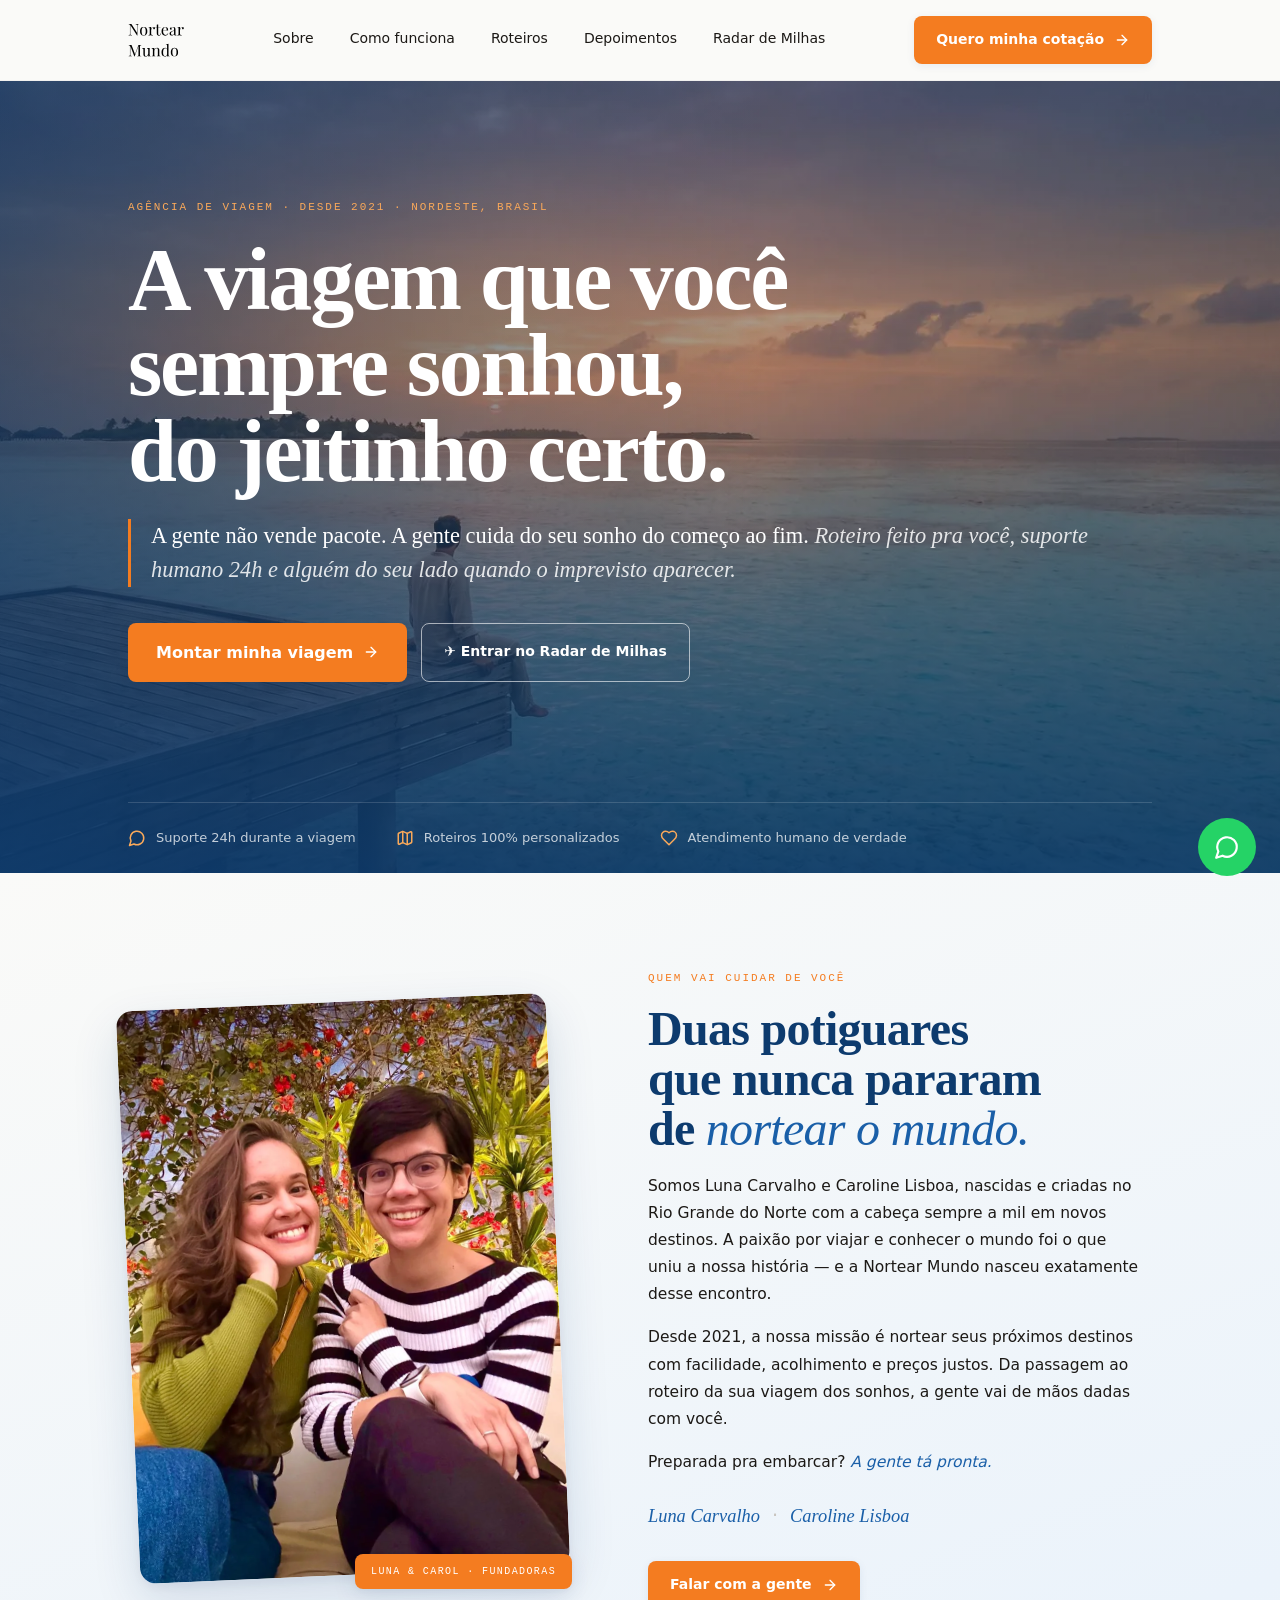
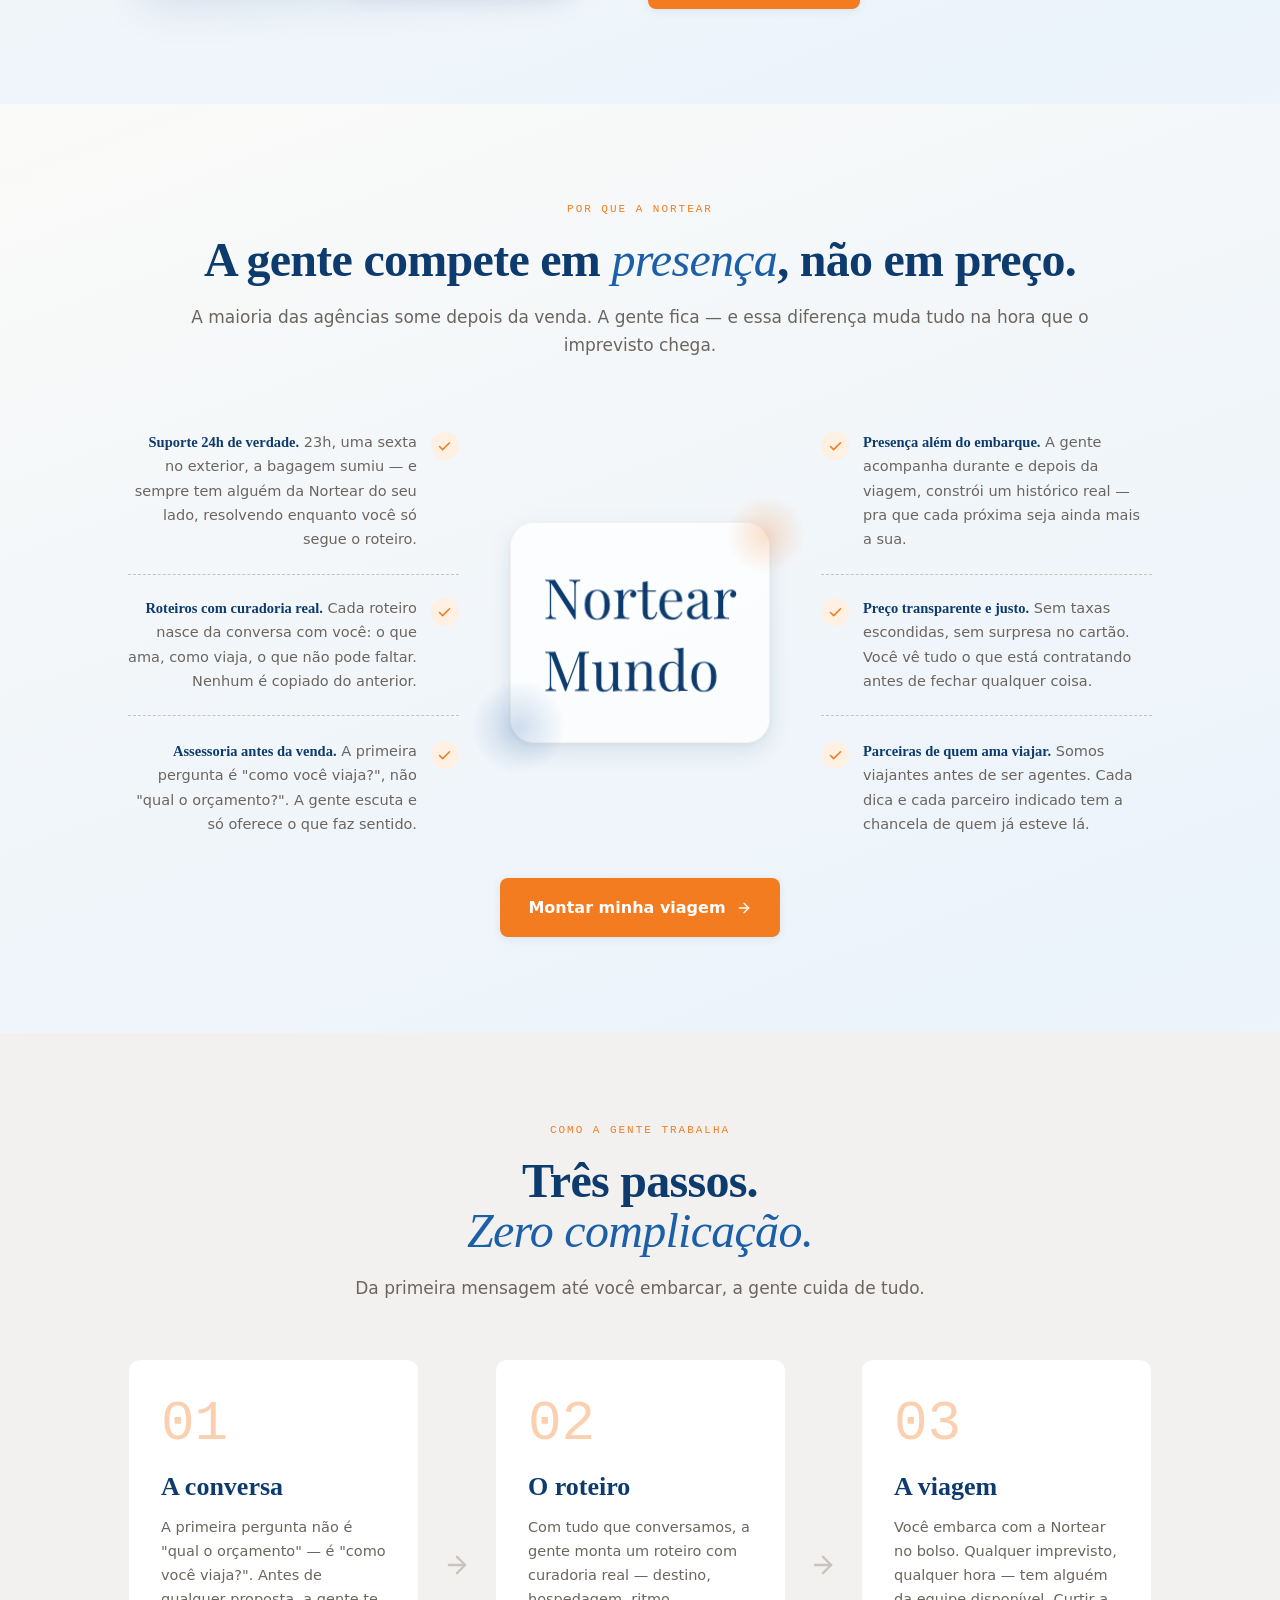
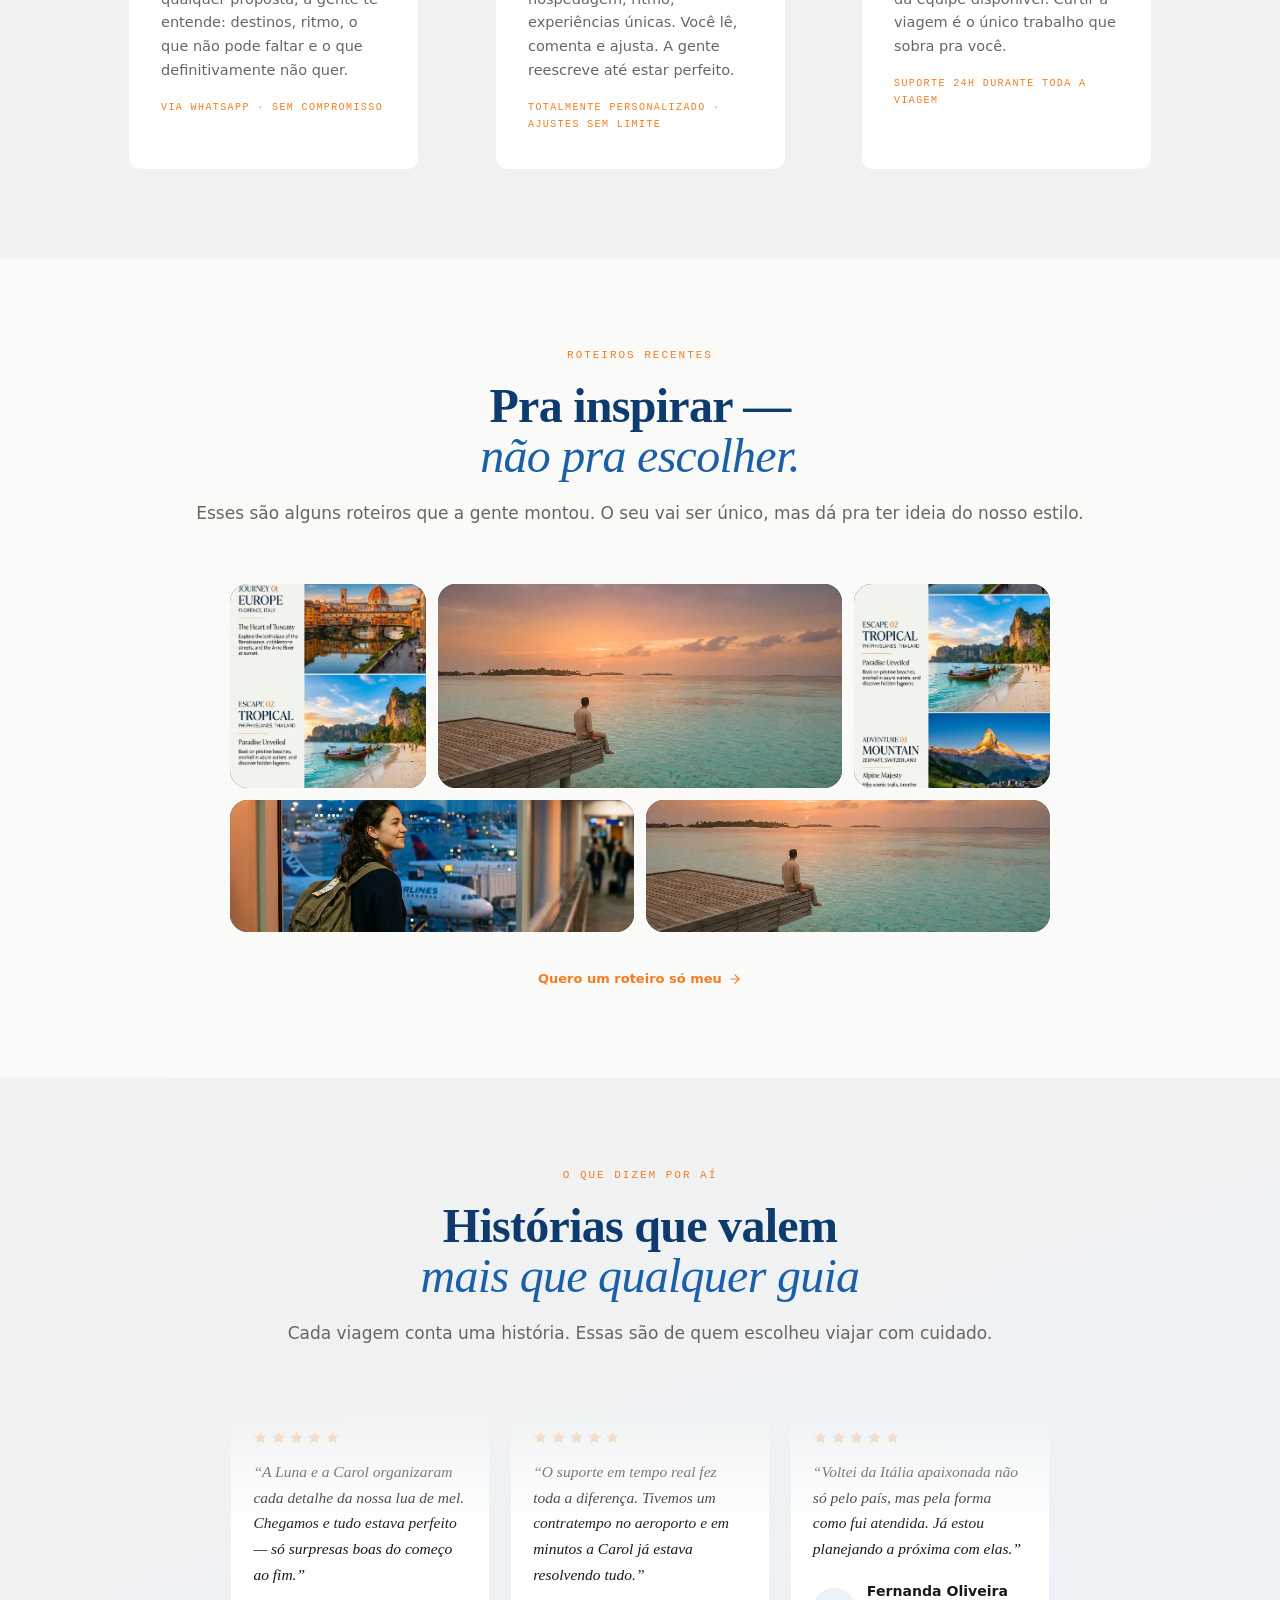
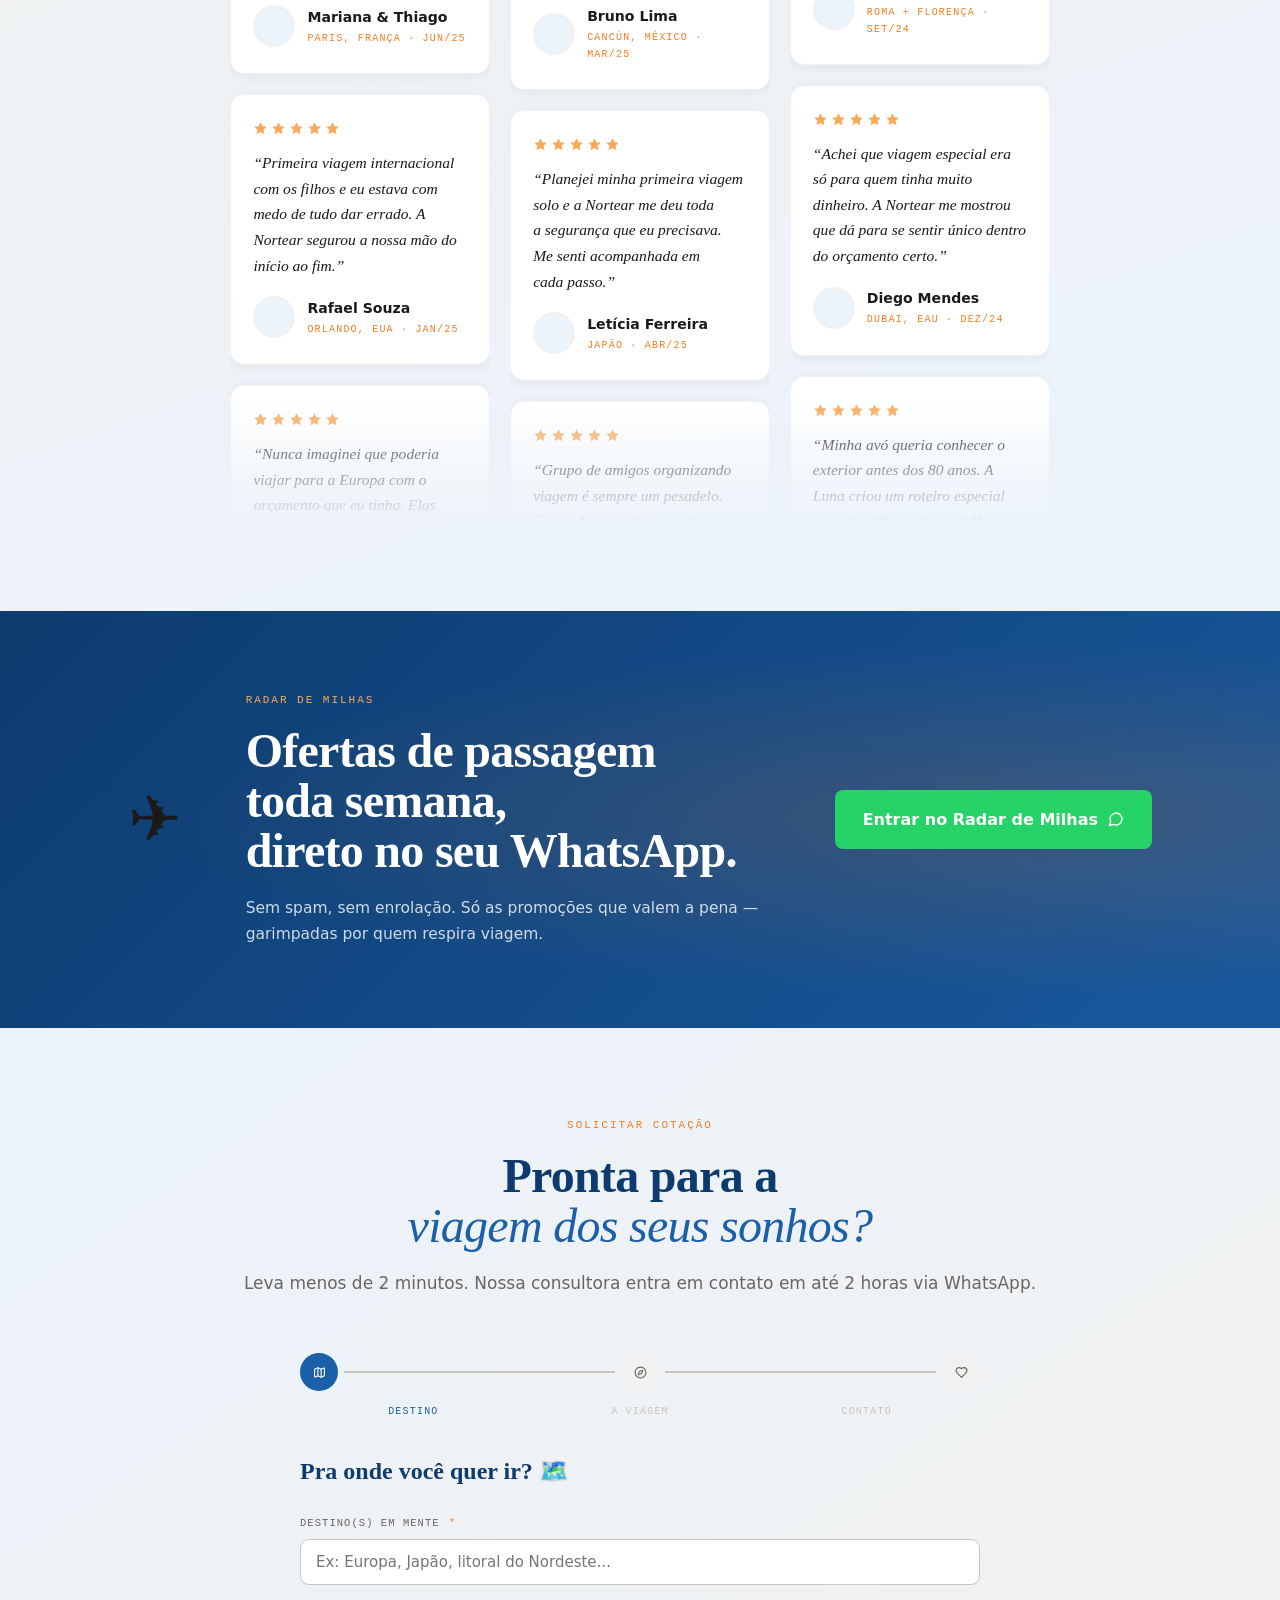
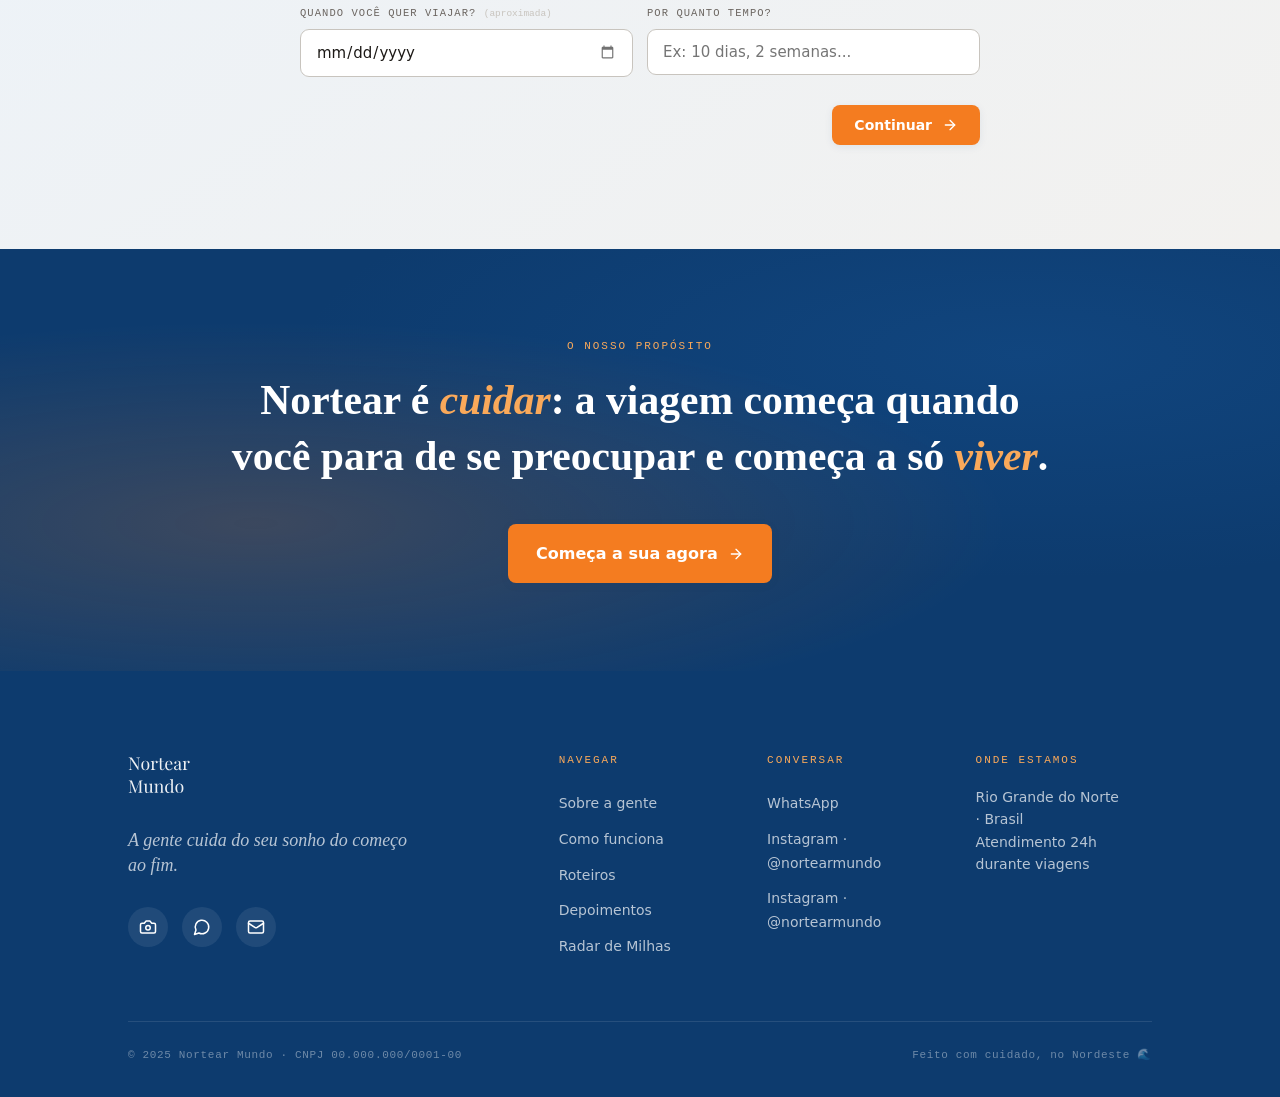
==== index.html @ d522b81e "feat: launch Nortear Mundo site Site landing page completo com admin panel integrado.  - index.html " ====
<!doctype html>
<html lang="pt-BR">
<head>
<meta charset="utf-8">
<meta name="viewport" content="width=device-width,initial-scale=1">
<title>Nortear Mundo — Agência de viagem que cuida de você</title>
<meta name="description" content="Roteiros personalizados, suporte 24h e o cuidado de quem faz da sua viagem uma história. Fale com a Nortear Mundo e realize o destino que você sempre sonhou.">
<meta name="theme-color" content="#0D3B6E">

<!-- Fonts: self-hosted woff2 — zero requisição para o Google -->
<link rel="preload" href="fonts/playfair-700.woff2" as="font" type="font/woff2" crossorigin>
<link rel="preload" href="fonts/dmsans-400.woff2"   as="font" type="font/woff2" crossorigin>
<link rel="stylesheet" href="fonts.css">

<!-- LCP poster: carrega antes de qualquer coisa -->
<link rel="preload" as="image" href="assets/photo-tropical-sunset.webp" fetchpriority="high">

<link rel="stylesheet" href="colors_and_type.css">
<link rel="stylesheet" href="styles.css">
</head>
<body>

<!-- Inline SVG sprite — zero runtime JS externo -->
<svg xmlns="http://www.w3.org/2000/svg" style="display:none" aria-hidden="true">
  <symbol id="i-arrow-right" viewBox="0 0 24 24" fill="none" stroke="currentColor" stroke-width="2" stroke-linecap="round" stroke-linejoin="round"><path d="M5 12h14"/><path d="m12 5 7 7-7 7"/></symbol>
  <symbol id="i-camera"       viewBox="0 0 24 24" fill="none" stroke="currentColor" stroke-width="2" stroke-linecap="round" stroke-linejoin="round"><path d="M14.5 4h-5L7 7H4a2 2 0 0 0-2 2v9a2 2 0 0 0 2 2h16a2 2 0 0 0 2-2V9a2 2 0 0 0-2-2h-3l-2.5-3z"/><circle cx="12" cy="13" r="3"/></symbol>
  <symbol id="i-compass"      viewBox="0 0 24 24" fill="none" stroke="currentColor" stroke-width="2" stroke-linecap="round" stroke-linejoin="round"><path d="m16.24 7.76-1.804 5.411a2 2 0 0 1-1.265 1.265L7.76 16.24l1.804-5.411a2 2 0 0 1 1.265-1.265z"/><circle cx="12" cy="12" r="10"/></symbol>
  <symbol id="i-heart"        viewBox="0 0 24 24" fill="none" stroke="currentColor" stroke-width="2" stroke-linecap="round" stroke-linejoin="round"><path d="M19 14c1.49-1.46 3-3.21 3-5.5A5.5 5.5 0 0 0 16.5 3c-1.76 0-3 .5-4.5 2-1.5-1.5-2.74-2-4.5-2A5.5 5.5 0 0 0 2 8.5c0 2.3 1.5 4.05 3 5.5l7 7Z"/></symbol>
  <symbol id="i-mail"         viewBox="0 0 24 24" fill="none" stroke="currentColor" stroke-width="2" stroke-linecap="round" stroke-linejoin="round"><rect width="20" height="16" x="2" y="4" rx="2"/><path d="m22 7-8.97 5.7a1.94 1.94 0 0 1-2.06 0L2 7"/></symbol>
  <symbol id="i-map"          viewBox="0 0 24 24" fill="none" stroke="currentColor" stroke-width="2" stroke-linecap="round" stroke-linejoin="round"><path d="M14.106 5.553a2 2 0 0 0 1.788 0l3.659-1.83A1 1 0 0 1 21 4.619v12.764a1 1 0 0 1-.553.894l-4.553 2.277a2 2 0 0 1-1.788 0l-4.212-2.106a2 2 0 0 0-1.788 0l-3.659 1.83A1 1 0 0 1 3 19.381V6.618a1 1 0 0 1 .553-.894l4.553-2.277a2 2 0 0 1 1.788 0z"/><path d="M15 5.764v15"/><path d="M9 3.236v15"/></symbol>
  <symbol id="i-message-circle" viewBox="0 0 24 24" fill="none" stroke="currentColor" stroke-width="2" stroke-linecap="round" stroke-linejoin="round"><path d="M7.9 20A9 9 0 1 0 4 16.1L2 22Z"/></symbol>
  <symbol id="i-phone-call"   viewBox="0 0 24 24" fill="none" stroke="currentColor" stroke-width="2" stroke-linecap="round" stroke-linejoin="round"><path d="M22 16.92v3a2 2 0 0 1-2.18 2 19.79 19.79 0 0 1-8.63-3.07 19.5 19.5 0 0 1-6-6 19.79 19.79 0 0 1-3.07-8.67A2 2 0 0 1 4.11 2h3a2 2 0 0 1 2 1.72 12.84 12.84 0 0 0 .7 2.81 2 2 0 0 1-.45 2.11L8.09 9.91a16 16 0 0 0 6 6l1.27-1.27a2 2 0 0 1 2.11-.45 12.84 12.84 0 0 0 2.81.7A2 2 0 0 1 22 16.92z"/><path d="M14.05 2a9 9 0 0 1 8 7.94"/><path d="M14.05 6A5 5 0 0 1 18 10"/></symbol>
  <symbol id="i-star"         viewBox="0 0 24 24" fill="currentColor" stroke="none"><path d="m12 2 3.09 6.26L22 9.27l-5 4.87 1.18 6.88L12 17.77l-6.18 3.25L7 14.14 2 9.27l6.91-1.01L12 2z"/></symbol>
  <symbol id="i-arrow-up" viewBox="0 0 24 24" fill="none" stroke="currentColor" stroke-width="2" stroke-linecap="round" stroke-linejoin="round"><path d="M12 19V5"/><path d="m5 12 7-7 7 7"/></symbol>
  <symbol id="i-check"        viewBox="0 0 24 24" fill="none" stroke="currentColor" stroke-width="2.5" stroke-linecap="round" stroke-linejoin="round"><path d="M20 6 9 17l-5-5"/></symbol>
</svg>

<!-- ===== HEADER ===== -->
<header class="nm-header" id="topo">
  <a href="#topo" class="nm-logo" aria-label="Nortear Mundo — início">
    <img src="assets/logo-nortear.svg" alt="Nortear Mundo" class="nm-logo-svg">
  </a>
  <button class="nm-nav-toggle" type="button" aria-label="Abrir menu" aria-expanded="false" aria-controls="nm-nav">
    <span></span><span></span><span></span>
  </button>
  <nav class="nm-nav" id="nm-nav">
    <a href="#sobre">Sobre</a>
    <a href="#processo">Como funciona</a>
    <a href="#roteiros">Roteiros</a>
    <a href="#depoimentos">Depoimentos</a>
    <a href="#radar">Radar de Milhas</a>
    <a class="nm-btn nm-btn-primary nm-nav-cta" href="#cotacao">
      Quero minha cotação <svg class="ico"><use href="#i-arrow-right"></use></svg>
    </a>
  </nav>
  <a class="nm-btn nm-btn-primary nm-header-cta" href="#cotacao">
    Quero minha cotação <svg class="ico"><use href="#i-arrow-right"></use></svg>
  </a>
</header>

<!-- ===== HERO ===== -->
<section class="nm-hero">
  <video class="nm-hero-bg" autoplay muted loop playsinline preload="none"
         poster="assets/photo-tropical-sunset.webp"
         data-src="assets/hero-drone-sea.mp4"></video>
  <div class="nm-hero-overlay"></div>
  <div class="nm-hero-inner">
    <div class="nm-eyebrow" data-key="hero.eyebrow">Agência de viagem · desde 2021 · Nordeste, Brasil</div>
    <h1 class="nm-display" data-key="hero.heading" data-key-type="html">
      A viagem que você<br>
      sempre sonhou,<br>
      do jeitinho certo.
    </h1>
    <p class="nm-hero-sub" data-key="hero.subtext" data-key-type="html">
      <em>A gente não vende pacote. A gente cuida do seu sonho do começo ao fim.</em> Roteiro feito pra você, suporte humano 24h e alguém do seu lado quando o imprevisto aparecer.
    </p>
    <div class="nm-hero-cta">
      <a class="nm-btn nm-btn-primary nm-btn-large" href="#cotacao">
        Montar minha viagem <svg class="ico"><use href="#i-arrow-right"></use></svg>
      </a>
      <a class="nm-btn nm-btn-ghost-dark" href="#radar">
        ✈️ Entrar no Radar de Milhas
      </a>
    </div>
  </div>
  <div class="nm-hero-foot">
    <div><svg class="ico"><use href="#i-message-circle"></use></svg> <span data-key="hero.beneficio1">Suporte 24h durante a viagem</span></div>
    <div><svg class="ico"><use href="#i-map"></use></svg> <span data-key="hero.beneficio2">Roteiros 100% personalizados</span></div>
    <div><svg class="ico"><use href="#i-heart"></use></svg> <span data-key="hero.beneficio3">Atendimento humano de verdade</span></div>
  </div>
</section>

<!-- ===== SOBRE ===== -->
<section class="nm-about" id="sobre">
  <div class="nm-about-inner">
    <div class="nm-about-photo-wrap reveal">
      <img src="assets/photo-socias.webp"
           data-key="sobre.foto_url" data-key-type="src"
           data-key-alt="sobre.foto_alt"
           alt="Luna Carvalho e Caroline Lisboa, fundadoras da Nortear Mundo"
           class="nm-about-photo" loading="lazy" width="480" height="640">
      <div class="nm-about-photo-tag" data-key="sobre.tag">Luna &amp; Carol · Fundadoras</div>
    </div>
    <div class="nm-about-content reveal" data-delay="1">
      <div class="nm-eyebrow nm-eyebrow-dark">Quem vai cuidar de você</div>
      <h2 class="nm-h2" data-key="sobre.heading" data-key-type="html">Duas potiguares que nunca pararam de <em>nortear o mundo.</em></h2>
      <p data-key="sobre.paragrafo1">Somos Luna Carvalho e Caroline Lisboa, nascidas e criadas no Rio Grande do Norte com a cabeça sempre a mil em novos destinos. A paixão por viajar e conhecer o mundo foi o que uniu a nossa história — e a Nortear Mundo nasceu exatamente desse encontro.</p>
      <p data-key="sobre.paragrafo2">Desde 2021, a nossa missão é nortear seus próximos destinos com facilidade, acolhimento e preços justos. Da passagem ao roteiro da sua viagem dos sonhos, a gente vai de mãos dadas com você.</p>
      <p data-key="sobre.paragrafo3" data-key-type="html">Preparada pra embarcar? <em>A gente tá pronta.</em></p>
      <div class="nm-about-sigs">
        <span class="nm-about-sig" data-key="sobre.nome1">Luna Carvalho</span>
        <span class="nm-about-sig-sep">·</span>
        <span class="nm-about-sig" data-key="sobre.nome2">Caroline Lisboa</span>
      </div>
      <a class="nm-btn nm-btn-primary" href="#cotacao">
        Falar com a gente <svg class="ico"><use href="#i-arrow-right"></use></svg>
      </a>
    </div>
  </div>
</section>

<!-- ===== DIFERENCIAIS ===== -->
<section class="nm-diferenciais" id="diferenciais">
  <div class="nm-dif3-head nm-section-head reveal">
    <div class="nm-eyebrow nm-eyebrow-dark">Por que a Nortear</div>
    <h2 class="nm-h2">A gente compete em <em>presença</em>, não em preço.</h2>
    <p class="nm-lede">A maioria das agências some depois da venda. A gente fica — e essa diferença muda tudo na hora que o imprevisto chega.</p>
  </div>

  <div class="nm-dif3-grid">

    <!-- Coluna esquerda -->
    <div class="nm-dif3-col nm-dif3-col-left">
      <div class="nm-dif3-item reveal">
        <span class="nm-dif3-check"><svg class="ico"><use href="#i-check"></use></svg></span>
        <p><strong>Suporte 24h de verdade.</strong> 23h, uma sexta no exterior, a bagagem sumiu &mdash; e sempre tem alguém da Nortear do seu lado, resolvendo enquanto você só segue o roteiro.</p>
      </div>
      <div class="nm-dif3-item reveal" data-delay="1">
        <span class="nm-dif3-check"><svg class="ico"><use href="#i-check"></use></svg></span>
        <p><strong>Roteiros com curadoria real.</strong> Cada roteiro nasce da conversa com você: o que ama, como viaja, o que não pode faltar. Nenhum é copiado do anterior.</p>
      </div>
      <div class="nm-dif3-item reveal" data-delay="2">
        <span class="nm-dif3-check"><svg class="ico"><use href="#i-check"></use></svg></span>
        <p><strong>Assessoria antes da venda.</strong> A primeira pergunta é "como você viaja?", não "qual o orçamento?". A gente escuta e só oferece o que faz sentido.</p>
      </div>
    </div>

    <!-- Centro: logo animada -->
    <div class="nm-dif3-center reveal" data-delay="1">
      <div class="nm-dif3-logo-wrap">
        <svg class="nm-dif3-logo-svg" xmlns="http://www.w3.org/2000/svg" viewBox="0 0 70.04 54.66" aria-hidden="true">
          <g fill="currentColor">
          <path d="M13.4 7.48V7.880000000000001Q12.72 7.9 12.370000000000001 8.08Q12.02 8.26 11.899999999999999 8.66Q11.78 9.06 11.78 9.8V21.740000000000002Q11.66 21.740000000000002 11.55 21.740000000000002Q11.44 21.740000000000002 11.32 21.740000000000002L2.92 8.76V19.32Q2.92 20.04 3.05 20.45Q3.18 20.86 3.5700000000000003 21.03Q3.96 21.2 4.74 21.240000000000002V21.64Q4.38 21.6 3.8 21.590000000000003Q3.22 21.580000000000002 2.7 21.580000000000002Q2.2 21.580000000000002 1.69 21.590000000000003Q1.18 21.6 0.84 21.64V21.240000000000002Q1.52 21.2 1.87 21.03Q2.22 20.86 2.34 20.45Q2.46 20.04 2.46 19.32V9.6Q2.46 8.86 2.34 8.51Q2.22 8.16 1.87 8.030000000000001Q1.52 7.9 0.84 7.880000000000001V7.48Q1.18 7.5 1.69 7.5200000000000005Q2.2 7.540000000000001 2.7 7.540000000000001Q3.14 7.540000000000001 3.54 7.5200000000000005Q3.94 7.5 4.26 7.48L11.32 18.36V9.8Q11.32 9.06 11.190000000000001 8.66Q11.06 8.26 10.67 8.08Q10.28 7.9 9.5 7.880000000000001V7.48Q9.86 7.5 10.45 7.5200000000000005Q11.040000000000001 7.540000000000001 11.540000000000001 7.540000000000001Q12.06 7.540000000000001 12.57 7.5200000000000005Q13.08 7.5 13.4 7.48Z"/>
          <path d="M19.6 11.06Q20.880000000000003 11.06 21.900000000000002 11.620000000000001Q22.92 12.18 23.53 13.379999999999999Q24.14 14.58 24.14 16.5Q24.14 18.42 23.53 19.61Q22.92 20.8 21.900000000000002 21.36Q20.880000000000003 21.92 19.6 21.92Q18.34 21.92 17.310000000000002 21.36Q16.28 20.8 15.670000000000002 19.61Q15.06 18.42 15.06 16.5Q15.06 14.58 15.670000000000002 13.379999999999999Q16.28 12.18 17.310000000000002 11.620000000000001Q18.34 11.06 19.6 11.06ZM19.6 11.46Q18.46 11.46 17.73 12.64Q17.0 13.82 17.0 16.5Q17.0 19.18 17.73 20.35Q18.46 21.52 19.6 21.52Q20.740000000000002 21.52 21.470000000000002 20.35Q22.200000000000003 19.18 22.200000000000003 16.5Q22.200000000000003 13.82 21.470000000000002 12.64Q20.740000000000002 11.46 19.6 11.46Z"/>
          <path d="M31.880000000000003 11.06Q32.42 11.06 32.83 11.280000000000001Q33.24 11.5 33.47 11.850000000000001Q33.7 12.200000000000001 33.7 12.64Q33.7 13.14 33.39 13.52Q33.08 13.9 32.56 13.9Q32.14 13.9 31.82 13.63Q31.5 13.360000000000001 31.5 12.860000000000001Q31.5 12.48 31.71 12.21Q31.92 11.94 32.18 11.780000000000001Q32.04 11.58 31.76 11.58Q31.14 11.58 30.62 11.95Q30.1 12.32 29.740000000000002 12.9Q29.380000000000003 13.48 29.18 14.13Q28.98 14.780000000000001 28.98 15.34V19.580000000000002Q28.98 20.560000000000002 29.55 20.89Q30.12 21.22 31.1 21.22V21.64Q30.64 21.62 29.8 21.590000000000003Q28.96 21.560000000000002 28.020000000000003 21.560000000000002Q27.340000000000003 21.560000000000002 26.67 21.590000000000003Q26.000000000000004 21.62 25.66 21.64V21.22Q26.48 21.22 26.830000000000002 20.92Q27.180000000000003 20.62 27.180000000000003 19.78V13.52Q27.180000000000003 12.620000000000001 26.860000000000003 12.190000000000001Q26.540000000000003 11.76 25.66 11.76V11.34Q26.3 11.4 26.900000000000002 11.4Q27.48 11.4 28.01 11.33Q28.540000000000003 11.26 28.98 11.120000000000001V13.620000000000001Q29.200000000000003 13.040000000000001 29.610000000000003 12.450000000000001Q30.020000000000003 11.860000000000001 30.6 11.46Q31.180000000000003 11.06 31.880000000000003 11.06Z"/>
          <path d="M37.78 8.02V11.360000000000001H40.74V11.76H37.78V19.5Q37.78 20.44 38.120000000000005 20.82Q38.46000000000001 21.2 39.06 21.2Q39.660000000000004 21.2 40.10000000000001 20.71Q40.540000000000006 20.22 40.86000000000001 19.060000000000002L41.260000000000005 19.16Q41.06 20.32 40.47 21.12Q39.88 21.92 38.660000000000004 21.92Q37.980000000000004 21.92 37.540000000000006 21.75Q37.1 21.580000000000002 36.760000000000005 21.26Q36.32000000000001 20.8 36.150000000000006 20.16Q35.980000000000004 19.52 35.980000000000004 18.46V11.76H34.06V11.360000000000001H35.980000000000004V8.3Q36.480000000000004 8.280000000000001 36.940000000000005 8.22Q37.400000000000006 8.16 37.78 8.02Z"/>
          <path d="M46.5 11.06Q48.260000000000005 11.06 49.25 12.13Q50.24 13.200000000000001 50.24 15.46H43.18L43.160000000000004 15.08H48.32Q48.36 14.100000000000001 48.16 13.27Q47.96 12.44 47.53 11.94Q47.1 11.44 46.42 11.44Q45.5 11.44 44.790000000000006 12.36Q44.080000000000005 13.280000000000001 43.940000000000005 15.280000000000001L44.0 15.36Q43.96 15.66 43.94 16.020000000000003Q43.92 16.380000000000003 43.92 16.740000000000002Q43.92 18.1 44.36 19.080000000000002Q44.800000000000004 20.060000000000002 45.510000000000005 20.57Q46.22 21.080000000000002 46.980000000000004 21.080000000000002Q47.580000000000005 21.080000000000002 48.120000000000005 20.89Q48.660000000000004 20.7 49.120000000000005 20.259999999999998Q49.58 19.82 49.92 19.080000000000002L50.32 19.240000000000002Q50.1 19.900000000000002 49.6 20.520000000000003Q49.1 21.14 48.34 21.53Q47.580000000000005 21.92 46.580000000000005 21.92Q45.14 21.92 44.11 21.26Q43.080000000000005 20.6 42.53 19.43Q41.980000000000004 18.26 41.980000000000004 16.740000000000002Q41.980000000000004 14.98 42.540000000000006 13.71Q43.1 12.44 44.120000000000005 11.75Q45.14 11.06 46.5 11.06Z"/>
          <path d="M54.60000000000001 21.78Q53.78000000000001 21.78 53.18000000000001 21.47Q52.580000000000005 21.16 52.27000000000001 20.6Q51.96000000000001 20.04 51.96000000000001 19.3Q51.96000000000001 18.42 52.370000000000005 17.86Q52.78000000000001 17.3 53.42000000000001 16.96Q54.06000000000001 16.62 54.77000000000001 16.39Q55.480000000000004 16.16 56.120000000000005 15.95Q56.760000000000005 15.74 57.17 15.46Q57.580000000000005 15.18 57.580000000000005 14.72V13.48Q57.580000000000005 12.64 57.330000000000005 12.2Q57.080000000000005 11.76 56.66000000000001 11.61Q56.24000000000001 11.46 55.720000000000006 11.46Q55.220000000000006 11.46 54.650000000000006 11.600000000000001Q54.080000000000005 11.74 53.74000000000001 12.18Q54.120000000000005 12.26 54.400000000000006 12.58Q54.68000000000001 12.9 54.68000000000001 13.4Q54.68000000000001 13.9 54.36000000000001 14.190000000000001Q54.040000000000006 14.48 53.540000000000006 14.48Q52.96000000000001 14.48 52.69000000000001 14.11Q52.42000000000001 13.74 52.42000000000001 13.280000000000001Q52.42000000000001 12.76 52.68000000000001 12.440000000000001Q52.940000000000005 12.120000000000001 53.34 11.84Q53.800000000000004 11.52 54.53 11.29Q55.260000000000005 11.06 56.18000000000001 11.06Q57.00000000000001 11.06 57.58000000000001 11.25Q58.16000000000001 11.44 58.540000000000006 11.8Q59.06000000000001 12.280000000000001 59.22000000000001 12.97Q59.38000000000001 13.66 59.38000000000001 14.620000000000001V20.18Q59.38000000000001 20.68 59.53000000000001 20.9Q59.68000000000001 21.12 60.00000000000001 21.12Q60.220000000000006 21.12 60.42 21.020000000000003Q60.620000000000005 20.92 60.900000000000006 20.7L61.120000000000005 21.04Q60.7 21.36 60.32000000000001 21.57Q59.940000000000005 21.78 59.30000000000001 21.78Q58.720000000000006 21.78 58.34 21.58Q57.96000000000001 21.38 57.77000000000001 20.990000000000002Q57.580000000000005 20.6 57.580000000000005 20.0Q57.040000000000006 20.900000000000002 56.290000000000006 21.340000000000003Q55.540000000000006 21.78 54.60000000000001 21.78ZM55.32000000000001 20.98Q55.980000000000004 20.98 56.550000000000004 20.6Q57.120000000000005 20.22 57.580000000000005 19.46V15.54Q57.34 15.88 56.88000000000001 16.11Q56.42000000000001 16.34 55.88000000000001 16.57Q55.34 16.8 54.85000000000001 17.11Q54.36000000000001 17.42 54.040000000000006 17.92Q53.720000000000006 18.42 53.720000000000006 19.22Q53.720000000000006 20.02 54.150000000000006 20.5Q54.580000000000005 20.98 55.32000000000001 20.98Z"/>
          <path d="M67.94000000000001 11.06Q68.48 11.06 68.89000000000001 11.280000000000001Q69.30000000000001 11.5 69.53 11.850000000000001Q69.76 12.200000000000001 69.76 12.64Q69.76 13.14 69.45000000000002 13.52Q69.14000000000001 13.9 68.62 13.9Q68.2 13.9 67.88 13.63Q67.56 13.360000000000001 67.56 12.860000000000001Q67.56 12.48 67.77000000000001 12.21Q67.98 11.94 68.24000000000001 11.780000000000001Q68.10000000000001 11.58 67.82000000000001 11.58Q67.2 11.58 66.68 11.95Q66.16000000000001 12.32 65.80000000000001 12.9Q65.44000000000001 13.48 65.24000000000001 14.13Q65.04 14.780000000000001 65.04 15.34V19.580000000000002Q65.04 20.560000000000002 65.61000000000001 20.89Q66.18 21.22 67.16000000000001 21.22V21.64Q66.7 21.62 65.86000000000001 21.590000000000003Q65.02000000000001 21.560000000000002 64.08000000000001 21.560000000000002Q63.400000000000006 21.560000000000002 62.730000000000004 21.590000000000003Q62.06000000000001 21.62 61.720000000000006 21.64V21.22Q62.540000000000006 21.22 62.89000000000001 20.92Q63.24000000000001 20.62 63.24000000000001 19.78V13.52Q63.24000000000001 12.620000000000001 62.92000000000001 12.190000000000001Q62.60000000000001 11.76 61.720000000000006 11.76V11.34Q62.36000000000001 11.4 62.96000000000001 11.4Q63.540000000000006 11.4 64.07000000000001 11.33Q64.60000000000001 11.26 65.04 11.120000000000001V13.620000000000001Q65.26 13.040000000000001 65.67000000000002 12.450000000000001Q66.08000000000001 11.860000000000001 66.66000000000001 11.46Q67.24000000000001 11.06 67.94000000000001 11.06Z"/>
          <path d="M16.580000000000002 33.480000000000004V33.88Q15.9 33.9 15.55 34.03Q15.200000000000001 34.16 15.080000000000002 34.51Q14.96 34.86 14.96 35.6V45.52Q14.96 46.24 15.080000000000002 46.6Q15.200000000000001 46.96 15.55 47.08Q15.9 47.2 16.580000000000002 47.24V47.64Q16.12 47.6 15.43 47.59Q14.74 47.58 14.040000000000001 47.58Q13.26 47.58 12.58 47.59Q11.9 47.6 11.48 47.64V47.24Q12.16 47.2 12.51 47.08Q12.86 46.96 12.98 46.6Q13.1 46.24 13.1 45.52V34.519999999999996L13.18 34.58L8.28 47.74H7.96L2.92 34.76V45.32Q2.92 46.04 3.05 46.45Q3.18 46.86 3.5700000000000003 47.03Q3.96 47.2 4.74 47.24V47.64Q4.38 47.6 3.8 47.59Q3.22 47.58 2.7 47.58Q2.2 47.58 1.69 47.59Q1.18 47.6 0.84 47.64V47.24Q1.52 47.2 1.87 47.03Q2.22 46.86 2.34 46.45Q2.46 46.04 2.46 45.32V35.6Q2.46 34.86 2.34 34.51Q2.22 34.16 1.87 34.03Q1.52 33.9 0.84 33.88V33.480000000000004Q1.18 33.5 1.69 33.519999999999996Q2.2 33.54 2.7 33.54Q3.14 33.54 3.6100000000000003 33.519999999999996Q4.08 33.5 4.4 33.480000000000004L8.94 45.44L8.6 45.6L13.1 33.54Q13.34 33.54 13.57 33.54Q13.8 33.54 14.040000000000001 33.54Q14.74 33.54 15.43 33.519999999999996Q16.12 33.5 16.580000000000002 33.480000000000004Z"/>
          <path d="M27.080000000000002 37.120000000000005V45.480000000000004Q27.080000000000002 46.38 27.410000000000004 46.81Q27.740000000000002 47.24 28.6 47.24V47.660000000000004Q27.980000000000004 47.6 27.36 47.6Q26.78 47.6 26.25 47.66Q25.720000000000002 47.72 25.28 47.88V45.52Q24.78 46.82 23.87 47.370000000000005Q22.96 47.92 22.0 47.92Q21.3 47.92 20.78 47.72Q20.26 47.52 19.92 47.160000000000004Q19.540000000000003 46.76 19.400000000000002 46.120000000000005Q19.26 45.480000000000004 19.26 44.54V39.519999999999996Q19.26 38.620000000000005 18.94 38.19Q18.62 37.76 17.740000000000002 37.76V37.34Q18.380000000000003 37.4 18.98 37.4Q19.560000000000002 37.4 20.090000000000003 37.33Q20.62 37.26 21.060000000000002 37.120000000000005V44.980000000000004Q21.060000000000002 45.6 21.14 46.120000000000005Q21.220000000000002 46.64 21.540000000000003 46.96Q21.860000000000003 47.28 22.580000000000002 47.28Q23.360000000000003 47.28 23.970000000000002 46.8Q24.580000000000002 46.32 24.93 45.5Q25.28 44.68 25.28 43.660000000000004V39.519999999999996Q25.28 38.620000000000005 24.96 38.19Q24.64 37.76 23.76 37.76V37.34Q24.400000000000002 37.4 25.0 37.4Q25.580000000000002 37.4 26.11 37.33Q26.64 37.26 27.080000000000002 37.120000000000005Z"/>
          <path d="M36.34 37.06Q37.1 37.06 37.61 37.260000000000005Q38.120000000000005 37.46 38.46 37.82Q38.84 38.22 39.0 38.82Q39.160000000000004 39.42 39.160000000000004 40.44V45.78Q39.160000000000004 46.62 39.510000000000005 46.92Q39.86 47.22 40.68000000000001 47.22V47.64Q40.34 47.62 39.64 47.59Q38.940000000000005 47.56 38.28 47.56Q37.620000000000005 47.56 36.99 47.59Q36.36 47.62 36.040000000000006 47.64V47.22Q36.760000000000005 47.22 37.06 46.92Q37.36 46.62 37.36 45.78V40.0Q37.36 39.38 37.260000000000005 38.86Q37.160000000000004 38.34 36.81 38.02Q36.46 37.7 35.74 37.7Q34.900000000000006 37.7 34.27 38.18Q33.64 38.66 33.290000000000006 39.489999999999995Q32.940000000000005 40.32 32.940000000000005 41.34V45.78Q32.940000000000005 46.62 33.24000000000001 46.92Q33.540000000000006 47.22 34.260000000000005 47.22V47.64Q33.940000000000005 47.62 33.31 47.59Q32.68 47.56 32.02 47.56Q31.360000000000003 47.56 30.660000000000004 47.59Q29.960000000000004 47.62 29.62 47.64V47.22Q30.44 47.22 30.790000000000003 46.92Q31.140000000000004 46.62 31.140000000000004 45.78V39.519999999999996Q31.140000000000004 38.620000000000005 30.820000000000004 38.19Q30.500000000000004 37.76 29.62 37.76V37.34Q30.26 37.4 30.860000000000003 37.4Q31.44 37.4 31.97 37.33Q32.5 37.26 32.940000000000005 37.120000000000005V39.480000000000004Q33.46 38.120000000000005 34.39 37.59Q35.32 37.06 36.34 37.06Z"/>
          <path d="M50.660000000000004 31.96V45.46Q50.660000000000004 46.36 50.99000000000001 46.79Q51.32000000000001 47.22 52.18000000000001 47.22V47.64Q51.56 47.58 50.940000000000005 47.58Q50.36000000000001 47.58 49.830000000000005 47.64Q49.300000000000004 47.7 48.86000000000001 47.86V34.36Q48.86000000000001 33.46 48.540000000000006 33.03Q48.220000000000006 32.6 47.34 32.6V32.18Q47.980000000000004 32.24 48.580000000000005 32.24Q49.160000000000004 32.24 49.690000000000005 32.17Q50.220000000000006 32.1 50.660000000000004 31.96ZM46.46000000000001 37.06Q47.34 37.06 48.11 37.480000000000004Q48.88 37.9 49.14 38.92L48.88 39.120000000000005Q48.6 38.28 48.010000000000005 37.9Q47.42 37.519999999999996 46.620000000000005 37.519999999999996Q45.440000000000005 37.519999999999996 44.650000000000006 38.739999999999995Q43.86000000000001 39.96 43.88 42.5Q43.88 44.12 44.190000000000005 45.19Q44.50000000000001 46.26 45.11000000000001 46.79Q45.720000000000006 47.32 46.6 47.32Q47.440000000000005 47.32 48.120000000000005 46.6Q48.800000000000004 45.88 48.940000000000005 44.480000000000004L49.18000000000001 44.76Q49.02 46.28 48.21000000000001 47.1Q47.400000000000006 47.92 46.02 47.92Q44.78 47.92 43.85 47.32Q42.92 46.72 42.43000000000001 45.519999999999996Q41.940000000000005 44.32 41.940000000000005 42.5Q41.940000000000005 40.68 42.57000000000001 39.47Q43.2 38.26 44.230000000000004 37.66Q45.260000000000005 37.06 46.46000000000001 37.06Z"/>
          <path d="M58.08000000000001 37.06Q59.36000000000001 37.06 60.38000000000001 37.620000000000005Q61.400000000000006 38.18 62.010000000000005 39.379999999999995Q62.620000000000005 40.58 62.620000000000005 42.5Q62.620000000000005 44.42 62.010000000000005 45.61Q61.400000000000006 46.8 60.38000000000001 47.36Q59.36000000000001 47.92 58.08000000000001 47.92Q56.82000000000001 47.92 55.790000000000006 47.36Q54.760000000000005 46.8 54.150000000000006 45.61Q53.540000000000006 44.42 53.540000000000006 42.5Q53.540000000000006 40.58 54.150000000000006 39.379999999999995Q54.760000000000005 38.18 55.790000000000006 37.620000000000005Q56.82000000000001 37.06 58.08000000000001 37.06ZM58.08000000000001 37.46Q56.94000000000001 37.46 56.21000000000001 38.64Q55.48000000000001 39.82 55.48000000000001 42.5Q55.48000000000001 45.18 56.21000000000001 46.35Q56.94000000000001 47.52 58.08000000000001 47.52Q59.220000000000006 47.52 59.95 46.35Q60.68000000000001 45.18 60.68000000000001 42.5Q60.68000000000001 39.82 59.95 38.64Q59.220000000000006 37.46 58.08000000000001 37.46Z"/>
          </g>
        </svg>
      </div>
      <div class="nm-dif3-orb nm-dif3-orb-1" aria-hidden="true"></div>
      <div class="nm-dif3-orb nm-dif3-orb-2" aria-hidden="true"></div>
    </div>

    <!-- Coluna direita -->
    <div class="nm-dif3-col nm-dif3-col-right">
      <div class="nm-dif3-item reveal">
        <span class="nm-dif3-check"><svg class="ico"><use href="#i-check"></use></svg></span>
        <p><strong>Presença além do embarque.</strong> A gente acompanha durante e depois da viagem, constrói um histórico real &mdash; pra que cada próxima seja ainda mais a sua.</p>
      </div>
      <div class="nm-dif3-item reveal" data-delay="1">
        <span class="nm-dif3-check"><svg class="ico"><use href="#i-check"></use></svg></span>
        <p><strong>Preço transparente e justo.</strong> Sem taxas escondidas, sem surpresa no cartão. Você vê tudo o que está contratando antes de fechar qualquer coisa.</p>
      </div>
      <div class="nm-dif3-item reveal" data-delay="2">
        <span class="nm-dif3-check"><svg class="ico"><use href="#i-check"></use></svg></span>
        <p><strong>Parceiras de quem ama viajar.</strong> Somos viajantes antes de ser agentes. Cada dica e cada parceiro indicado tem a chancela de quem já esteve lá.</p>
      </div>
    </div>

  </div>

  <div class="nm-dif3-cta-wrap reveal">
    <a class="nm-btn nm-btn-primary nm-btn-large" href="#cotacao">
      Montar minha viagem <svg class="ico"><use href="#i-arrow-right"></use></svg>
    </a>
  </div>
</section>

<!-- ===== PROCESSO ===== -->
<section class="nm-block nm-block-soft" id="processo">
  <div class="nm-section-head reveal">
    <div class="nm-eyebrow nm-eyebrow-dark">Como a gente trabalha</div>
    <h2 class="nm-h2">Três passos.<br><em>Zero complicação.</em></h2>
    <p class="nm-lede">Da primeira mensagem até você embarcar, a gente cuida de tudo.</p>
  </div>
  <div class="nm-process">
    <div class="nm-step reveal">
      <div class="nm-step-num">01</div>
      <h3 class="nm-step-title">A conversa</h3>
      <p class="nm-step-body">A primeira pergunta não é "qual o orçamento" — é "como você viaja?". Antes de qualquer proposta, a gente te entende: destinos, ritmo, o que não pode faltar e o que definitivamente não quer.</p>
      <span class="nm-timeline-tag" style="display:block;margin-top:16px">Via WhatsApp · sem compromisso</span>
    </div>
    <div class="nm-step-connector" aria-hidden="true">
      <svg class="ico" style="width:28px;height:28px"><use href="#i-arrow-right"></use></svg>
    </div>
    <div class="nm-step reveal" data-delay="1">
      <div class="nm-step-num">02</div>
      <h3 class="nm-step-title">O roteiro</h3>
      <p class="nm-step-body">Com tudo que conversamos, a gente monta um roteiro com curadoria real — destino, hospedagem, ritmo, experiências únicas. Você lê, comenta e ajusta. A gente reescreve até estar perfeito.</p>
      <span class="nm-timeline-tag" style="display:block;margin-top:16px">Totalmente personalizado · ajustes sem limite</span>
    </div>
    <div class="nm-step-connector" aria-hidden="true">
      <svg class="ico" style="width:28px;height:28px"><use href="#i-arrow-right"></use></svg>
    </div>
    <div class="nm-step reveal" data-delay="2">
      <div class="nm-step-num">03</div>
      <h3 class="nm-step-title">A viagem</h3>
      <p class="nm-step-body">Você embarca com a Nortear no bolso. Qualquer imprevisto, qualquer hora — tem alguém da equipe disponível. Curtir a viagem é o único trabalho que sobra pra você.</p>
      <span class="nm-timeline-tag" style="display:block;margin-top:16px">Suporte 24h durante toda a viagem</span>
    </div>
  </div>
</section>

<!-- ===== ROTEIROS ===== -->
<section class="nm-block nm-block-light" id="roteiros">
  <div class="nm-section-head reveal">
    <div class="nm-eyebrow nm-eyebrow-dark">Roteiros recentes</div>
    <h2 class="nm-h2">Pra inspirar —<br><em>não pra escolher.</em></h2>
    <p class="nm-lede">Esses são alguns roteiros que a gente montou. O seu vai ser único, mas dá pra ter ideia do nosso estilo.</p>
  </div>
  <!-- PLACEHOLDER: trocar data-bento-bg pelas fotos reais dos roteiros -->
  <div class="nm-bento reveal">
    <article class="nm-bento-card"
             data-bento-bg="assets/photo-journeys-vertical.webp"
             data-bento-title="Lisboa &amp; Porto"
             data-bento-badge="Europa · 10 dias"
             data-bento-text="Bairros que ninguém indica e uma noite de fado fora do circuito turístico."
             aria-label="Ver roteiro Lisboa e Porto">
      <div class="nm-bento-card-img" data-bg="assets/photo-journeys-vertical.webp" style="background-position:center 18%"></div>
      <div class="nm-bento-card-info">
        <span class="nm-bento-badge">Europa · 10 dias</span>
        <h3 class="nm-bento-title">Lisboa &amp; Porto</h3>
        <p class="nm-bento-text">Bairros que ninguém indica e uma noite de fado fora do circuito turístico.</p>
      </div>
    </article>
    <article class="nm-bento-card"
             data-bento-bg="assets/photo-tropical-sunset.webp"
             data-bento-title="Maldivas em ritmo lento"
             data-bento-badge="Tropical · 7 dias"
             data-bento-text="Uma ilha, sete dias, um único deck pro pôr do sol. Viajar também é ficar."
             aria-label="Ver roteiro Maldivas">
      <div class="nm-bento-card-img" data-bg="assets/photo-tropical-sunset.webp"></div>
      <div class="nm-bento-card-info">
        <span class="nm-bento-badge">Tropical · 7 dias</span>
        <h3 class="nm-bento-title">Maldivas em ritmo lento</h3>
        <p class="nm-bento-text">Uma ilha, sete dias, um único deck pro pôr do sol. Viajar também é ficar.</p>
      </div>
    </article>
    <article class="nm-bento-card"
             data-bento-bg="assets/photo-journeys-vertical.webp"
             data-bento-title="Japão dos detalhes"
             data-bento-badge="Ásia · 12 dias"
             data-bento-text="Templos ao amanhecer, ruelas escondidas e o ritmo certo entre Tóquio e Kyoto."
             aria-label="Ver roteiro Japão">
      <div class="nm-bento-card-img" data-bg="assets/photo-journeys-vertical.webp" style="background-position:center 72%"></div>
      <div class="nm-bento-card-info">
        <span class="nm-bento-badge">Ásia · 12 dias</span>
        <h3 class="nm-bento-title">Japão dos detalhes</h3>
        <p class="nm-bento-text">Templos ao amanhecer, ruelas escondidas e o ritmo certo entre Tóquio e Kyoto.</p>
      </div>
    </article>
    <article class="nm-bento-card"
             data-bento-bg="assets/photo-airport-gate.webp"
             data-bento-title="Itália do norte ao sul"
             data-bento-badge="Itália · 5 dias"
             data-bento-text="Milão, Florença e Roma sem virar maratona — a gente sabe onde cortar."
             aria-label="Ver roteiro Itália">
      <div class="nm-bento-card-img" data-bg="assets/photo-airport-gate.webp"></div>
      <div class="nm-bento-card-info">
        <span class="nm-bento-badge">Itália · 5 dias</span>
        <h3 class="nm-bento-title">Itália do norte ao sul</h3>
        <p class="nm-bento-text">Milão, Florença e Roma sem virar maratona — a gente sabe onde cortar.</p>
      </div>
    </article>
    <article class="nm-bento-card"
             data-bento-bg="assets/photo-tropical-sunset.webp"
             data-bento-title="Caribe sem pressa"
             data-bento-badge="Caribe · 8 dias"
             data-bento-text="Mar transparente, all-inclusive selecionado a dedo e zero preocupação."
             aria-label="Ver roteiro Caribe">
      <div class="nm-bento-card-img" data-bg="assets/photo-tropical-sunset.webp" style="background-position:center 80%"></div>
      <div class="nm-bento-card-info">
        <span class="nm-bento-badge">Caribe · 8 dias</span>
        <h3 class="nm-bento-title">Caribe sem pressa</h3>
        <p class="nm-bento-text">Mar transparente, all-inclusive selecionado a dedo e zero preocupação.</p>
      </div>
    </article>
  </div>

  <!-- Modal do bento gallery -->
  <div class="nm-bento-modal" id="nm-bento-modal" role="dialog" aria-modal="true" aria-label="Visualizar roteiro">
    <button class="nm-bento-modal-close" id="nm-bento-close" aria-label="Fechar">
      <svg style="width:16px;height:16px" viewBox="0 0 24 24" fill="none" stroke="currentColor" stroke-width="2.5" stroke-linecap="round"><path d="M18 6 6 18"/><path d="m6 6 12 12"/></svg>
    </button>
    <div class="nm-bento-modal-img">
      <div class="nm-bento-modal-img-bg" id="nm-bento-modal-bg"></div>
      <div class="nm-bento-modal-caption">
        <h3 id="nm-bento-modal-title"></h3>
        <p id="nm-bento-modal-text"></p>
      </div>
    </div>
    <div class="nm-bento-modal-dock" id="nm-bento-dock"></div>
  </div>

  <div class="nm-bento-cta reveal">
    <a href="#cotacao" class="nm-link-arrow nm-stories-link">Quero um roteiro só meu <svg class="ico"><use href="#i-arrow-right"></use></svg></a>
  </div>
</section>

<!-- ===== DEPOIMENTOS ===== -->
<section class="nm-block nm-block-light nm-depoimentos" id="depoimentos">
  <div class="nm-section-head reveal">
    <div class="nm-eyebrow nm-eyebrow-dark">O que dizem por aí</div>
    <h2 class="nm-h2">Histórias que valem<br><em>mais que qualquer guia</em></h2>
    <p class="nm-lede">Cada viagem conta uma história. Essas são de quem escolheu viajar com cuidado.</p>
  </div>

  <div class="nm-dep-columns">

    <!-- COLUNA 1 (sempre visível) — cards 1-3 duplicados para loop -->
    <div class="nm-dep-col">
      <div class="nm-dep-track nm-dep-track-1">
        <!-- PLACEHOLDER: substituir pelos depoimentos reais -->
        <div class="nm-dep-card">
          <div class="nm-dep-stars"><svg class="ico"><use href="#i-star"></use></svg><svg class="ico"><use href="#i-star"></use></svg><svg class="ico"><use href="#i-star"></use></svg><svg class="ico"><use href="#i-star"></use></svg><svg class="ico"><use href="#i-star"></use></svg></div>
          <p class="nm-dep-card-quote"><em>"A Luna e a Carol organizaram cada detalhe da nossa lua de mel. Chegamos e tudo estava perfeito — só surpresas boas do começo ao fim."</em></p>
          <div class="nm-dep-card-foot">
            <div class="nm-dep-card-avatar" aria-hidden="true"></div>
            <div><div class="nm-dep-card-name">Mariana &amp; Thiago</div><div class="nm-dep-card-dest">Paris, França · Jun/25</div></div>
          </div>
        </div>
        <div class="nm-dep-card">
          <div class="nm-dep-stars"><svg class="ico"><use href="#i-star"></use></svg><svg class="ico"><use href="#i-star"></use></svg><svg class="ico"><use href="#i-star"></use></svg><svg class="ico"><use href="#i-star"></use></svg><svg class="ico"><use href="#i-star"></use></svg></div>
          <p class="nm-dep-card-quote"><em>"Primeira viagem internacional com os filhos e eu estava com medo de tudo dar errado. A Nortear segurou a nossa mão do início ao fim."</em></p>
          <div class="nm-dep-card-foot">
            <div class="nm-dep-card-avatar" aria-hidden="true"></div>
            <div><div class="nm-dep-card-name">Rafael Souza</div><div class="nm-dep-card-dest">Orlando, EUA · Jan/25</div></div>
          </div>
        </div>
        <div class="nm-dep-card">
          <div class="nm-dep-stars"><svg class="ico"><use href="#i-star"></use></svg><svg class="ico"><use href="#i-star"></use></svg><svg class="ico"><use href="#i-star"></use></svg><svg class="ico"><use href="#i-star"></use></svg><svg class="ico"><use href="#i-star"></use></svg></div>
          <p class="nm-dep-card-quote"><em>"Nunca imaginei que poderia viajar para a Europa com o orçamento que eu tinha. Elas encontraram uma combinação incrível pra mim."</em></p>
          <div class="nm-dep-card-foot">
            <div class="nm-dep-card-avatar" aria-hidden="true"></div>
            <div><div class="nm-dep-card-name">Camila Torres</div><div class="nm-dep-card-dest">Lisboa + Madri · Out/24</div></div>
          </div>
        </div>
        <!-- Duplicata para loop seamless -->
        <div class="nm-dep-card" aria-hidden="true">
          <div class="nm-dep-stars"><svg class="ico"><use href="#i-star"></use></svg><svg class="ico"><use href="#i-star"></use></svg><svg class="ico"><use href="#i-star"></use></svg><svg class="ico"><use href="#i-star"></use></svg><svg class="ico"><use href="#i-star"></use></svg></div>
          <p class="nm-dep-card-quote"><em>"A Luna e a Carol organizaram cada detalhe da nossa lua de mel. Chegamos e tudo estava perfeito — só surpresas boas do começo ao fim."</em></p>
          <div class="nm-dep-card-foot">
            <div class="nm-dep-card-avatar" aria-hidden="true"></div>
            <div><div class="nm-dep-card-name">Mariana &amp; Thiago</div><div class="nm-dep-card-dest">Paris, França · Jun/25</div></div>
          </div>
        </div>
        <div class="nm-dep-card" aria-hidden="true">
          <div class="nm-dep-stars"><svg class="ico"><use href="#i-star"></use></svg><svg class="ico"><use href="#i-star"></use></svg><svg class="ico"><use href="#i-star"></use></svg><svg class="ico"><use href="#i-star"></use></svg><svg class="ico"><use href="#i-star"></use></svg></div>
          <p class="nm-dep-card-quote"><em>"Primeira viagem internacional com os filhos e eu estava com medo de tudo dar errado. A Nortear segurou a nossa mão do início ao fim."</em></p>
          <div class="nm-dep-card-foot">
            <div class="nm-dep-card-avatar" aria-hidden="true"></div>
            <div><div class="nm-dep-card-name">Rafael Souza</div><div class="nm-dep-card-dest">Orlando, EUA · Jan/25</div></div>
          </div>
        </div>
        <div class="nm-dep-card" aria-hidden="true">
          <div class="nm-dep-stars"><svg class="ico"><use href="#i-star"></use></svg><svg class="ico"><use href="#i-star"></use></svg><svg class="ico"><use href="#i-star"></use></svg><svg class="ico"><use href="#i-star"></use></svg><svg class="ico"><use href="#i-star"></use></svg></div>
          <p class="nm-dep-card-quote"><em>"Nunca imaginei que poderia viajar para a Europa com o orçamento que eu tinha. Elas encontraram uma combinação incrível pra mim."</em></p>
          <div class="nm-dep-card-foot">
            <div class="nm-dep-card-avatar" aria-hidden="true"></div>
            <div><div class="nm-dep-card-name">Camila Torres</div><div class="nm-dep-card-dest">Lisboa + Madri · Out/24</div></div>
          </div>
        </div>
      </div>
    </div>

    <!-- COLUNA 2 (visível ≥641px) — cards 4-6 duplicados para loop -->
    <div class="nm-dep-col nm-dep-col-md">
      <div class="nm-dep-track nm-dep-track-2">
        <!-- PLACEHOLDER: substituir pelos depoimentos reais -->
        <div class="nm-dep-card">
          <div class="nm-dep-stars"><svg class="ico"><use href="#i-star"></use></svg><svg class="ico"><use href="#i-star"></use></svg><svg class="ico"><use href="#i-star"></use></svg><svg class="ico"><use href="#i-star"></use></svg><svg class="ico"><use href="#i-star"></use></svg></div>
          <p class="nm-dep-card-quote"><em>"O suporte em tempo real fez toda a diferença. Tivemos um contratempo no aeroporto e em minutos a Carol já estava resolvendo tudo."</em></p>
          <div class="nm-dep-card-foot">
            <div class="nm-dep-card-avatar" aria-hidden="true"></div>
            <div><div class="nm-dep-card-name">Bruno Lima</div><div class="nm-dep-card-dest">Cancún, México · Mar/25</div></div>
          </div>
        </div>
        <div class="nm-dep-card">
          <div class="nm-dep-stars"><svg class="ico"><use href="#i-star"></use></svg><svg class="ico"><use href="#i-star"></use></svg><svg class="ico"><use href="#i-star"></use></svg><svg class="ico"><use href="#i-star"></use></svg><svg class="ico"><use href="#i-star"></use></svg></div>
          <p class="nm-dep-card-quote"><em>"Planejei minha primeira viagem solo e a Nortear me deu toda a segurança que eu precisava. Me senti acompanhada em cada passo."</em></p>
          <div class="nm-dep-card-foot">
            <div class="nm-dep-card-avatar" aria-hidden="true"></div>
            <div><div class="nm-dep-card-name">Letícia Ferreira</div><div class="nm-dep-card-dest">Japão · Abr/25</div></div>
          </div>
        </div>
        <div class="nm-dep-card">
          <div class="nm-dep-stars"><svg class="ico"><use href="#i-star"></use></svg><svg class="ico"><use href="#i-star"></use></svg><svg class="ico"><use href="#i-star"></use></svg><svg class="ico"><use href="#i-star"></use></svg><svg class="ico"><use href="#i-star"></use></svg></div>
          <p class="nm-dep-card-quote"><em>"Grupo de amigos organizando viagem é sempre um pesadelo. Com a Nortear foi o oposto — cada um teve suas necessidades atendidas."</em></p>
          <div class="nm-dep-card-foot">
            <div class="nm-dep-card-avatar" aria-hidden="true"></div>
            <div><div class="nm-dep-card-name">André &amp; Priscila</div><div class="nm-dep-card-dest">Bali, Indonésia · Jul/24</div></div>
          </div>
        </div>
        <!-- Duplicata para loop seamless -->
        <div class="nm-dep-card" aria-hidden="true">
          <div class="nm-dep-stars"><svg class="ico"><use href="#i-star"></use></svg><svg class="ico"><use href="#i-star"></use></svg><svg class="ico"><use href="#i-star"></use></svg><svg class="ico"><use href="#i-star"></use></svg><svg class="ico"><use href="#i-star"></use></svg></div>
          <p class="nm-dep-card-quote"><em>"O suporte em tempo real fez toda a diferença. Tivemos um contratempo no aeroporto e em minutos a Carol já estava resolvendo tudo."</em></p>
          <div class="nm-dep-card-foot">
            <div class="nm-dep-card-avatar" aria-hidden="true"></div>
            <div><div class="nm-dep-card-name">Bruno Lima</div><div class="nm-dep-card-dest">Cancún, México · Mar/25</div></div>
          </div>
        </div>
        <div class="nm-dep-card" aria-hidden="true">
          <div class="nm-dep-stars"><svg class="ico"><use href="#i-star"></use></svg><svg class="ico"><use href="#i-star"></use></svg><svg class="ico"><use href="#i-star"></use></svg><svg class="ico"><use href="#i-star"></use></svg><svg class="ico"><use href="#i-star"></use></svg></div>
          <p class="nm-dep-card-quote"><em>"Planejei minha primeira viagem solo e a Nortear me deu toda a segurança que eu precisava. Me senti acompanhada em cada passo."</em></p>
          <div class="nm-dep-card-foot">
            <div class="nm-dep-card-avatar" aria-hidden="true"></div>
            <div><div class="nm-dep-card-name">Letícia Ferreira</div><div class="nm-dep-card-dest">Japão · Abr/25</div></div>
          </div>
        </div>
        <div class="nm-dep-card" aria-hidden="true">
          <div class="nm-dep-stars"><svg class="ico"><use href="#i-star"></use></svg><svg class="ico"><use href="#i-star"></use></svg><svg class="ico"><use href="#i-star"></use></svg><svg class="ico"><use href="#i-star"></use></svg><svg class="ico"><use href="#i-star"></use></svg></div>
          <p class="nm-dep-card-quote"><em>"Grupo de amigos organizando viagem é sempre um pesadelo. Com a Nortear foi o oposto — cada um teve suas necessidades atendidas."</em></p>
          <div class="nm-dep-card-foot">
            <div class="nm-dep-card-avatar" aria-hidden="true"></div>
            <div><div class="nm-dep-card-name">André &amp; Priscila</div><div class="nm-dep-card-dest">Bali, Indonésia · Jul/24</div></div>
          </div>
        </div>
      </div>
    </div>

    <!-- COLUNA 3 (visível ≥1024px) — cards 7-9 duplicados para loop -->
    <div class="nm-dep-col nm-dep-col-lg">
      <div class="nm-dep-track nm-dep-track-3">
        <!-- PLACEHOLDER: substituir pelos depoimentos reais -->
        <div class="nm-dep-card">
          <div class="nm-dep-stars"><svg class="ico"><use href="#i-star"></use></svg><svg class="ico"><use href="#i-star"></use></svg><svg class="ico"><use href="#i-star"></use></svg><svg class="ico"><use href="#i-star"></use></svg><svg class="ico"><use href="#i-star"></use></svg></div>
          <p class="nm-dep-card-quote"><em>"Voltei da Itália apaixonada não só pelo país, mas pela forma como fui atendida. Já estou planejando a próxima com elas."</em></p>
          <div class="nm-dep-card-foot">
            <div class="nm-dep-card-avatar" aria-hidden="true"></div>
            <div><div class="nm-dep-card-name">Fernanda Oliveira</div><div class="nm-dep-card-dest">Roma + Florença · Set/24</div></div>
          </div>
        </div>
        <div class="nm-dep-card">
          <div class="nm-dep-stars"><svg class="ico"><use href="#i-star"></use></svg><svg class="ico"><use href="#i-star"></use></svg><svg class="ico"><use href="#i-star"></use></svg><svg class="ico"><use href="#i-star"></use></svg><svg class="ico"><use href="#i-star"></use></svg></div>
          <p class="nm-dep-card-quote"><em>"Achei que viagem especial era só para quem tinha muito dinheiro. A Nortear me mostrou que dá para se sentir único dentro do orçamento certo."</em></p>
          <div class="nm-dep-card-foot">
            <div class="nm-dep-card-avatar" aria-hidden="true"></div>
            <div><div class="nm-dep-card-name">Diego Mendes</div><div class="nm-dep-card-dest">Dubai, EAU · Dez/24</div></div>
          </div>
        </div>
        <div class="nm-dep-card">
          <div class="nm-dep-stars"><svg class="ico"><use href="#i-star"></use></svg><svg class="ico"><use href="#i-star"></use></svg><svg class="ico"><use href="#i-star"></use></svg><svg class="ico"><use href="#i-star"></use></svg><svg class="ico"><use href="#i-star"></use></svg></div>
          <p class="nm-dep-card-quote"><em>"Minha avó queria conhecer o exterior antes dos 80 anos. A Luna criou um roteiro especial para ela. Chorei de gratidão."</em></p>
          <div class="nm-dep-card-foot">
            <div class="nm-dep-card-avatar" aria-hidden="true"></div>
            <div><div class="nm-dep-card-name">Isabela Rocha</div><div class="nm-dep-card-dest">Portugal · Fev/25</div></div>
          </div>
        </div>
        <!-- Duplicata para loop seamless -->
        <div class="nm-dep-card" aria-hidden="true">
          <div class="nm-dep-stars"><svg class="ico"><use href="#i-star"></use></svg><svg class="ico"><use href="#i-star"></use></svg><svg class="ico"><use href="#i-star"></use></svg><svg class="ico"><use href="#i-star"></use></svg><svg class="ico"><use href="#i-star"></use></svg></div>
          <p class="nm-dep-card-quote"><em>"Voltei da Itália apaixonada não só pelo país, mas pela forma como fui atendida. Já estou planejando a próxima com elas."</em></p>
          <div class="nm-dep-card-foot">
            <div class="nm-dep-card-avatar" aria-hidden="true"></div>
            <div><div class="nm-dep-card-name">Fernanda Oliveira</div><div class="nm-dep-card-dest">Roma + Florença · Set/24</div></div>
          </div>
        </div>
        <div class="nm-dep-card" aria-hidden="true">
          <div class="nm-dep-stars"><svg class="ico"><use href="#i-star"></use></svg><svg class="ico"><use href="#i-star"></use></svg><svg class="ico"><use href="#i-star"></use></svg><svg class="ico"><use href="#i-star"></use></svg><svg class="ico"><use href="#i-star"></use></svg></div>
          <p class="nm-dep-card-quote"><em>"Achei que viagem especial era só para quem tinha muito dinheiro. A Nortear me mostrou que dá para se sentir único dentro do orçamento certo."</em></p>
          <div class="nm-dep-card-foot">
            <div class="nm-dep-card-avatar" aria-hidden="true"></div>
            <div><div class="nm-dep-card-name">Diego Mendes</div><div class="nm-dep-card-dest">Dubai, EAU · Dez/24</div></div>
          </div>
        </div>
        <div class="nm-dep-card" aria-hidden="true">
          <div class="nm-dep-stars"><svg class="ico"><use href="#i-star"></use></svg><svg class="ico"><use href="#i-star"></use></svg><svg class="ico"><use href="#i-star"></use></svg><svg class="ico"><use href="#i-star"></use></svg><svg class="ico"><use href="#i-star"></use></svg></div>
          <p class="nm-dep-card-quote"><em>"Minha avó queria conhecer o exterior antes dos 80 anos. A Luna criou um roteiro especial para ela. Chorei de gratidão."</em></p>
          <div class="nm-dep-card-foot">
            <div class="nm-dep-card-avatar" aria-hidden="true"></div>
            <div><div class="nm-dep-card-name">Isabela Rocha</div><div class="nm-dep-card-dest">Portugal · Fev/25</div></div>
          </div>
        </div>
      </div>
    </div>

  </div>
</section>

<!-- ===== RADAR DE MILHAS ===== -->
<section class="nm-radar" id="radar">
  <div class="nm-radar-inner reveal">
    <div class="nm-radar-icon" aria-hidden="true">✈️</div>
    <div class="nm-radar-text">
      <div class="nm-eyebrow" style="color:var(--laranja-ambar)">Radar de Milhas</div>
      <h2 class="nm-h2 nm-radar-h2" data-key="radar.heading" data-key-type="html">Ofertas de passagem toda semana,<br>direto no seu WhatsApp.</h2>
      <p class="nm-radar-p" data-key="radar.texto">Sem spam, sem enrolação. Só as promoções que valem a pena — garimpadas por quem respira viagem.</p>
    </div>
    <a class="nm-btn nm-btn-radar nm-btn-large" href="RADAR_GROUP_URL" data-key="contatos.radar_url" data-key-type="href" target="_blank" rel="noopener">
      <span data-key="radar.cta">Entrar no Radar de Milhas</span> <svg class="ico"><use href="#i-message-circle"></use></svg>
    </a>
  </div>
</section>

<!-- ===== FORMULÁRIO DE COTAÇÃO ===== -->
<section class="nm-block nm-cotacao" id="cotacao">
  <div class="nm-section-head reveal">
    <div class="nm-eyebrow nm-eyebrow-dark">Solicitar cotação</div>
    <h2 class="nm-h2">Pronta para a<br><em>viagem dos seus sonhos?</em></h2>
    <p class="nm-lede">Leva menos de 2 minutos. Nossa consultora entra em contato em até 2 horas via WhatsApp.</p>
  </div>

  <div class="nm-form-wrap reveal">
    <!-- Barra de progresso -->
    <div class="nm-form-progress" role="progressbar" aria-valuemin="1" aria-valuemax="3" aria-valuenow="1">
      <div class="nm-form-step-dot active" data-step="1"><svg class="ico" style="width:13px;height:13px;stroke-width:2.5"><use href="#i-map"></use></svg></div>
      <div class="nm-form-step-line"></div>
      <div class="nm-form-step-dot" data-step="2"><svg class="ico" style="width:13px;height:13px;stroke-width:2.5"><use href="#i-compass"></use></svg></div>
      <div class="nm-form-step-line"></div>
      <div class="nm-form-step-dot" data-step="3"><svg class="ico" style="width:13px;height:13px;stroke-width:2.5"><use href="#i-heart"></use></svg></div>
    </div>
    <div class="nm-form-progress-labels" aria-hidden="true">
      <span class="active">Destino</span>
      <span>A viagem</span>
      <span>Contato</span>
    </div>

    <form id="nmCotacaoForm" novalidate>
      <!-- PASSO 1 -->
      <div class="nm-form-step" data-step="1">
        <h3 class="nm-form-step-h">Pra onde você quer ir? 🗺️</h3>
        <div class="nm-field">
          <label for="f-destino">Destino(s) em mente <span class="nm-req" aria-label="obrigatório">*</span></label>
          <input id="f-destino" type="text" name="destino" placeholder="Ex: Europa, Japão, litoral do Nordeste..." required autocomplete="off">
          <div class="nm-field-error" hidden>Por favor, informe o destino.</div>
        </div>
        <div class="nm-field-row">
          <div class="nm-field">
            <label for="f-quando">Quando você quer viajar? <span class="nm-opt">(aproximada)</span></label>
            <input id="f-quando" type="date" name="quando" class="nm-date" aria-label="Data prevista para viajar">
          </div>
          <div class="nm-field">
            <label for="f-duracao">Por quanto tempo?</label>
            <input id="f-duracao" type="text" name="duracao" placeholder="Ex: 10 dias, 2 semanas...">
          </div>
        </div>
        <div class="nm-form-nav">
          <button type="button" class="nm-btn nm-btn-primary nm-form-next">
            Continuar <svg class="ico"><use href="#i-arrow-right"></use></svg>
          </button>
        </div>
      </div>

      <!-- PASSO 2 -->
      <div class="nm-form-step" data-step="2" hidden>
        <h3 class="nm-form-step-h">Como vai ser a viagem? 🧳</h3>
        <div class="nm-field">
          <label>Tipo de viagem</label>
          <div class="nm-radio-group">
            <label class="nm-radio-opt"><input type="radio" name="tipo" value="Casal"><span>💑 Casal</span></label>
            <label class="nm-radio-opt"><input type="radio" name="tipo" value="Família"><span>👨‍👩‍👧 Família</span></label>
            <label class="nm-radio-opt"><input type="radio" name="tipo" value="Grupo"><span>👯 Grupo</span></label>
            <label class="nm-radio-opt"><input type="radio" name="tipo" value="Solo"><span>🧍 Solo</span></label>
          </div>
        </div>
        <div class="nm-field-row">
          <div class="nm-field">
            <label for="f-pessoas">Quantas pessoas?</label>
            <input id="f-pessoas" type="number" name="pessoas" min="1" max="30" placeholder="Ex: 2">
          </div>
          <div class="nm-field">
            <label for="f-orcamento">Orçamento estimado <span class="nm-opt">(opcional)</span></label>
            <select id="f-orcamento" name="orcamento">
              <option value="">Prefiro não informar agora</option>
              <option value="Até R$ 5.000/pessoa">Até R$ 5.000 por pessoa</option>
              <option value="R$ 5.000–R$ 10.000/pessoa">R$ 5.000 – R$ 10.000 por pessoa</option>
              <option value="R$ 10.000–R$ 20.000/pessoa">R$ 10.000 – R$ 20.000 por pessoa</option>
              <option value="Acima de R$ 20.000/pessoa">Acima de R$ 20.000 por pessoa</option>
            </select>
          </div>
        </div>
        <div class="nm-form-nav nm-form-nav-2">
          <button type="button" class="nm-btn nm-btn-ghost nm-form-prev">← Voltar</button>
          <button type="button" class="nm-btn nm-btn-primary nm-form-next">
            Continuar <svg class="ico"><use href="#i-arrow-right"></use></svg>
          </button>
        </div>
      </div>

      <!-- PASSO 3 -->
      <div class="nm-form-step" data-step="3" hidden>
        <h3 class="nm-form-step-h">Quase lá! Como a gente fala com você? 💬</h3>
        <div class="nm-field">
          <label for="f-nome">Seu nome <span class="nm-req" aria-label="obrigatório">*</span></label>
          <input id="f-nome" type="text" name="nome" placeholder="Como prefere ser chamada?" required autocomplete="name">
          <div class="nm-field-error" hidden>Por favor, informe seu nome.</div>
        </div>
        <div class="nm-field-row">
          <div class="nm-field">
            <label for="f-whatsapp">WhatsApp <span class="nm-req" aria-label="obrigatório">*</span></label>
            <input id="f-whatsapp" type="tel" name="whatsapp" placeholder="(XX) 9 XXXX-XXXX" required autocomplete="tel">
            <div class="nm-field-error" hidden>Por favor, informe seu WhatsApp.</div>
          </div>
          <div class="nm-field">
            <label for="f-email">E-mail <span class="nm-opt">(opcional)</span></label>
            <input id="f-email" type="email" name="email" placeholder="seu@email.com" autocomplete="email">
          </div>
        </div>
        <div class="nm-field">
          <label for="f-horario">Melhor horário para contato</label>
          <select id="f-horario" name="horario">
            <option value="Manhã (8h–12h)">Manhã (8h–12h)</option>
            <option value="Tarde (12h–18h)" selected>Tarde (12h–18h)</option>
            <option value="Noite (18h–22h)">Noite (18h–22h)</option>
            <option value="Qualquer horário">Qualquer horário</option>
          </select>
        </div>
        <label class="nm-check-opt">
          <input type="checkbox" name="radar" value="sim">
          <span>Quero entrar no Radar de Milhas e receber ofertas de passagens ✈️</span>
        </label>
        <div class="nm-form-nav nm-form-nav-2">
          <button type="button" class="nm-btn nm-btn-ghost nm-form-prev">← Voltar</button>
          <button type="submit" class="nm-btn nm-btn-primary nm-btn-large nm-form-submit">
            Enviar cotação via WhatsApp <svg class="ico"><use href="#i-message-circle"></use></svg>
          </button>
        </div>
      </div>
    </form>
  </div>
</section>

<!-- ===== PRINCÍPIO ===== -->
<section class="nm-block nm-principle">
  <div class="nm-principle-bg"></div>
  <div class="nm-principle-inner nm-principle-stagger">
    <div class="nm-eyebrow reveal" style="color:var(--laranja-ambar)" data-key="principio.eyebrow">O nosso propósito</div>
    <p class="nm-principle-text reveal" data-delay="2" data-key="principio.texto" data-key-type="html">
      Nortear é <em>cuidar</em>: a viagem começa quando você para de se preocupar e começa a só <em>viver</em>.
    </p>
    <a class="nm-btn nm-btn-primary nm-btn-large reveal" data-delay="3" href="#cotacao">
      Começa a sua agora <svg class="ico"><use href="#i-arrow-right"></use></svg>
    </a>
  </div>
</section>

<!-- ===== FOOTER ===== -->
<footer class="nm-footer" id="contato">
  <div class="nm-footer-top">
    <div class="nm-footer-brand">
      <a href="#topo" class="nm-footer-logo-link" aria-label="Ir para o topo">
        <img src="assets/logo-nortear.svg" alt="Nortear Mundo" class="nm-footer-logo-svg">
      </a>
      <p class="nm-footer-tag" data-key="contatos.tagline">A gente cuida do seu sonho do começo ao fim.</p>
      <div class="nm-footer-social">
        <a href="#" data-key="contatos.instagram_url" data-key-type="href" aria-label="Instagram"><svg class="ico"><use href="#i-camera"></use></svg></a>
        <a data-contact target="_blank" rel="noopener" aria-label="WhatsApp"><svg class="ico"><use href="#i-message-circle"></use></svg></a>
        <a href="mailto:oi@nortearmundo.com.br" aria-label="E-mail"><svg class="ico"><use href="#i-mail"></use></svg></a>
      </div>
    </div>
    <div class="nm-footer-cols">
      <div>
        <div class="nm-footer-col-h">Navegar</div>
        <a href="#sobre">Sobre a gente</a>
        <a href="#processo">Como funciona</a>
        <a href="#roteiros">Roteiros</a>
        <a href="#depoimentos">Depoimentos</a>
        <a href="#radar">Radar de Milhas</a>
      </div>
      <div>
        <div class="nm-footer-col-h">Conversar</div>
        <a data-contact target="_blank" rel="noopener">WhatsApp</a>
        <a href="#">Instagram · @nortearmundo</a>
        <a href="mailto:oi@nortearmundo.com.br">oi@nortearmundo.com.br</a>
      </div>
      <div>
        <div class="nm-footer-col-h">Onde estamos</div>
        <p class="nm-footer-addr" data-key="contatos.endereco" data-key-type="html">Rio Grande do Norte · Brasil<br>Atendimento 24h durante viagens</p>
      </div>
    </div>
  </div>
  <div class="nm-footer-bot">
    <div data-key="contatos.copyright">© 2025 Nortear Mundo · CNPJ 00.000.000/0001-00</div>
    <div>Feito com cuidado, no Nordeste 🌊</div>
  </div>
</footer>

<!-- Botão WhatsApp flutuante -->
<a class="nm-fab" data-contact target="_blank" rel="noopener" aria-label="Falar pelo WhatsApp">
  <svg class="ico"><use href="#i-message-circle"></use></svg>
</a>

<!-- Botão voltar ao topo -->
<a href="#topo" class="nm-fab-top" aria-label="Voltar ao topo">
  <svg class="ico"><use href="#i-arrow-up"></use></svg>
</a>

<script src="content-loader.js"></script>
<script>
(function () {
  "use strict";

  /* ---- Scroll restoration fix (bug da 2ª/3ª dobra ao recarregar) ---- */
  if ('scrollRestoration' in history) history.scrollRestoration = 'manual';
  window.addEventListener('load', function () {
    if (!location.hash) window.scrollTo(0, 0);
  });

  /* ---- WhatsApp links ---- */
  var WA = "https://wa.me/5584994055713?text=" +
           encodeURIComponent("Oi, vim pelo site e quero fazer uma cotação!");
  document.querySelectorAll("[data-contact]").forEach(function (el) {
    el.setAttribute("href", WA);
  });

  /* ---- Header: frosted glass ao scroll ---- */
  var header = document.querySelector(".nm-header");
  (function () {
    function onScroll() {
      header.classList.toggle("is-scrolled", window.scrollY > 60);
    }
    window.addEventListener("scroll", onScroll, { passive: true });
    onScroll(); // estado inicial
  }());

  /* ---- Bento Gallery Modal ---- */
  (function () {
    var _overlay, _modalBg, _modalTitle, _modalText, _dock, _closeBtn, _cards = [], _cur = 0;

    function openModal(idx) {
      _cur = idx;
      var card = _cards[idx];
      var bg   = card.getAttribute('data-bento-bg');
      var img  = card.querySelector('.nm-bento-card-img');
      var pos  = (img && img.style.backgroundPosition) || 'center';
      _modalBg.style.backgroundImage   = 'url(' + bg + ')';
      _modalBg.style.backgroundPosition = pos;
      _modalTitle.textContent = card.getAttribute('data-bento-title') || '';
      _modalText.textContent  = card.getAttribute('data-bento-text')  || '';
      Array.from(_dock.children).forEach(function (t, i) {
        t.classList.toggle('is-active', i === idx);
      });
      _overlay.classList.add('is-open');
      document.body.style.overflow = 'hidden';
    }

    function closeModal() {
      _overlay.classList.remove('is-open');
      document.body.style.overflow = '';
    }

    window.nmBentoInit = function () {
      _overlay  = document.getElementById('nm-bento-modal');
      if (!_overlay) return;
      _modalBg    = document.getElementById('nm-bento-modal-bg');
      _modalTitle = document.getElementById('nm-bento-modal-title');
      _modalText  = document.getElementById('nm-bento-modal-text');
      _dock       = document.getElementById('nm-bento-dock');
      _closeBtn   = document.getElementById('nm-bento-close');
      _cards      = Array.from(document.querySelectorAll('.nm-bento-card'));

      _dock.innerHTML = '';
      _cards.forEach(function (card, i) {
        var bg  = card.getAttribute('data-bento-bg');
        var img = card.querySelector('.nm-bento-card-img');
        var pos = (img && img.style.backgroundPosition) || 'center';
        var thumb = document.createElement('div');
        thumb.className = 'nm-bento-thumb';
        thumb.style.setProperty('--ti', i);
        thumb.dataset.index = i;
        var thumbImg = document.createElement('div');
        thumbImg.className = 'nm-bento-thumb-img';
        thumbImg.style.backgroundImage  = 'url(' + bg + ')';
        thumbImg.style.backgroundPosition = pos;
        thumb.appendChild(thumbImg);
        thumb.addEventListener('click', function (e) {
          e.stopPropagation();
          openModal(parseInt(this.dataset.index, 10));
        });
        _dock.appendChild(thumb);
        card.onclick = function () { openModal(i); };
      });

      if (!_overlay.dataset.init) {
        _overlay.dataset.init = '1';
        _closeBtn.addEventListener('click', closeModal);
        _overlay.addEventListener('click', function (e) {
          if (e.target === _overlay) closeModal();
        });
        document.addEventListener('keydown', function (e) {
          if (!_overlay.classList.contains('is-open')) return;
          if (e.key === 'Escape')     closeModal();
          if (e.key === 'ArrowRight') openModal((_cur + 1) % _cards.length);
          if (e.key === 'ArrowLeft')  openModal((_cur - 1 + _cards.length) % _cards.length);
        });
      }
    };
    window.nmBentoInit();

    /* ------- remove bloco antigo abaixo (substituído acima) ------- */
    var cards = _cards; // alias para o código legado abaixo não quebrar
    var current = _cur;
    var overlay = _overlay;
    var dock    = _dock;
    if (false) {

    function openModal(idx) {
      current = idx;
      var card = cards[idx];
      var bg   = card.getAttribute('data-bento-bg');
      var img  = card.querySelector('.nm-bento-card-img');
      var pos  = (img && img.style.backgroundPosition) || 'center';
      modalBg.style.backgroundImage   = 'url(' + bg + ')';
      modalBg.style.backgroundPosition = pos;
      modalTitle.textContent = card.getAttribute('data-bento-title') || '';
      modalText.textContent  = card.getAttribute('data-bento-text')  || '';
      Array.from(dock.children).forEach(function (t, i) {
        t.classList.toggle('is-active', i === idx);
      });
      overlay.classList.add('is-open');
      document.body.style.overflow = 'hidden';
    }

    function closeModal() {
      overlay.classList.remove('is-open');
      document.body.style.overflow = '';
    }

    } /* fim if(false) */
  }());

  /* ---- Voltar ao topo FAB ---- */
  (function () {
    var fabTop = document.querySelector(".nm-fab-top");
    if (!fabTop) return;
    function checkFab() { fabTop.classList.toggle("is-visible", window.scrollY > 500); }
    window.addEventListener("scroll", checkFab, { passive: true });
    checkFab();
  }());

  /* ---- Mobile nav ---- */
  var toggle = document.querySelector(".nm-nav-toggle");
  function closeNav() {
    header.classList.remove("is-open");
    toggle.setAttribute("aria-expanded", "false");
  }
  toggle.addEventListener("click", function () {
    var open = header.classList.toggle("is-open");
    toggle.setAttribute("aria-expanded", open ? "true" : "false");
  });
  document.querySelectorAll(".nm-nav a").forEach(function (a) {
    a.addEventListener("click", closeNav);
  });

  /* ---- Scroll-reveal BIDIRECIONAL ---- */
  var reveals = document.querySelectorAll(".reveal");
  if ("IntersectionObserver" in window) {
    var io = new IntersectionObserver(function (entries) {
      entries.forEach(function (e) {
        if (e.isIntersecting) {
          e.target.classList.add("is-in");
        } else if (e.boundingClientRect.top > 0) {
          /* Elemento abaixo da viewport: scroll-up passou por ele → reverter */
          e.target.classList.remove("is-in");
        }
        /* top ≤ 0: elemento acima da viewport (já rolou) → mantém is-in */
      });
    }, { rootMargin: "0px 0px -8% 0px", threshold: 0.08 });
    reveals.forEach(function (el) { io.observe(el); });
  } else {
    reveals.forEach(function (el) { el.classList.add("is-in"); });
  }

  /* ---- Lazy-load background photos ---- */
  var lazyBg = document.querySelectorAll("[data-bg]");
  function loadBg(el) {
    el.style.backgroundImage = "url('" + el.dataset.bg + "')";
    el.removeAttribute("data-bg");
  }
  if ("IntersectionObserver" in window) {
    var bgIo = new IntersectionObserver(function (entries) {
      entries.forEach(function (e) {
        if (e.isIntersecting) { loadBg(e.target); bgIo.unobserve(e.target); }
      });
    }, { rootMargin: "300px 0px" });
    lazyBg.forEach(function (el) { bgIo.observe(el); });
    window.__nmBgIo = bgIo;
  } else {
    lazyBg.forEach(loadBg);
  }

  /* ---- Hero video (carrega no load, poster cobre o LCP) ---- */
  function loadHeroVideo() {
    var v = document.querySelector(".nm-hero-bg[data-src]");
    if (!v) return;
    v.src = v.dataset.src;
    v.removeAttribute("data-src");
    v.load();
    var p = v.play();
    if (p && p.catch) p.catch(function () {});
  }
  if (document.readyState === "complete") loadHeroVideo();
  else window.addEventListener("load", loadHeroVideo);

  /* ---- Data mínima = hoje no campo de data ---- */
  (function () {
    var dq = document.getElementById("f-quando");
    if (dq) dq.min = new Date().toISOString().split("T")[0];
  }());

  /* ---- Formulário multi-step → WhatsApp ---- */
  var form = document.getElementById("nmCotacaoForm");
  if (form) {
    var steps  = Array.from(form.querySelectorAll(".nm-form-step"));
    var dots   = Array.from(document.querySelectorAll(".nm-form-step-dot"));
    var lines  = Array.from(document.querySelectorAll(".nm-form-step-line"));
    var labels = Array.from(document.querySelectorAll(".nm-form-progress-labels span"));
    var cur = 0;

    function goTo(n) {
      steps[cur].hidden = true;
      cur = n;
      steps[cur].hidden = false;
      dots.forEach(function (d, i) {
        d.classList.toggle("active", i === cur);
        d.classList.toggle("done",   i < cur);
      });
      lines.forEach(function (l, i) { l.classList.toggle("done", i < cur); });
      labels.forEach(function (l, i) { l.classList.toggle("active", i === cur); });
      var section = document.getElementById("cotacao");
      if (section) section.scrollIntoView({ behavior: "smooth", block: "start" });
    }

    form.querySelectorAll(".nm-form-next").forEach(function (btn) {
      btn.addEventListener("click", function () {
        /* Valida campo obrigatório do passo atual */
        var req = steps[cur].querySelector("[required]");
        if (req && !req.value.trim()) {
          var err = req.nextElementSibling;
          if (err && err.classList.contains("nm-field-error")) err.hidden = false;
          req.focus(); return;
        }
        if (cur < steps.length - 1) goTo(cur + 1);
      });
    });

    form.querySelectorAll("[required]").forEach(function (inp) {
      inp.addEventListener("input", function () {
        var err = inp.nextElementSibling;
        if (err && err.classList.contains("nm-field-error")) err.hidden = true;
      });
    });

    form.querySelectorAll(".nm-form-prev").forEach(function (btn) {
      btn.addEventListener("click", function () { if (cur > 0) goTo(cur - 1); });
    });

    form.addEventListener("submit", function (e) {
      e.preventDefault();
      var d = {};
      new FormData(form).forEach(function (v, k) { d[k] = v; });

      /* Formata a data (yyyy-mm-dd → dd/mm/aaaa) */
      if (d.quando && /^\d{4}-\d{2}-\d{2}$/.test(d.quando)) {
        var pq = d.quando.split("-");
        d.quando = pq[2] + "/" + pq[1] + "/" + pq[0];
      }

      /* Valida passo 3 */
      var nome = form.querySelector("#f-nome");
      var wapp = form.querySelector("#f-whatsapp");
      var ok = true;
      [nome, wapp].forEach(function (f) {
        if (!f.value.trim()) {
          var err = f.nextElementSibling;
          if (err && err.classList.contains("nm-field-error")) err.hidden = false;
          ok = false;
        }
      });
      if (!ok) return;

      /* Monta mensagem organizada */
      var linhas = [
        "*NOVA COTAÇÃO — site Nortear Mundo* ✈️",
        "",
        "*Nome:* "     + (d.nome     || "—"),
        "*WhatsApp:* " + (d.whatsapp || "—"),
        "*E-mail:* "   + (d.email    || "—"),
        "",
        "*Destino(s):* " + (d.destino || "—"),
        "*Quando:* "     + (d.quando  || "Flexível"),
        "*Duração:* "    + (d.duracao || "—"),
        "*Tipo:* "       + (d.tipo    || "—") + (d.pessoas ? " · " + d.pessoas + " pessoa(s)" : ""),
        "*Orçamento:* "  + (d.orcamento || "Não informado"),
        "",
        "*Melhor horário:* " + (d.horario || "—"),
        "*Radar de Milhas:* " + (d.radar ? "Sim ✓" : "Não"),
      ];

      /* Gancho para planilha — implementar depois */
      // salvarLead(d);

      window.open(
        "https://wa.me/" + (window.__NM_PHONE || "5584994055713") + "?text=" + encodeURIComponent(linhas.join("\n")),
        "_blank"
      );

      /* Feedback visual de confirmação */
      document.querySelector(".nm-form-wrap").innerHTML =
        '<div class="nm-form-ok">' +
        '<svg class="ico nm-form-ok-ico"><use href="#i-check"></use></svg>' +
        '<h3>Cotação enviada! ✈️</h3>' +
        '<p>O WhatsApp foi aberto com todas as informações organizadas.<br>Nossa consultora entrará em contato em até 2 horas.</p>' +
        '<a class="nm-btn nm-btn-primary" href="#topo">Voltar ao início</a>' +
        '</div>';
    });
  }

})();
</script>
</body>
</html>
---- fonts.css ----
/* Self-hosted brand fonts (latin subset, woff2). No external requests. */

@font-face{font-family:'DM Mono';font-style:normal;font-weight:400;font-display:swap;src:url('fonts/dmmono-400.woff2') format('woff2');unicode-range:U+0000-00FF, U+0131, U+0152-0153, U+02BB-02BC, U+02C6, U+02DA, U+02DC, U+0304, U+0308, U+0329, U+2000-206F, U+20AC, U+2122, U+2191, U+2193, U+2212, U+2215, U+FEFF, U+FFFD;}
@font-face{font-family:'DM Mono';font-style:normal;font-weight:500;font-display:swap;src:url('fonts/dmmono-500.woff2') format('woff2');unicode-range:U+0000-00FF, U+0131, U+0152-0153, U+02BB-02BC, U+02C6, U+02DA, U+02DC, U+0304, U+0308, U+0329, U+2000-206F, U+20AC, U+2122, U+2191, U+2193, U+2212, U+2215, U+FEFF, U+FFFD;}
@font-face{font-family:'DM Sans';font-style:normal;font-weight:400;font-display:swap;src:url('fonts/dmsans-400.woff2') format('woff2');unicode-range:U+0000-00FF, U+0131, U+0152-0153, U+02BB-02BC, U+02C6, U+02DA, U+02DC, U+0304, U+0308, U+0329, U+2000-206F, U+20AC, U+2122, U+2191, U+2193, U+2212, U+2215, U+FEFF, U+FFFD;}
@font-face{font-family:'DM Sans';font-style:normal;font-weight:500;font-display:swap;src:url('fonts/dmsans-500.woff2') format('woff2');unicode-range:U+0000-00FF, U+0131, U+0152-0153, U+02BB-02BC, U+02C6, U+02DA, U+02DC, U+0304, U+0308, U+0329, U+2000-206F, U+20AC, U+2122, U+2191, U+2193, U+2212, U+2215, U+FEFF, U+FFFD;}
@font-face{font-family:'DM Sans';font-style:normal;font-weight:600;font-display:swap;src:url('fonts/dmsans-600.woff2') format('woff2');unicode-range:U+0000-00FF, U+0131, U+0152-0153, U+02BB-02BC, U+02C6, U+02DA, U+02DC, U+0304, U+0308, U+0329, U+2000-206F, U+20AC, U+2122, U+2191, U+2193, U+2212, U+2215, U+FEFF, U+FFFD;}
@font-face{font-family:'DM Sans';font-style:normal;font-weight:700;font-display:swap;src:url('fonts/dmsans-700.woff2') format('woff2');unicode-range:U+0000-00FF, U+0131, U+0152-0153, U+02BB-02BC, U+02C6, U+02DA, U+02DC, U+0304, U+0308, U+0329, U+2000-206F, U+20AC, U+2122, U+2191, U+2193, U+2212, U+2215, U+FEFF, U+FFFD;}
@font-face{font-family:'Playfair Display';font-style:italic;font-weight:400;font-display:swap;src:url('fonts/playfair-400i.woff2') format('woff2');unicode-range:U+0000-00FF, U+0131, U+0152-0153, U+02BB-02BC, U+02C6, U+02DA, U+02DC, U+0304, U+0308, U+0329, U+2000-206F, U+20AC, U+2122, U+2191, U+2193, U+2212, U+2215, U+FEFF, U+FFFD;}
@font-face{font-family:'Playfair Display';font-style:normal;font-weight:400;font-display:swap;src:url('fonts/playfair-400.woff2') format('woff2');unicode-range:U+0000-00FF, U+0131, U+0152-0153, U+02BB-02BC, U+02C6, U+02DA, U+02DC, U+0304, U+0308, U+0329, U+2000-206F, U+20AC, U+2122, U+2191, U+2193, U+2212, U+2215, U+FEFF, U+FFFD;}
@font-face{font-family:'Playfair Display';font-style:normal;font-weight:700;font-display:swap;src:url('fonts/playfair-700.woff2') format('woff2');unicode-range:U+0000-00FF, U+0131, U+0152-0153, U+02BB-02BC, U+02C6, U+02DA, U+02DC, U+0304, U+0308, U+0329, U+2000-206F, U+20AC, U+2122, U+2191, U+2193, U+2212, U+2215, U+FEFF, U+FFFD;}
@font-face{font-family:'Playfair Display';font-style:normal;font-weight:900;font-display:swap;src:url('fonts/playfair-900.woff2') format('woff2');unicode-range:U+0000-00FF, U+0131, U+0152-0153, U+02BB-02BC, U+02C6, U+02DA, U+02DC, U+0304, U+0308, U+0329, U+2000-206F, U+20AC, U+2122, U+2191, U+2193, U+2212, U+2215, U+FEFF, U+FFFD;}
---- colors_and_type.css ----
/* ============================================================
   NORTEAR MUNDO — Design System Tokens
   colors_and_type.css
   ============================================================
   Use this as the single source of truth for visual foundations.
   - Brand palette (azul-led, laranja accent)
   - Typography scale (Playfair Display + DM Sans + DM Mono)
   - Semantic aliases (fg, bg, h1..h6, p, mono…)
   ============================================================ */

/* Fonts load via <link rel="preconnect"> + <link rel="stylesheet"> in the document
   <head> (parallel, non-render-blocking) instead of this serial @import. */

:root {
  /* ──────────────────────────────────────────
     COLORS — PRIMARY (Portuguese names preserved
     from the brandbook; English aliases below)
     ────────────────────────────────────────── */
  --azul-nortear:    #1A5FA8;   /* Cor dominante — confiança, horizonte */
  --azul-profundo:   #0D3B6E;   /* Contraste e peso — âncora */
  --azul-ceu:        #4A8FD4;   /* Gradientes, hover */
  --azul-nevoa:      #EBF3FB;   /* Cards, inputs, separadores suaves */

  --laranja-nortear: #F47C20;   /* Acento — CTAs, destaques */
  --laranja-ambar:   #FAA95A;   /* Hover de CTAs, decorativo */
  --laranja-suave:   #FEF0E3;   /* Fundo de copy-exemplo */

  --branco-areia:    #FAFAF8;   /* Off-white — fundo padrão */
  --cinza-claro:     #F2F1EF;   /* Cards alternados, divisores */
  --cinza-medio:     #C8C4BE;   /* Bordas, hairlines */
  --cinza-baunilha:  #6B6560;   /* Texto secundário */
  --grafite:         #1C1916;   /* Texto principal (NUNCA #000) */

  /* Status (sparingly used — territory ✓/✗ only) */
  --sucesso:         #27AE60;
  --erro:            #C0392B;

  /* ──────────────────────────────────────────
     SEMANTIC COLOR ALIASES
     ────────────────────────────────────────── */
  --bg:              var(--branco-areia);
  --bg-soft:         var(--cinza-claro);
  --bg-tint:         var(--azul-nevoa);
  --bg-inverse:      var(--azul-profundo);

  --fg:              var(--grafite);
  --fg-muted:        var(--cinza-baunilha);
  --fg-on-dark:      #FFFFFF;
  --fg-on-dark-soft: rgba(255,255,255,0.65);
  --fg-on-dark-faint:rgba(255,255,255,0.30);

  --accent:          var(--laranja-nortear);
  --accent-hover:    var(--laranja-ambar);
  --accent-soft:     var(--laranja-suave);

  --primary:         var(--azul-nortear);
  --primary-deep:    var(--azul-profundo);
  --primary-light:   var(--azul-ceu);
  --primary-tint:    var(--azul-nevoa);

  --border:          var(--cinza-claro);
  --border-strong:   var(--cinza-medio);

  /* Hero gradient — used on covers / capa */
  --gradient-deep:   linear-gradient(145deg, var(--azul-profundo) 0%, var(--azul-nortear) 60%, #2A7CC7 100%);
  --gradient-warm:   linear-gradient(135deg, var(--azul-profundo), var(--azul-nortear));

  /* ──────────────────────────────────────────
     TYPOGRAPHY — FAMILIES
     ────────────────────────────────────────── */
  --font-display: 'Playfair Display', Georgia, 'Times New Roman', serif;
  --font-body:    'DM Sans', system-ui, -apple-system, BlinkMacSystemFont, sans-serif;
  --font-mono:    'DM Mono', ui-monospace, 'SFMono-Regular', Menlo, monospace;

  /* ──────────────────────────────────────────
     TYPE SCALE — modular, mobile-first
     ────────────────────────────────────────── */
  --fs-xs:   0.72rem;   /* 11.5px — mono labels, metadados */
  --fs-sm:   0.825rem;  /* 13.2px — small body, captions */
  --fs-base: 0.95rem;   /* 15.2px — body padrão */
  --fs-md:   1.05rem;   /* 16.8px — body lead */
  --fs-lg:   1.25rem;   /* 20px — subtítulos pequenos */
  --fs-xl:   1.6rem;    /* 25.6px */
  --fs-2xl:  2.2rem;    /* 35.2px */
  --fs-3xl:  3rem;      /* 48px */
  --fs-4xl:  4rem;      /* 64px */
  --fs-5xl:  5.5rem;    /* 88px — capa / hero */

  /* Line heights */
  --lh-tight:   1.05;
  --lh-snug:    1.2;
  --lh-normal:  1.45;
  --lh-relaxed: 1.7;   /* DM Sans body — sempre 1.7 */

  /* Tracking */
  --ls-tight:   -0.02em;
  --ls-snug:    -0.01em;
  --ls-normal:   0;
  --ls-wide:     0.04em;
  --ls-mono:     0.12em;   /* DM Mono labels */
  --ls-mono-wide:0.18em;   /* Eyebrows, capa-tag */

  /* ──────────────────────────────────────────
     SPACING SCALE (4pt baseline)
     ────────────────────────────────────────── */
  --space-0:  0;
  --space-1:  0.25rem;   /* 4 */
  --space-2:  0.5rem;    /* 8 */
  --space-3:  0.75rem;   /* 12 */
  --space-4:  1rem;      /* 16 */
  --space-5:  1.5rem;    /* 24 */
  --space-6:  2rem;      /* 32 */
  --space-7:  2.5rem;    /* 40 */
  --space-8:  3rem;      /* 48 */
  --space-9:  4rem;      /* 64 */
  --space-10: 5rem;      /* 80 */
  --space-11: 6rem;      /* 96 */

  /* ──────────────────────────────────────────
     RADII — generous, never sharp
     ────────────────────────────────────────── */
  --radius-xs:  4px;    /* hex swatches, badges */
  --radius-sm:  8px;    /* inputs, copy callouts */
  --radius-md:  10px;   /* cards default */
  --radius-lg:  12px;   /* destaque, principio-grande */
  --radius-xl:  20px;   /* large overlays */
  --radius-pill: 999px;

  /* ──────────────────────────────────────────
     SHADOWS — soft, warm, never harsh
     Tinted with the deep blue rather than neutral
     ────────────────────────────────────────── */
  --shadow-xs: 0 1px 2px rgba(13, 59, 110, 0.06);
  --shadow-sm: 0 2px 8px rgba(13, 59, 110, 0.08);
  --shadow-md: 0 8px 24px rgba(13, 59, 110, 0.10), 0 2px 6px rgba(13, 59, 110, 0.05);
  --shadow-lg: 0 18px 48px rgba(13, 59, 110, 0.14), 0 4px 12px rgba(13, 59, 110, 0.06);
  --shadow-focus: 0 0 0 3px rgba(244, 124, 32, 0.30);

  /* ──────────────────────────────────────────
     MOTION
     ────────────────────────────────────────── */
  --ease-out:   cubic-bezier(0.22, 1, 0.36, 1);
  --ease-in-out:cubic-bezier(0.65, 0, 0.35, 1);
  --dur-fast:   140ms;
  --dur-base:   220ms;
  --dur-slow:   420ms;

  /* ──────────────────────────────────────────
     LAYOUT TOKENS
     ────────────────────────────────────────── */
  --max-w-prose:    62ch;
  --max-w-content:  1180px;
  --max-w-wide:     1360px;
}

/* ============================================================
   BASE RESET + ELEMENT DEFAULTS
   ============================================================ */
*, *::before, *::after { box-sizing: border-box; }

body {
  margin: 0;
  font-family: var(--font-body);
  font-size: var(--fs-base);
  line-height: var(--lh-relaxed);
  color: var(--fg);
  background: var(--bg);
  -webkit-font-smoothing: antialiased;
  text-rendering: optimizeLegibility;
}

/* ============================================================
   SEMANTIC TYPE — drop-in defaults
   ============================================================ */
h1, .h1 {
  font-family: var(--font-display);
  font-weight: 900;
  font-size: clamp(var(--fs-3xl), 6vw, var(--fs-5xl));
  line-height: var(--lh-tight);
  letter-spacing: var(--ls-tight);
  color: var(--primary-deep);
  margin: 0 0 var(--space-5);
  text-wrap: balance;
}

h2, .h2 {
  font-family: var(--font-display);
  font-weight: 700;
  font-size: clamp(var(--fs-xl), 3vw, var(--fs-2xl));
  line-height: var(--lh-snug);
  letter-spacing: var(--ls-snug);
  color: var(--primary-deep);
  margin: 0 0 var(--space-4);
  text-wrap: balance;
}

h3, .h3 {
  font-family: var(--font-display);
  font-weight: 700;
  font-size: var(--fs-lg);
  line-height: 1.3;
  color: var(--primary-deep);
  margin: 0 0 var(--space-3);
}

h4, .h4 {
  font-family: var(--font-body);
  font-weight: 600;
  font-size: var(--fs-md);
  letter-spacing: 0.01em;
  color: var(--primary-deep);
  margin: 0 0 var(--space-2);
}

p {
  margin: 0 0 var(--space-4);
  max-width: var(--max-w-prose);
  text-wrap: pretty;
}

a {
  color: var(--primary);
  text-decoration: underline;
  text-decoration-thickness: 1px;
  text-underline-offset: 3px;
  transition: color var(--dur-fast) var(--ease-out);
}
a:hover { color: var(--accent); }

strong, b { font-weight: 600; color: var(--fg); }
em, i    { font-style: italic; }

/* Italic Playfair for taglines / italic display */
.italic-display {
  font-family: var(--font-display);
  font-style: italic;
  font-weight: 400;
  color: var(--fg-on-dark-soft);
}

/* Mono utility — labels, eyebrows, hex codes, metadata */
.eyebrow, .mono-label {
  font-family: var(--font-mono);
  font-size: var(--fs-xs);
  font-weight: 500;
  letter-spacing: var(--ls-mono-wide);
  text-transform: uppercase;
  color: var(--accent);
}

code, kbd, pre, .mono {
  font-family: var(--font-mono);
  font-size: 0.9em;
}

/* Selection */
::selection { background: var(--accent); color: #fff; }
---- styles.css ----
/* ============================================================
   Nortear Mundo — Website UI kit styles
   Consumes tokens from /colors_and_type.css
   ============================================================ */

body { background: var(--bg); }

/* ===== Cursor pointer global — todo clicável ===== */
a, button, [data-contact], .nm-link-arrow, .nm-nav-toggle,
[role="button"], label, summary, select,
input[type="radio"], input[type="checkbox"] { cursor: pointer; }

/* ===== Shared button primitives ===== */
.nm-btn {
  display: inline-flex; align-items: center; gap: 10px;
  font-family: var(--font-body); font-weight: 600; font-size: 14px;
  padding: 12px 22px; border-radius: 8px; border: none; cursor: pointer;
  transition: background 180ms var(--ease-out), box-shadow 180ms var(--ease-out),
              transform 180ms var(--ease-out);
  text-decoration: none; white-space: nowrap;
}
/* Icon arrow slides on hover */
.nm-btn .ico { width: 16px; height: 16px; stroke-width: 1.75; transition: transform 180ms var(--ease-out); }
.nm-btn:hover .ico { transform: translateX(3px); }

/* Inline-SVG icon base */
.ico { display: inline-block; flex: none; width: 16px; height: 16px; vertical-align: middle; }

/* CTA pulse loop — viés de saliência */
@keyframes nm-cta-pulse {
  0%,100% { box-shadow: var(--shadow-sm), 0 0 0 0 rgba(244,124,32,0.40); }
  55%     { box-shadow: var(--shadow-sm), 0 0 0 10px rgba(244,124,32,0); }
}
.nm-btn-primary {
  background: var(--accent); color: #fff;
  box-shadow: var(--shadow-sm);
  animation: nm-cta-pulse 2.8s ease-in-out infinite;
}
.nm-btn-primary:hover {
  animation: none;
  background: #D96A10;
  color: #fff;
  box-shadow: var(--shadow-md), 0 6px 20px rgba(217,106,16,.35);
  transform: translateY(-2px);
}
.nm-btn-ghost { background: transparent; color: var(--primary-deep); border: 1.5px solid var(--primary-deep); }
.nm-btn-ghost:hover { background: var(--azul-nevoa); }
.nm-btn-ghost-dark { background: transparent; color: #fff; border: 1.5px solid rgba(255,255,255,.6); }
.nm-btn-ghost-dark:hover { background: rgba(255,255,255,.1); border-color: #fff; }
.nm-btn-large { padding: 16px 28px; font-size: 16px; }

/* ===== Shared eyebrow & headings ===== */
.nm-eyebrow {
  font-family: var(--font-mono);
  font-size: 11px;
  font-weight: 500;
  letter-spacing: 0.18em;
  text-transform: uppercase;
  color: var(--accent);
  margin-bottom: 16px;
}
.nm-eyebrow-dark { color: var(--accent); }
.nm-h2 {
  font-family: var(--font-display); font-weight: 700;
  font-size: clamp(1.7rem, 5.5vw, 3rem); line-height: 1.05; letter-spacing: -0.015em;
  color: var(--primary-deep); margin: 0 0 18px; text-wrap: balance;
}
.nm-h2 em { font-style: italic; font-weight: 400; color: var(--primary); }
.nm-lede {
  font-family: var(--font-body); font-size: 17px; line-height: 1.65;
  color: var(--cinza-baunilha); max-width: 60ch; margin: 0;
}

/* ===== HEADER ===== */
.nm-header {
  position: sticky; top: 0; z-index: 50;
  display: flex; align-items: center; justify-content: space-between;
  gap: 24px;
  padding: 16px 10%;
  background: var(--bg);
  border-bottom: 1px solid var(--border);
  transition: background 300ms var(--ease-out), box-shadow 300ms var(--ease-out),
              border-color 300ms, backdrop-filter 300ms;
}
/* Frosted glass quando scrollado */
.nm-header.is-scrolled {
  background: rgba(250, 250, 248, 0.72);
  backdrop-filter: blur(20px);
  -webkit-backdrop-filter: blur(20px);
  box-shadow: 0 2px 24px rgba(13,59,110,.10);
  border-bottom-color: transparent;
}
.nm-logo { text-decoration: none; display: flex; align-items: center; }
.nm-logo-svg { height: 44px; width: auto; color: var(--primary-deep); display: block; }
.nm-nav {
  display: flex; gap: 36px;
  font-family: var(--font-body); font-size: 14px; font-weight: 500;
}
.nm-nav a {
  color: var(--fg); text-decoration: none;
  transition: color 200ms var(--ease-out);
  position: relative; padding-bottom: 2px;
}
.nm-nav a::after {
  content: ''; position: absolute; bottom: -2px; left: 0; right: 0;
  height: 2px; background: var(--accent);
  transform: scaleX(0); transform-origin: left;
  transition: transform 220ms var(--ease-out);
}
.nm-nav a:hover { color: var(--accent); }
.nm-nav a:hover::after { transform: scaleX(1); }

/* ===== HERO ===== */
.nm-hero {
  position: relative; min-height: clamp(620px, 88vh, 880px);
  display: flex; flex-direction: column; justify-content: flex-end;
  padding: 80px 10% 0;
  color: #fff; overflow: hidden;
}
.nm-hero-bg {
  position: absolute; inset: 0;
  width: 100%; height: 100%; max-width: 100%; object-fit: cover;
  background-size: cover; background-position: center;
  filter: brightness(0.82) saturate(1.05);
}
.nm-hero-overlay {
  position: absolute; inset: 0;
  background:
    linear-gradient(180deg, rgba(13,59,110,.35) 0%, rgba(13,59,110,.15) 40%, rgba(13,59,110,.85) 100%),
    linear-gradient(90deg, rgba(13,59,110,.55) 0%, rgba(13,59,110,0) 60%);
}
.nm-hero-inner {
  position: relative; width: 100%; padding-bottom: 80px;
  display: flex; flex-direction: column; align-items: flex-start;
}
.nm-hero .nm-eyebrow {
  color: var(--laranja-ambar);
  margin-bottom: 20px;
}
.nm-display {
  font-family: var(--font-display); font-weight: 900;
  font-size: clamp(2rem, 8.5vw, 5.5rem); line-height: 0.98;
  letter-spacing: -0.025em; color: #fff; margin: 0 0 24px;
  text-wrap: balance;
}
.nm-hero-sub {
  font-family: var(--font-display); font-weight: 400; font-style: italic;
  font-size: clamp(1.1rem, 1.8vw, 1.4rem); line-height: 1.5;
  color: rgba(255,255,255,.85); max-width: 560px;
  margin: 0 0 36px; padding-left: 20px;
  border-left: 3px solid var(--accent);
}
.nm-hero-sub em { font-style: normal; color: #fff; font-weight: 400; }
.nm-hero-cta { display: flex; gap: 14px; flex-wrap: wrap; }
.nm-hero-foot {
  position: relative; display: flex; gap: 40px;
  padding: 24px 0; margin-top: 40px;
  border-top: 1px solid rgba(255,255,255,.15);
  font-family: var(--font-body); font-size: 13px;
  color: rgba(255,255,255,.75);
}
.nm-hero-foot > div { display: flex; align-items: center; gap: 10px; }
.nm-hero-foot .ico { width: 18px; height: 18px; stroke-width: 1.5; color: var(--laranja-ambar); }

/* ===== BLOCKS / SECTIONS ===== */
.nm-block {
  padding: 96px 10%;
  position: relative;
  display: flex; flex-direction: column; align-items: center;
}
.nm-block-light { background: var(--bg); }
.nm-block-soft { background: var(--cinza-claro); }
.nm-section-head {
  width: 100%; margin: 0 0 56px; text-align: center;
  display: flex; flex-direction: column; align-items: center;
}
.nm-section-head .nm-eyebrow { justify-content: center; }

/* ===== DIFFERENTIATOR ===== */
.nm-grid-4 {
  display: flex; flex-wrap: wrap; gap: 20px; width: 100%;
}
.nm-grid-4 > * { flex: 1 1 240px; }
.nm-feature {
  background: #fff; border: 1px solid var(--border); border-radius: 12px;
  padding: 28px 24px 24px; position: relative;
  transition: box-shadow 240ms var(--ease-out), transform 240ms var(--ease-out), border-color 240ms;
}
.nm-feature:hover {
  box-shadow: var(--shadow-md), 0 0 0 1px var(--primary-light);
  transform: translateY(-5px);
  border-color: var(--primary-light);
}
.nm-feature-num {
  font-family: var(--font-mono); font-size: 11px; letter-spacing: 0.18em;
  color: var(--accent); margin-bottom: 14px;
}
.nm-feature-icon {
  width: 44px; height: 44px; border-radius: 10px;
  background: var(--azul-nevoa);
  display: flex; align-items: center; justify-content: center;
  margin-bottom: 16px;
}
.nm-feature-icon .ico { width: 22px; height: 22px; stroke-width: 1.5; color: var(--primary-deep); }
.nm-feature-title {
  font-family: var(--font-display); font-weight: 700;
  font-size: 19px; line-height: 1.25; color: var(--primary-deep);
  margin: 0 0 10px;
}
.nm-feature-body {
  font-family: var(--font-body); font-size: 14px; line-height: 1.6;
  color: var(--cinza-baunilha); margin: 0;
}

/* ===== PROCESS ===== */
.nm-process {
  display: flex; flex-wrap: wrap; gap: 24px; width: 100%;
  align-items: stretch; justify-content: center;
}
.nm-process .nm-step { flex: 1 1 260px; }
.nm-process .nm-step-connector { flex: 0 0 auto; align-self: center; }
.nm-step {
  background: #fff; border-radius: 12px; padding: 36px 32px;
  border: 1px solid var(--border);
}
.nm-step-num {
  font-family: var(--font-mono); font-size: 56px; font-weight: 500;
  color: var(--accent); opacity: 0.35; line-height: 1; margin-bottom: 18px;
}
.nm-step-title {
  font-family: var(--font-display); font-weight: 700;
  font-size: 26px; color: var(--primary-deep); margin: 0 0 12px;
}
.nm-step-body {
  font-family: var(--font-body); font-size: 14px; line-height: 1.65;
  color: var(--cinza-baunilha); margin: 0;
}
.nm-step-connector {
  display: flex; align-items: center; justify-content: center;
  color: var(--cinza-medio);
}
.nm-step-connector .ico { width: 22px; height: 22px; stroke-width: 1.5; }

/* ===== ITINERARIES ===== */
.nm-grid-3 {
  display: flex; flex-wrap: wrap; gap: 24px; width: 100%;
}
.nm-grid-3 > * { flex: 1 1 300px; }
.nm-roteiro {
  background: #fff; border-radius: 14px; overflow: hidden;
  border: 1px solid var(--border);
  display: flex; flex-direction: column;
  transition: box-shadow 240ms var(--ease-out), transform 240ms var(--ease-out);
}
.nm-roteiro:hover { box-shadow: var(--shadow-lg); transform: translateY(-5px); }
.nm-roteiro-photo { overflow: hidden; }
.nm-roteiro-photo > .nm-roteiro-photo-inner { transition: transform 400ms var(--ease-out); }
.nm-roteiro:hover .nm-roteiro-photo-inner { transform: scale(1.04); }
.nm-roteiro-photo {
  height: 240px; position: relative;
  background-size: cover;
}
.nm-roteiro-badge {
  position: absolute; top: 16px; left: 16px;
  background: rgba(13,59,110,.92);
  color: #fff;
  font-family: var(--font-mono); font-size: 11px;
  letter-spacing: 0.12em; text-transform: uppercase; font-weight: 500;
  padding: 6px 12px; border-radius: 999px;
  backdrop-filter: blur(8px);
}
.nm-roteiro-body { padding: 24px 24px 22px; display: flex; flex-direction: column; flex: 1; }
.nm-roteiro-title {
  font-family: var(--font-display); font-weight: 700; font-size: 26px;
  line-height: 1.1; color: var(--primary-deep); margin: 0 0 4px;
}
.nm-roteiro-sub {
  font-family: var(--font-display); font-style: italic; font-weight: 400;
  font-size: 14px; color: var(--cinza-baunilha); margin-bottom: 14px;
}
.nm-roteiro-text {
  font-family: var(--font-body); font-size: 14px; line-height: 1.6;
  color: var(--fg); margin: 0 0 20px;
}
.nm-roteiro-foot {
  display: flex; align-items: flex-end; justify-content: space-between;
  margin-top: auto; padding-top: 16px; border-top: 1px solid var(--border);
  gap: 12px;
}
.nm-roteiro-price { display: flex; align-items: baseline; gap: 4px; }
.nm-price-prefix {
  font-family: var(--font-mono); font-size: 10px; letter-spacing: 0.12em;
  text-transform: uppercase; color: var(--accent); margin-right: 4px;
}
.nm-price-value {
  font-family: var(--font-display); font-weight: 900; font-size: 28px;
  color: var(--primary-deep); line-height: 1;
}
.nm-price-suffix { font-family: var(--font-body); font-size: 12px; color: var(--cinza-baunilha); }
.nm-link-arrow {
  display: inline-flex; align-items: center; gap: 6px;
  font-family: var(--font-body); font-size: 13px; font-weight: 600;
  color: var(--accent); text-decoration: none;
  transition: gap 200ms var(--ease-out), color 200ms;
}
.nm-link-arrow:hover { gap: 12px; color: var(--accent-hover); }
.nm-link-arrow .ico { width: 14px; height: 14px; stroke-width: 2; transition: transform 200ms var(--ease-out); }
.nm-link-arrow:hover .ico { transform: translateX(2px); }

/* ===== BENTO GALLERY (roteiros) ===== */
.nm-bento {
  display: grid;
  grid-template-columns: repeat(4, 1fr);
  grid-auto-rows: 60px;
  gap: 12px;
  padding: 0 10%;
  width: 100%;
}
/* Posicionamento explícito no desktop — 4 colunas */
.nm-bento-card:nth-child(1) { grid-column: 1;          grid-row: 1 / span 3; }
.nm-bento-card:nth-child(2) { grid-column: 2 / span 2; grid-row: 1 / span 3; }
.nm-bento-card:nth-child(3) { grid-column: 4;          grid-row: 1 / span 3; }
.nm-bento-card:nth-child(4) { grid-column: 1 / span 2; grid-row: 4 / span 2; }
.nm-bento-card:nth-child(5) { grid-column: 3 / span 2; grid-row: 4 / span 2; }
.nm-bento-card {
  position: relative; overflow: hidden;
  border-radius: 18px; cursor: pointer;
  background: var(--primary-deep);
}
.nm-bento-card-img {
  position: absolute; inset: 0;
  background-size: cover; background-position: center;
  transition: transform 600ms var(--ease-out);
}
.nm-bento-card::after {
  content: ''; position: absolute; inset: 0;
  background: linear-gradient(to top, rgba(13,59,110,.88) 0%, rgba(13,59,110,.26) 55%, transparent 100%);
  opacity: 0; transition: opacity 360ms;
  z-index: 1;
}
.nm-bento-card:hover::after { opacity: 1; }
.nm-bento-card:hover .nm-bento-card-img { transform: scale(1.055); }
.nm-bento-card-info {
  position: absolute; bottom: 0; left: 0; right: 0;
  padding: 20px 16px 16px; z-index: 2;
  opacity: 0; transform: translateY(10px);
  transition: opacity 300ms var(--ease-out), transform 300ms var(--ease-out);
}
.nm-bento-card:hover .nm-bento-card-info { opacity: 1; transform: none; }
.nm-bento-badge {
  display: inline-block;
  font-family: var(--font-body); font-size: 10px; font-weight: 600;
  letter-spacing: .08em; text-transform: uppercase;
  color: var(--laranja-ambar); background: rgba(0,0,0,.40);
  border-radius: 20px; padding: 3px 10px; margin-bottom: 6px;
  backdrop-filter: blur(6px); -webkit-backdrop-filter: blur(6px);
}
.nm-bento-title {
  font-family: var(--font-display); font-size: 1.05rem; font-weight: 700;
  color: #fff; margin: 0 0 4px; line-height: 1.15;
}
.nm-bento-text { font-size: 12px; line-height: 1.5; color: rgba(255,255,255,.82); margin: 0; }
.nm-bento-cta { display: flex; justify-content: center; margin-top: 36px; }

/* ---- Modal do bento ---- */
.nm-bento-modal {
  position: fixed; inset: 0; z-index: 900;
  display: flex; flex-direction: column; align-items: center; justify-content: center;
  padding: 20px;
  background: rgba(8,18,36,.84);
  backdrop-filter: blur(16px); -webkit-backdrop-filter: blur(16px);
  opacity: 0; visibility: hidden;
  transition: opacity 280ms, visibility 0s 280ms;
}
.nm-bento-modal.is-open { opacity: 1; visibility: visible; transition: opacity 280ms; }
.nm-bento-modal-img {
  position: relative;
  width: min(860px, 90vw); aspect-ratio: 16/9;
  border-radius: 16px; overflow: hidden;
  box-shadow: 0 32px 80px rgba(0,0,0,.55);
  transform: scale(0.94) translateY(16px);
  transition: transform 380ms var(--ease-out);
}
.nm-bento-modal.is-open .nm-bento-modal-img { transform: none; }
.nm-bento-modal-img-bg {
  position: absolute; inset: 0;
  background-size: cover; background-position: center;
}
.nm-bento-modal-caption {
  position: absolute; bottom: 0; left: 0; right: 0;
  padding: 28px 24px 22px;
  background: linear-gradient(to top, rgba(0,0,0,.72), transparent);
}
.nm-bento-modal-caption h3 {
  font-family: var(--font-display); font-size: 1.45rem; font-weight: 700;
  color: #fff; margin: 0 0 4px;
}
.nm-bento-modal-caption p { font-size: 14px; color: rgba(255,255,255,.82); margin: 0; }
.nm-bento-modal-close {
  position: absolute; top: 14px; right: 14px;
  width: 36px; height: 36px; border-radius: 50%;
  background: rgba(255,255,255,.15); border: none; cursor: pointer;
  display: flex; align-items: center; justify-content: center; color: #fff;
  backdrop-filter: blur(8px);
  transition: background 200ms, transform 200ms;
  z-index: 5;
}
.nm-bento-modal-close:hover { background: rgba(255,255,255,.30); transform: scale(1.1); }
.nm-bento-modal-dock {
  display: flex; align-items: flex-end; gap: 6px;
  margin-top: 14px; padding: 10px 14px;
  background: rgba(255,255,255,.10);
  backdrop-filter: blur(12px); -webkit-backdrop-filter: blur(12px);
  border-radius: 16px;
}
.nm-bento-thumb {
  width: 44px; height: 44px; border-radius: 10px; overflow: hidden;
  cursor: pointer; flex-shrink: 0;
  border: 2.5px solid transparent;
  transform: rotate(calc(var(--ti, 0) * 7deg - 14deg));
  transition: transform 280ms var(--ease-out), border-color 220ms;
}
.nm-bento-thumb.is-active {
  border-color: rgba(255,255,255,.85);
  transform: translateY(-8px) scale(1.18) rotate(0deg);
}
.nm-bento-thumb:hover:not(.is-active) { transform: translateY(-10px) scale(1.12) rotate(0deg); }
.nm-bento-thumb-img { width: 100%; height: 100%; background-size: cover; background-position: center; }

@media (prefers-reduced-motion: reduce) {
  .nm-bento-card { transition: none; }
  .nm-bento-card-img { transition: none; }
  .nm-bento-card-info { transition: none; opacity: 1; transform: none; }
  .nm-bento-modal-img { transition: none; }
  .nm-bento-thumb { transition: none; }
}

/* ===== TESTIMONIAL ===== */
.nm-quote-block {
  width: 100%; margin: 0; padding: 56px clamp(28px, 6%, 72px);
  background: var(--primary-deep); border-radius: 16px;
  position: relative; overflow: hidden;
  color: #fff;
}
.nm-quote-glyph {
  position: absolute; top: -28px; right: 36px;
  font-family: var(--font-display); font-size: 220px; line-height: 1;
  color: rgba(244,124,32,0.18); pointer-events: none;
}
.nm-quote-text {
  font-family: var(--font-display); font-weight: 700;
  font-size: clamp(1.4rem, 2.4vw, 2rem); line-height: 1.4;
  color: #fff; margin: 0 0 28px; position: relative;
}
.nm-quote-text em { font-style: italic; font-weight: 400; color: var(--laranja-ambar); }
.nm-quote-cite { position: relative; }
.nm-quote-cite-name {
  font-family: var(--font-mono); font-size: 11px; letter-spacing: 0.18em;
  text-transform: uppercase; color: var(--laranja-ambar); margin-bottom: 4px;
}
.nm-quote-cite-role {
  font-family: var(--font-body); font-size: 14px; color: rgba(255,255,255,.65);
  font-style: italic;
}

/* ===== BIG PRINCIPLE ===== */
.nm-principle {
  background: var(--primary-deep);
  text-align: center; padding: 120px 10%;
  position: relative; overflow: hidden;
  display: flex; flex-direction: column; align-items: center;
}
.nm-principle-bg {
  position: absolute; inset: 0;
  background:
    radial-gradient(ellipse at 20% 65%, rgba(244,124,32,.20) 0%, transparent 52%),
    radial-gradient(ellipse at 80% 25%, rgba(26,95,168,.28) 0%, transparent 50%);
}
.nm-principle-inner {
  position: relative; width: 100%; margin: 0;
  display: flex; flex-direction: column; align-items: center;
}
.nm-principle-text {
  font-family: var(--font-display); font-weight: 700;
  font-size: clamp(1.7rem, 3.4vw, 2.6rem); line-height: 1.35;
  color: #fff; margin: 0 0 40px; text-wrap: balance;
}
.nm-principle-text em { font-style: italic; color: var(--laranja-ambar); font-weight: 700; }

/* ===== FOOTER ===== */
.nm-footer {
  background: var(--primary-deep); color: rgba(255,255,255,.7);
  padding: 80px 10% 32px;
}
.nm-footer-top {
  display: flex; flex-wrap: wrap; gap: 64px; width: 100%;
}
.nm-footer-brand { flex: 1 1 280px; }
.nm-footer-cols { flex: 2 1 420px; }
.nm-footer-mark {
  font-family: var(--font-display); font-weight: 700; font-size: 38px;
  line-height: 0.95; color: #fff; letter-spacing: -0.02em; margin-bottom: 20px;
}
.nm-footer-tag {
  font-family: var(--font-display); font-style: italic; font-weight: 400;
  font-size: 18px; line-height: 1.4; color: rgba(255,255,255,.7);
  margin: 0 0 28px; max-width: 320px;
}
.nm-footer-social { display: flex; gap: 14px; }
.nm-footer-social a {
  width: 40px; height: 40px; border-radius: 999px;
  display: flex; align-items: center; justify-content: center;
  background: rgba(255,255,255,.08); color: #fff;
  text-decoration: none; transition: all 140ms var(--ease-out);
}
.nm-footer-social a:hover { background: var(--accent); }
.nm-footer-social .ico { width: 18px; height: 18px; stroke-width: 1.5; }
.nm-footer-cols { display: flex; flex-wrap: wrap; gap: 32px; }
.nm-footer-cols > div { flex: 1 1 160px; }
.nm-footer-col-h {
  font-family: var(--font-mono); font-size: 11px; letter-spacing: 0.18em;
  text-transform: uppercase; color: var(--laranja-ambar); margin-bottom: 16px; font-weight: 500;
}
.nm-footer-cols a {
  display: block; font-family: var(--font-body); font-size: 14px;
  color: rgba(255,255,255,.7); text-decoration: none; padding: 6px 0;
  transition: color 140ms var(--ease-out);
}
.nm-footer-cols a:hover { color: #fff; }
.nm-footer-addr { font-family: var(--font-body); font-size: 14px; color: rgba(255,255,255,.7); line-height: 1.6; margin: 0; }
.nm-footer-bot {
  display: flex; justify-content: space-between; flex-wrap: wrap; gap: 8px;
  width: 100%; margin: 56px 0 0; padding-top: 24px;
  border-top: 1px solid rgba(255,255,255,.1);
  font-family: var(--font-mono); font-size: 11px; letter-spacing: 0.06em;
  color: rgba(255,255,255,.4);
}

/* ===== TOAST (fake CTA confirm) ===== */
.nm-toast {
  position: fixed; bottom: 32px; right: 32px; z-index: 100;
  background: var(--primary-deep); color: #fff;
  padding: 16px 22px; border-radius: 12px; box-shadow: var(--shadow-lg);
  display: flex; align-items: center; gap: 14px;
  font-family: var(--font-body); font-size: 14px;
  max-width: 340px;
  animation: nm-toast-in 320ms var(--ease-out);
}
.nm-toast .ico { color: var(--laranja-ambar); width: 22px; height: 22px; stroke-width: 1.5; flex-shrink: 0; }
@keyframes nm-toast-in {
  from { transform: translateY(20px); opacity: 0; }
  to   { transform: translateY(0); opacity: 1; }
}

/* ============================================================
   SMOOTH SCROLL + ANCHOR OFFSET (sticky header clearance)
   ============================================================ */
html { scroll-behavior: smooth; }
:where(section[id], [id].nm-block) { scroll-margin-top: 88px; }
html, body { overflow-x: hidden; }
img, video, svg { max-width: 100%; }
/* Headings can never overflow their 10% gutter */
.nm-display, .nm-h2, .nm-feature-title, .nm-roteiro-title, .nm-step-title,
.nm-quote-text, .nm-principle-text, .nm-hero-sub, .nm-lede { overflow-wrap: break-word; max-width: 100%; }
.nm-section-head > * { max-width: 100%; }

/* ============================================================
   MOBILE NAV (hamburger) — hidden on desktop
   ============================================================ */
.nm-nav-toggle {
  display: none;
  width: 44px; height: 44px; padding: 0;
  border: none; background: transparent; cursor: pointer;
  flex-direction: column; align-items: center; justify-content: center; gap: 5px;
}
.nm-nav-toggle span {
  display: block; width: 24px; height: 2px; border-radius: 2px;
  background: var(--primary-deep);
  transition: transform 220ms var(--ease-out), opacity 160ms var(--ease-out);
}
.nm-header.is-open .nm-nav-toggle span:nth-child(1) { transform: translateY(7px) rotate(45deg); }
.nm-header.is-open .nm-nav-toggle span:nth-child(2) { opacity: 0; }
.nm-header.is-open .nm-nav-toggle span:nth-child(3) { transform: translateY(-7px) rotate(-45deg); }
.nm-nav-cta { display: none; }

/* ============================================================
   ENTRANCE / SCROLL-REVEAL MOTION
   ============================================================ */
@media (prefers-reduced-motion: no-preference) {
  /* scroll-triggered reveals */
  .reveal { opacity: 0; transform: translateY(28px); will-change: opacity, transform;
            transition: opacity 720ms var(--ease-out), transform 720ms var(--ease-out); }
  .reveal.is-in { opacity: 1; transform: none; }
  .reveal[data-delay="1"] { transition-delay: 80ms; }
  .reveal[data-delay="2"] { transition-delay: 160ms; }
  .reveal[data-delay="3"] { transition-delay: 240ms; }

  /* hero load stagger */
  .nm-hero-inner > * { opacity: 0; animation: nm-rise 900ms var(--ease-out) forwards; }
  .nm-hero .nm-eyebrow { animation-delay: 150ms; }
  .nm-display          { animation-delay: 320ms; }
  .nm-hero-sub         { animation-delay: 500ms; }
  .nm-hero-cta         { animation-delay: 660ms; }
  .nm-hero-foot        { opacity: 0; animation: nm-rise 900ms var(--ease-out) 820ms forwards; }
}
@keyframes nm-rise { from { opacity: 0; transform: translateY(26px); } to { opacity: 1; transform: none; } }

/* slow ambient zoom on the hero video */
@media (prefers-reduced-motion: no-preference) {
  .nm-hero-bg { animation: nm-kenburns 26s ease-in-out infinite alternate; }
}
@keyframes nm-kenburns { from { transform: scale(1.02); } to { transform: scale(1.10); } }

/* ============================================================
   RESPONSIVE TYPOGRAPHY — fluid by default, tuned per device.
   Body copy scales with the viewport via clamp(); breakpoints
   below adjust scale + alignment where a device needs it.
   ============================================================ */
.nm-lede          { font-size: clamp(15px, 1.5vw, 17px); }
.nm-feature-body,
.nm-step-body,
.nm-roteiro-text  { font-size: clamp(13.5px, 1.3vw, 14.5px); }
.nm-feature-title { font-size: clamp(17px, 1.7vw, 19px); }
.nm-step-title    { font-size: clamp(22px, 2.4vw, 26px); }
.nm-roteiro-title { font-size: clamp(22px, 2.4vw, 26px); }

/* Notebook (≈1024–1366): tighten vertical rhythm a touch */
@media (max-width: 1366px) {
  .nm-block { padding-block: 88px; }
}

/* Tablet (≈768–1024) */
@media (max-width: 1024px) {
  .nm-hero-sub { font-size: clamp(1rem, 2.2vw, 1.25rem); }
  .nm-block { padding-block: 80px; }
  /* Tablet typography: body copy a bit larger */
  .nm-lede { font-size: 17px; }
  .nm-feature-body, .nm-step-body, .nm-roteiro-text { font-size: 15px; }
  .nm-about-content p, .nm-timeline-body, .nm-radar-p { font-size: 16px; }
  .nm-dif3-content p { font-size: 15px; }
  .nm-dep-card-quote { font-size: 1rem; }
}

/* Mobile (<640): center the hero for balance, grow tap targets */
@media (max-width: 640px) {
  .nm-hero { justify-content: center; text-align: center; }
  .nm-hero-inner { align-items: center; }
  .nm-hero-sub {
    padding-left: 0; border-left: none;
    border-top: 3px solid var(--accent); padding-top: 16px;
    text-align: center;
  }
  .nm-hero-foot { align-items: center; text-align: left; }
  .nm-btn { font-size: 15px; padding: 14px 22px; }
  .nm-nav-cta { font-size: 16px; }
}

/* ============================================================
   RESPONSIVE — flex-based. Horizontal padding stays 10% at every
   width; breakpoints only retune vertical rhythm + flex wrapping.
   ============================================================ */
@media (max-width: 1100px) {
  .nm-step-connector { display: none; }       /* awkward once cards wrap */
  .nm-grid-4 > * { flex-basis: 44%; }          /* 2-up, balanced */
  .nm-grid-3 > * { flex-basis: 44%; }
  .nm-block { padding-block: 80px; }
  .nm-hero { padding-top: 72px; }
}

/* tablet / nav collapses to hamburger */
@media (max-width: 820px) {
  .nm-header { padding: 12px 10%; position: sticky; }
  .nm-nav-toggle { display: inline-flex; }
  .nm-header-cta { display: none; }
  .nm-nav {
    position: absolute; top: 100%; left: 0; right: 0;
    flex-direction: column; gap: 4px; align-items: stretch;
    padding: 16px 24px 22px;
    background: rgba(250, 250, 248, 0.98);
    backdrop-filter: blur(14px); -webkit-backdrop-filter: blur(14px);
    border-bottom: 1px solid var(--border);
    box-shadow: var(--shadow-md);
    transform: translateY(-12px); opacity: 0; pointer-events: none;
    transition: transform 220ms var(--ease-out), opacity 220ms var(--ease-out);
  }
  .nm-header.is-open .nm-nav { transform: none; opacity: 1; pointer-events: auto; }
  .nm-nav a { padding: 12px 4px; font-size: 16px; border-bottom: 1px solid var(--border); }
  .nm-nav a:last-of-type { border-bottom: none; }
  .nm-nav-cta { display: inline-flex; justify-content: center; margin-top: 12px; }
}

/* phone — everything stacks 1-up, padding stays 10% */
@media (max-width: 640px) {
  .nm-display br, .nm-h2 br { display: none; }   /* let titles wrap naturally */
  .nm-block { padding-block: 60px; }
  .nm-section-head { margin-bottom: 40px; }
  .nm-hero { padding-top: 64px; min-height: clamp(540px, 84vh, 760px); }
  .nm-hero-inner { padding-bottom: 40px; }
  .nm-hero-sub { padding-left: 16px; }
  .nm-hero-cta { flex-direction: column; align-items: stretch; align-self: stretch; }
  .nm-hero-cta .nm-btn { justify-content: center; }
  .nm-hero-foot { flex-direction: column; gap: 14px; margin-top: 28px; }
  .nm-grid-4 > *, .nm-grid-3 > *, .nm-process .nm-step { flex-basis: 100%; }
  .nm-grid-4, .nm-grid-3 { gap: 16px; }
  .nm-quote-glyph { font-size: 140px; top: -10px; right: 18px; }
  .nm-principle { padding-block: 80px; }
  .nm-footer { padding-block: 56px 28px; }
  .nm-footer-top { gap: 40px; }
  .nm-footer-cols > div { flex-basis: 40%; }
  .nm-footer-bot { flex-direction: column; }
}

@media (max-width: 420px) {
  .nm-footer-cols > div { flex-basis: 100%; }
}


/* ============================================================
   LOGO SVG footer
   ============================================================ */
.nm-footer-logo-link { text-decoration:none; display:inline-block; margin-bottom:20px; }
.nm-footer-logo-svg  { height:48px; width:auto; display:block; filter:brightness(0) invert(1); opacity:0.92; }

/* ============================================================
   SOBRE editorial assimetrico
   ============================================================ */
.nm-about {
  background: linear-gradient(-20deg, var(--bg) 0%, var(--azul-nevoa) 55%, var(--bg) 100%);
  background-size: 200% 200%;
  animation: nm-soft-shift 22s ease-in-out infinite;
}
.nm-about-inner {
  display:flex; gap:clamp(40px,7vw,96px); align-items:center;
  padding:96px 10%;
}
.nm-about-photo-wrap { flex:0 0 42%; position:relative; max-width:480px; }
.nm-about-photo {
  width:100%; height:auto; aspect-ratio:3/4; object-fit:cover;
  border-radius:16px; display:block;
  transform:rotate(-2.5deg);
  box-shadow:var(--shadow-lg);
  transition:transform 500ms var(--ease-out),box-shadow 500ms;
}
.nm-about-photo-wrap:hover .nm-about-photo {
  transform:rotate(0deg);
  box-shadow:var(--shadow-lg),0 0 0 4px var(--accent-soft);
}
.nm-about-photo-tag {
  position:absolute; bottom:-14px; right:-14px;
  background:var(--accent); color:#fff;
  font-family:var(--font-mono); font-size:10px; letter-spacing:.14em; text-transform:uppercase;
  padding:9px 16px; border-radius:8px; box-shadow:var(--shadow-md);
}
.nm-about-content { flex:1; min-width:0; }
.nm-about-content p { font-size:15.5px; line-height:1.75; margin-bottom:16px; color:var(--fg); }
.nm-about-content em { font-style:italic; color:var(--primary); }
.nm-about-sigs { display:flex; align-items:center; flex-wrap:wrap; gap:12px; margin:24px 0 28px; }
.nm-about-sig { font-family:var(--font-display); font-style:italic; font-weight:400; font-size:1.15rem; color:var(--primary); }
.nm-about-sig-sep { color:var(--cinza-medio); font-size:1.2rem; }

/* ============================================================
   DIFERENCIAIS — 3 colunas (About-Us style)
   ============================================================ */
.nm-diferenciais {
  background: linear-gradient(160deg, var(--bg) 0%, var(--azul-nevoa) 45%, var(--bg) 100%);
  background-size: 200% 200%;
  animation: nm-soft-shift 20s ease-in-out 1s infinite;
  position: relative; overflow: hidden;
}

@keyframes nm-soft-shift {
  0%,100% { background-position: 0% 50%; }
  50%     { background-position: 100% 50%; }
}

.nm-dif3-head {
  padding: 96px 10% 0;
  margin-bottom: 48px;
}

.nm-dif3-grid {
  display: grid;
  grid-template-columns: 1fr minmax(200px,260px) 1fr;
  gap: clamp(28px,4vw,64px);
  padding: 0 10% 8px;
  align-items: center;
}

.nm-dif3-col {
  display: flex;
  flex-direction: column;
}

.nm-dif3-item {
  display: flex;
  flex-direction: row;
  align-items: flex-start;
  gap: 14px;
  padding: 22px 0;
  cursor: default;
  border-bottom: 1px dashed var(--border-strong);
}
.nm-dif3-item:last-child { border-bottom: none; }
.nm-dif3-col-left .nm-dif3-item { flex-direction: row-reverse; text-align: right; }

.nm-dif3-check {
  width: 28px; height: 28px; flex-shrink: 0; margin-top: 2px;
  border-radius: 50%;
  background: var(--accent-soft); color: var(--accent);
  display: flex; align-items: center; justify-content: center;
  transition: background 260ms var(--ease-out), color 260ms, transform 260ms;
}
.nm-dif3-check .ico { width: 15px; height: 15px; stroke-width: 3; }
.nm-dif3-item:hover .nm-dif3-check { background: var(--accent); color: #fff; transform: scale(1.12); }

.nm-dif3-item p {
  font-size: 14.5px; line-height: 1.68;
  color: var(--fg-muted); margin: 0;
}
.nm-dif3-item strong { font-family: var(--font-display); font-weight: 700; color: var(--primary-deep); }

.nm-dif3-cta-wrap {
  display: flex; justify-content: center;
  padding: 12px 10% 96px;
}

/* Centro — logo animada */
.nm-dif3-center {
  position: relative;
  align-self: center;
}
.nm-dif3-logo-wrap {
  display: flex; flex-direction: column; align-items: center; gap: 28px;
  padding: 36px 32px 32px;
  background: rgba(255,255,255,.72);
  border-radius: 24px;
  border: 1px solid var(--border);
  backdrop-filter: blur(10px);
  box-shadow: var(--shadow-md);
  transition: box-shadow 300ms var(--ease-out);
}
.nm-dif3-center:hover .nm-dif3-logo-wrap {
  box-shadow: var(--shadow-lg);
}
.nm-dif3-logo-svg {
  width: 100%; max-width: 220px; height: auto; display: block;
  color: var(--primary-deep);
}
.nm-dif3-logo-svg g path {
  opacity: 0;
}
@keyframes nm-logo-letter {
  0%   { opacity: 0; transform: translateY(5px) scale(0.92); }
  65%  { opacity: 1; transform: translateY(-1px) scale(1.01); }
  100% { opacity: 1; transform: translateY(0) scale(1); }
}
.nm-dif3-center.is-in .nm-dif3-logo-svg g path {
  animation: nm-logo-letter 0.65s var(--ease-out) both;
}
.nm-dif3-center.is-in .nm-dif3-logo-svg g path:nth-child(2)  { animation-delay: 0.06s; }
.nm-dif3-center.is-in .nm-dif3-logo-svg g path:nth-child(3)  { animation-delay: 0.12s; }
.nm-dif3-center.is-in .nm-dif3-logo-svg g path:nth-child(4)  { animation-delay: 0.18s; }
.nm-dif3-center.is-in .nm-dif3-logo-svg g path:nth-child(5)  { animation-delay: 0.24s; }
.nm-dif3-center.is-in .nm-dif3-logo-svg g path:nth-child(6)  { animation-delay: 0.30s; }
.nm-dif3-center.is-in .nm-dif3-logo-svg g path:nth-child(7)  { animation-delay: 0.36s; }
.nm-dif3-center.is-in .nm-dif3-logo-svg g path:nth-child(8)  { animation-delay: 0.50s; }
.nm-dif3-center.is-in .nm-dif3-logo-svg g path:nth-child(9)  { animation-delay: 0.56s; }
.nm-dif3-center.is-in .nm-dif3-logo-svg g path:nth-child(10) { animation-delay: 0.62s; }
.nm-dif3-center.is-in .nm-dif3-logo-svg g path:nth-child(11) { animation-delay: 0.68s; }
.nm-dif3-center.is-in .nm-dif3-logo-svg g path:nth-child(12) { animation-delay: 0.74s; }
@media (prefers-reduced-motion: reduce) {
  .nm-dif3-logo-svg g path { opacity: 1; }
  .nm-dif3-center.is-in .nm-dif3-logo-svg g path { animation: none; }
}
.nm-dif3-cta {
  animation: none !important;
  font-size: 13px; padding: 11px 20px;
  white-space: nowrap;
}

/* Orbs flutuantes */
.nm-dif3-orb {
  position: absolute; border-radius: 50%; pointer-events: none;
}
.nm-dif3-orb-1 {
  width: 80px; height: 80px;
  top: -28px; right: -36px;
  background: radial-gradient(circle, rgba(244,124,32,.22), transparent 70%);
  animation: nm-dif-float1 4.5s ease-in-out infinite;
}
.nm-dif3-orb-2 {
  width: 96px; height: 96px;
  bottom: -32px; left: -40px;
  background: radial-gradient(circle, rgba(26,95,168,.20), transparent 70%);
  animation: nm-dif-float2 5.5s ease-in-out 1.2s infinite;
}
@keyframes nm-dif-float1 { 0%,100% { transform:translateY(0); } 50% { transform:translateY(-14px); } }
@keyframes nm-dif-float2 { 0%,100% { transform:translateY(0); } 50% { transform:translateY(18px); } }

/* ============================================================
   TIMELINE processo
   ============================================================ */
.nm-timeline { width:100%; max-width:720px; }
.nm-timeline-item { display:flex; gap:28px; position:relative; padding-bottom:8px; }
.nm-timeline-marker { display:flex; flex-direction:column; align-items:center; flex:0 0 auto; }
.nm-timeline-dot {
  width:52px; height:52px; border-radius:50%; flex-shrink:0;
  background:var(--primary); color:#fff;
  font-family:var(--font-display); font-weight:700; font-size:1rem;
  display:flex; align-items:center; justify-content:center;
  box-shadow:0 0 0 8px var(--primary-tint);
  transition:background 280ms,box-shadow 280ms; position:relative; z-index:1;
}
.nm-timeline-item:hover .nm-timeline-dot { background:var(--accent); box-shadow:0 0 0 8px var(--accent-soft); }
.nm-timeline-line { flex:1; width:2px; background:var(--border-strong); margin:10px auto; min-height:44px; transition:background 280ms; }
.nm-timeline-item:hover .nm-timeline-line { background:var(--accent); }
.nm-timeline-content { flex:1; padding:4px 0 48px; }
.nm-timeline-title { font-family:var(--font-display); font-weight:700; font-size:clamp(1.2rem,2.2vw,1.5rem); color:var(--primary-deep); margin:0 0 10px; }
.nm-timeline-body { font-size:15px; line-height:1.72; color:var(--fg); margin-bottom:14px; }
.nm-timeline-tag { font-family:var(--font-mono); font-size:10px; letter-spacing:.14em; text-transform:uppercase; color:var(--accent); }

/* ============================================================
   DEPOIMENTOS — colunas de scroll infinito
   ============================================================ */
.nm-depoimentos {
  background: linear-gradient(160deg, var(--bg-soft) 0%, var(--azul-nevoa) 45%, var(--bg-soft) 100%);
  background-size: 200% 200%;
  animation: nm-soft-shift 26s ease-in-out 4s infinite;
}

/* Container das colunas com fade mask nos extremos */
.nm-dep-columns {
  display:flex;
  gap:20px;
  padding:0 10%;
  max-height:720px;
  overflow:hidden;
  -webkit-mask-image:linear-gradient(to bottom,transparent,black 18%,black 82%,transparent);
  mask-image:linear-gradient(to bottom,transparent,black 18%,black 82%,transparent);
}

/* Cada coluna ocupa 1 fração e esconde o overflow do track */
.nm-dep-col { flex:1; min-width:0; overflow:hidden; }
.nm-dep-col-md { display:none; }
.nm-dep-col-lg { display:none; }
@media(min-width:641px)  { .nm-dep-col-md { display:block; } }
@media(min-width:1024px) { .nm-dep-col-lg { display:block; } }

/* Track: coluna flex vertical com os cards duplicados */
.nm-dep-track {
  display:flex;
  flex-direction:column;
  gap:20px;
  padding-bottom:20px; /* iguala o gap para o loop ser seamless */
}

@keyframes nm-dep-scroll { to { transform:translateY(-50%); } }

/* Velocidades diferentes = parecem orgânicas */
.nm-dep-track-1 { animation:nm-dep-scroll 22s linear infinite; }
.nm-dep-track-2 { animation:nm-dep-scroll 28s linear infinite; }
.nm-dep-track-3 { animation:nm-dep-scroll 25s linear infinite; }

/* Pausa ao passar o mouse sobre a coluna */
.nm-dep-col:hover .nm-dep-track { animation-play-state:paused; }

/* Respeita preferência de movimento reduzido */
@media(prefers-reduced-motion:reduce) { .nm-dep-track { animation:none; } }

/* Card individual */
.nm-dep-card {
  background:#fff;
  border-radius:14px;
  padding:26px 22px;
  border:1px solid var(--border);
  box-shadow:0 2px 12px rgba(0,0,0,.06);
  display:flex;
  flex-direction:column;
  transition:box-shadow 240ms var(--ease-out),transform 240ms var(--ease-out);
  flex-shrink:0; /* impede compressão dentro do flex-col */
}
.nm-dep-card:hover { box-shadow:var(--shadow-md); transform:translateY(-4px); }

.nm-dep-stars { display:flex; gap:3px; margin-bottom:14px; color:var(--laranja-ambar); }
.nm-dep-stars .ico { width:15px; height:15px; }
.nm-dep-card-quote { font-family:var(--font-display); font-size:.97rem; font-style:italic; line-height:1.65; color:var(--fg); flex:1; margin:0 0 18px; }
.nm-dep-card-foot { display:flex; align-items:center; gap:12px; }
.nm-dep-card-avatar { width:42px; height:42px; border-radius:50%; flex-shrink:0; background:var(--primary-tint); border:2px solid var(--border); }
.nm-dep-card-name { font-weight:600; font-size:.88rem; color:var(--fg); }
.nm-dep-card-dest { font-family:var(--font-mono); font-size:10px; letter-spacing:.12em; text-transform:uppercase; color:var(--accent); }

/* ============================================================
   RADAR DE MILHAS
   ============================================================ */
.nm-radar {
  background: linear-gradient(135deg,
    var(--azul-profundo) 0%,
    var(--azul-nortear) 40%,
    #1A6DB8 65%,
    var(--azul-profundo) 100%
  );
  background-size: 300% 300%;
  animation: nm-radar-bg 18s ease-in-out infinite;
  padding:80px 10%; position:relative; overflow:hidden;
}
@keyframes nm-radar-bg {
  0%,100% { background-position: 0% 50%; }
  50%     { background-position: 100% 50%; }
}
.nm-radar::before {
  content:''; position:absolute; inset:0;
  background:radial-gradient(ellipse at 80% 50%,rgba(244,124,32,.18) 0%,transparent 60%);
  pointer-events:none;
}
.nm-radar-inner { display:flex; gap:clamp(28px,5vw,64px); align-items:center; flex-wrap:wrap; position:relative; z-index:1; }
.nm-radar-icon { font-size:clamp(2.5rem,5vw,4rem); flex-shrink:0; line-height:1; }
.nm-radar-text { flex:1; min-width:240px; }
.nm-radar-h2 { color:#fff !important; }
.nm-radar-p { color:rgba(255,255,255,.80); font-size:15.5px; line-height:1.7; margin:0; max-width:54ch; }
@keyframes nm-radar-pulse {
  0%,100% { box-shadow:var(--shadow-sm),0 0 0 0 rgba(37,211,102,.50); }
  55%     { box-shadow:var(--shadow-sm),0 0 0 12px rgba(37,211,102,0); }
}
.nm-btn-radar { background:#25D366; color:#fff; flex-shrink:0; font-weight:700; box-shadow:var(--shadow-sm); animation:nm-radar-pulse 2.8s ease-in-out infinite; }
.nm-btn-radar:hover { animation:none; background:#1EBE5A; color:#fff; box-shadow:0 8px 28px rgba(37,211,102,.45); transform:translateY(-2px); }

/* ============================================================
   FORMULARIO MULTI-STEP
   ============================================================ */
.nm-cotacao {
  background: linear-gradient(145deg, var(--bg-tint) 0%, var(--bg-soft) 50%, var(--bg-tint) 100%);
  background-size: 200% 200%;
  animation: nm-soft-shift 18s ease-in-out 2s infinite;
}
.nm-form-wrap { width:100%; max-width:680px; margin:0 auto; padding:0 0 16px; }
.nm-form-progress { display:flex; align-items:center; margin-bottom:12px; }
.nm-form-step-dot { width:38px; height:38px; border-radius:50%; flex-shrink:0; background:var(--border); color:var(--fg-muted); display:flex; align-items:center; justify-content:center; transition:background 280ms,color 280ms,box-shadow 280ms; }
.nm-form-step-dot.active { background:var(--primary); color:#fff; box-shadow:0 0 0 6px var(--primary-tint); }
.nm-form-step-dot.done  { background:var(--accent); color:#fff; }
.nm-form-step-line { flex:1; height:2px; background:var(--border-strong); margin:0 6px; transition:background 280ms; }
.nm-form-step-line.done { background:var(--accent); }
.nm-form-progress-labels { display:flex; justify-content:space-between; margin-bottom:36px; }
.nm-form-progress-labels span { font-family:var(--font-mono); font-size:10px; letter-spacing:.12em; text-transform:uppercase; color:var(--cinza-medio); flex:1; text-align:center; transition:color 280ms; }
.nm-form-progress-labels span.active { color:var(--primary); }
.nm-form-step-h { font-family:var(--font-display); font-weight:700; font-size:clamp(1.2rem,2.4vw,1.5rem); color:var(--primary-deep); margin:0 0 28px; }
.nm-field { display:flex; flex-direction:column; gap:6px; margin-bottom:20px; }
.nm-field label { font-family:var(--font-mono); font-size:10.5px; font-weight:500; letter-spacing:.1em; text-transform:uppercase; color:var(--fg-muted); }
.nm-req { color:var(--accent); margin-left:2px; }
.nm-opt { color:var(--cinza-medio); font-size:.9em; letter-spacing:0; text-transform:none; }
.nm-field input,.nm-field select,.nm-field textarea {
  padding:13px 15px; border:1.5px solid var(--border-strong); border-radius:9px;
  font-family:var(--font-body); font-size:15px; color:var(--fg); background:#fff;
  width:100%; box-sizing:border-box; transition:border-color 150ms,box-shadow 150ms;
}
.nm-field input:focus,.nm-field select:focus,.nm-field textarea:focus { outline:none; border-color:var(--primary); box-shadow:var(--shadow-focus); }
.nm-field-error { font-size:12px; color:var(--erro); margin-top:2px; }
.nm-field-row { display:flex; gap:14px; }
.nm-field-row .nm-field { flex:1; }
.nm-radio-group { display:flex; flex-wrap:wrap; gap:10px; }
.nm-radio-opt { display:flex; align-items:center; gap:8px; padding:10px 16px; border:1.5px solid var(--border-strong); border-radius:9px; font-size:14px; font-family:var(--font-body); user-select:none; transition:border-color 150ms,background 150ms; }
.nm-radio-opt input { display:none; }
.nm-radio-opt:has(input:checked) { border-color:var(--primary); background:var(--primary-tint); color:var(--primary-deep); }
.nm-form-nav { display:flex; justify-content:flex-end; margin-top:8px; }
.nm-form-nav-2 { justify-content:space-between; }
.nm-check-opt { display:flex; align-items:flex-start; gap:10px; font-size:14px; line-height:1.55; margin-bottom:24px; user-select:none; }
.nm-check-opt input { margin-top:2px; accent-color:var(--primary); flex-shrink:0; }
.nm-field input[type="date"] { accent-color:var(--primary); color:var(--fg); }
.nm-field input[type="date"]:invalid { color:var(--cinza-medio); }
.nm-field input[type="date"]::-webkit-calendar-picker-indicator { cursor:pointer; opacity:.55; transition:opacity 150ms; }
.nm-field input[type="date"]::-webkit-calendar-picker-indicator:hover { opacity:1; }
.nm-form-ok { text-align:center; padding:48px 24px; display:flex; flex-direction:column; align-items:center; gap:16px; }
.nm-form-ok-ico { width:52px; height:52px; color:var(--accent); background:var(--accent-soft); border-radius:50%; padding:12px; box-sizing:border-box; }
.nm-form-ok h3 { font-family:var(--font-display); font-size:1.6rem; color:var(--primary-deep); margin:0; }
.nm-form-ok p { color:var(--fg-muted); font-size:15px; margin:0; max-width:46ch; }


/* ============================================================
   PRINCIPLE CTA — entrada por scroll com spring easing
   ============================================================ */
/* Cada filho de .nm-principle-stagger tem .reveal individual.
   Apenas o timing-function é sobrescrito para efeito de mola. */
@media (prefers-reduced-motion: no-preference) {
  .nm-principle-stagger .reveal {
    transition-timing-function: cubic-bezier(0.34, 1.56, 0.64, 1);
  }
}

/* ============================================================
   FAB WHATSAPP
   ============================================================ */
@keyframes nm-fab-pulse {
  0%,100% { box-shadow:0 4px 18px rgba(37,211,102,.38),0 0 0 0 rgba(37,211,102,.32); }
  55%     { box-shadow:0 4px 18px rgba(37,211,102,.38),0 0 0 14px rgba(37,211,102,0); }
}
.nm-fab {
  position:fixed; bottom:24px; right:24px; z-index:200;
  width:58px; height:58px; border-radius:50%;
  background:#25D366; color:#fff;
  display:flex; align-items:center; justify-content:center;
  text-decoration:none; animation:nm-fab-pulse 3s ease-in-out infinite;
  transition:transform 200ms var(--ease-out),box-shadow 200ms;
}
.nm-fab:hover { animation:none; transform:scale(1.12) translateY(-2px); box-shadow:0 8px 28px rgba(37,211,102,.55); color:#fff; }
.nm-fab .ico { width:26px; height:26px; stroke-width:1.75; }

/* ============================================================
   FAB VOLTAR AO TOPO
   ============================================================ */
.nm-fab-top {
  position:fixed; bottom:24px; left:24px; z-index:200;
  width:58px; height:58px; border-radius:50%;
  background:var(--primary-deep); color:#fff;
  display:flex; align-items:center; justify-content:center;
  text-decoration:none;
  box-shadow:0 4px 18px rgba(13,59,110,.38);
  opacity:0; visibility:hidden;
  transition:opacity 300ms var(--ease-out), visibility 0s 300ms, transform 200ms var(--ease-out);
}
.nm-fab-top.is-visible {
  opacity:1; visibility:visible;
  transition:opacity 300ms var(--ease-out), transform 200ms var(--ease-out);
}
.nm-fab-top:hover { transform:scale(1.12) translateY(-2px); box-shadow:0 8px 28px rgba(13,59,110,.55); color:#fff; }
.nm-fab-top .ico { width:24px; height:24px; stroke-width:2; }

/* ============================================================
   RESPONSIVIDADE novas secoes
   ============================================================ */
@media (max-width:1024px) {
  .nm-about-inner { flex-direction:column; align-items:flex-start; padding-block:72px; }
  .nm-about-photo-wrap { flex:none; width:min(420px,80%); align-self:center; }
  /* Diferenciais 3-col → 2 colunas de items + imagem no topo */
  .nm-dif3-grid {
    grid-template-columns: 1fr 1fr;
    grid-template-rows: auto auto;
    row-gap: 48px;
  }
  .nm-dif3-center {
    grid-column: 1 / -1;
    width: min(340px, 60%);
    margin: 0 auto;
    order: -1;
  }
  .nm-dif3-col-left .nm-dif3-item { flex-direction: row; text-align: left; }
}
@media (max-width:820px) {
  .nm-dep-columns { gap:14px; padding:0 5%; }
  /* Bento: 2 colunas em mobile/tablet */
  .nm-bento { grid-template-columns: 1fr 1fr; grid-auto-rows: 80px; padding: 0 4%; gap: 10px; }
  .nm-bento-card { grid-column: auto !important; grid-row: span 3 !important; }
  .nm-bento-card-info { opacity: 1; transform: none; }
  .nm-bento-card::after { opacity: .55; }
  .nm-radar-inner { flex-direction:column; align-items:flex-start; gap:24px; }
  .nm-btn-radar { width:100%; justify-content:center; }
  .nm-field-row { flex-direction:column; gap:0; }
  .nm-form-nav-2 { flex-wrap:wrap; gap:10px; }
}
@media (max-width:640px) {
  .nm-about-photo-wrap { width:80vw; max-width:360px; align-self:center; }
  .nm-about-photo-tag { right:0; }
  /* Diferenciais: coluna única */
  .nm-dif3-grid { grid-template-columns: 1fr; padding-bottom:60px; }
  .nm-dif3-center { width: 75vw; max-width:300px; margin:0 auto 8px; }
  .nm-dif3-col { gap:0; }
  .nm-timeline { max-width:100%; }
  .nm-timeline-dot { width:44px; height:44px; font-size:.9rem; }
  .nm-radio-opt { flex:1 1 calc(50% - 8px); justify-content:center; }
  .nm-fab { bottom:16px; right:16px; width:52px; height:52px; }
  /* Bento: 1 coluna no mobile */
  .nm-bento { grid-template-columns: 1fr; grid-auto-rows: 180px; padding: 0 16px; }
  .nm-bento-card { grid-column: 1 !important; grid-row: auto !important; }
  .nm-fab-top { bottom:16px; left:16px; width:52px; height:52px; }
}
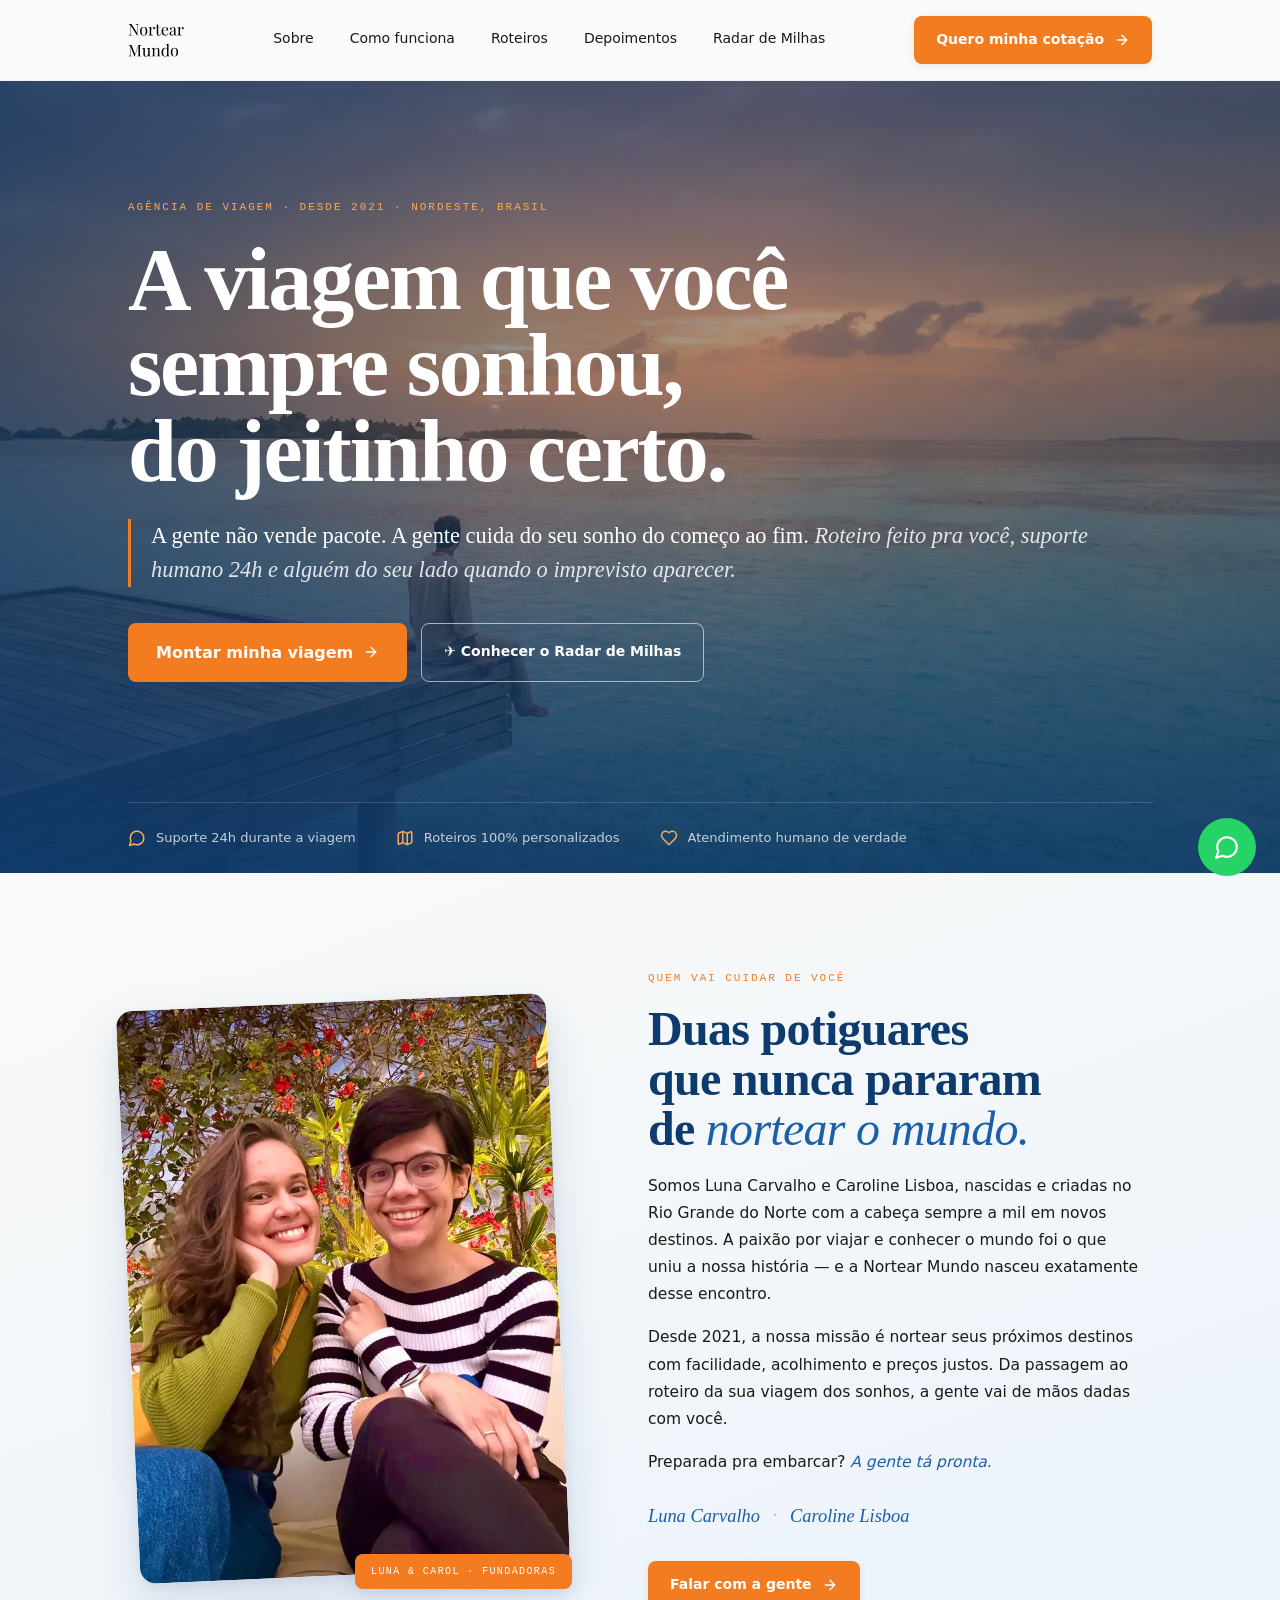
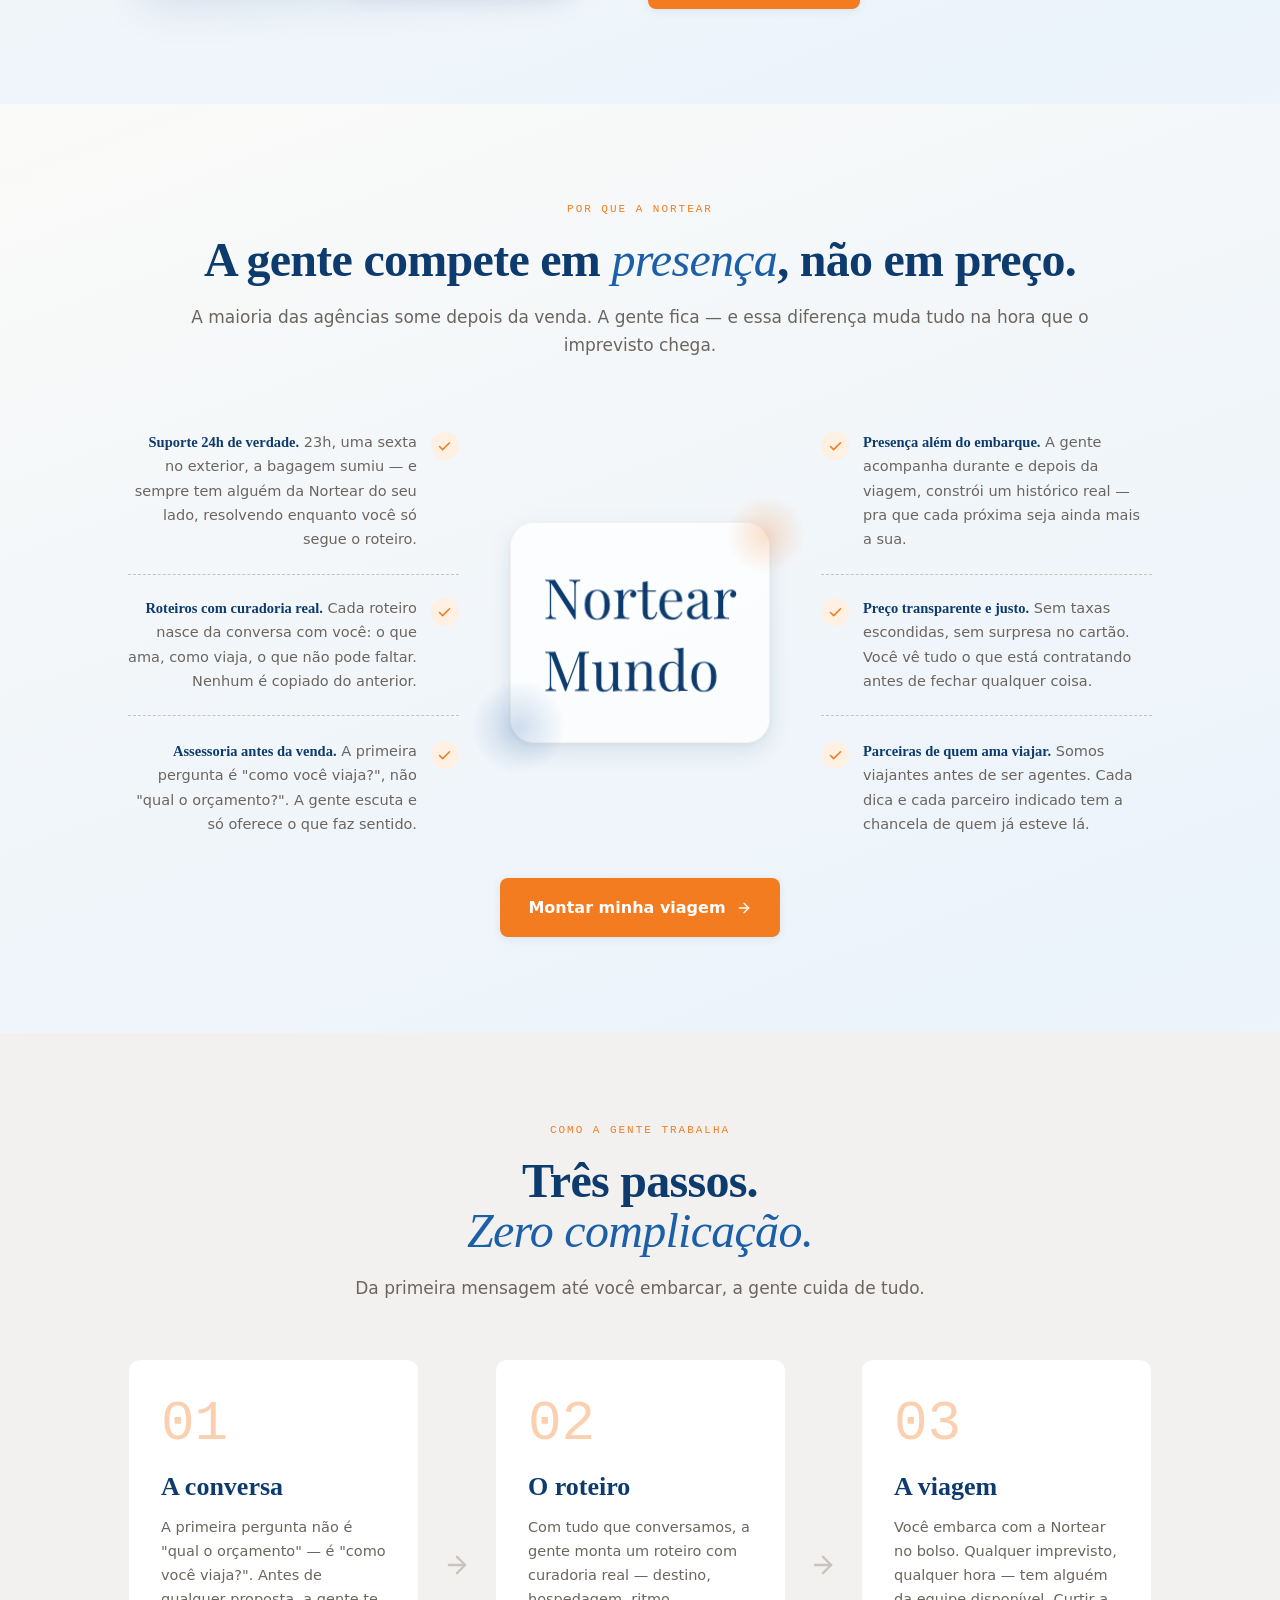
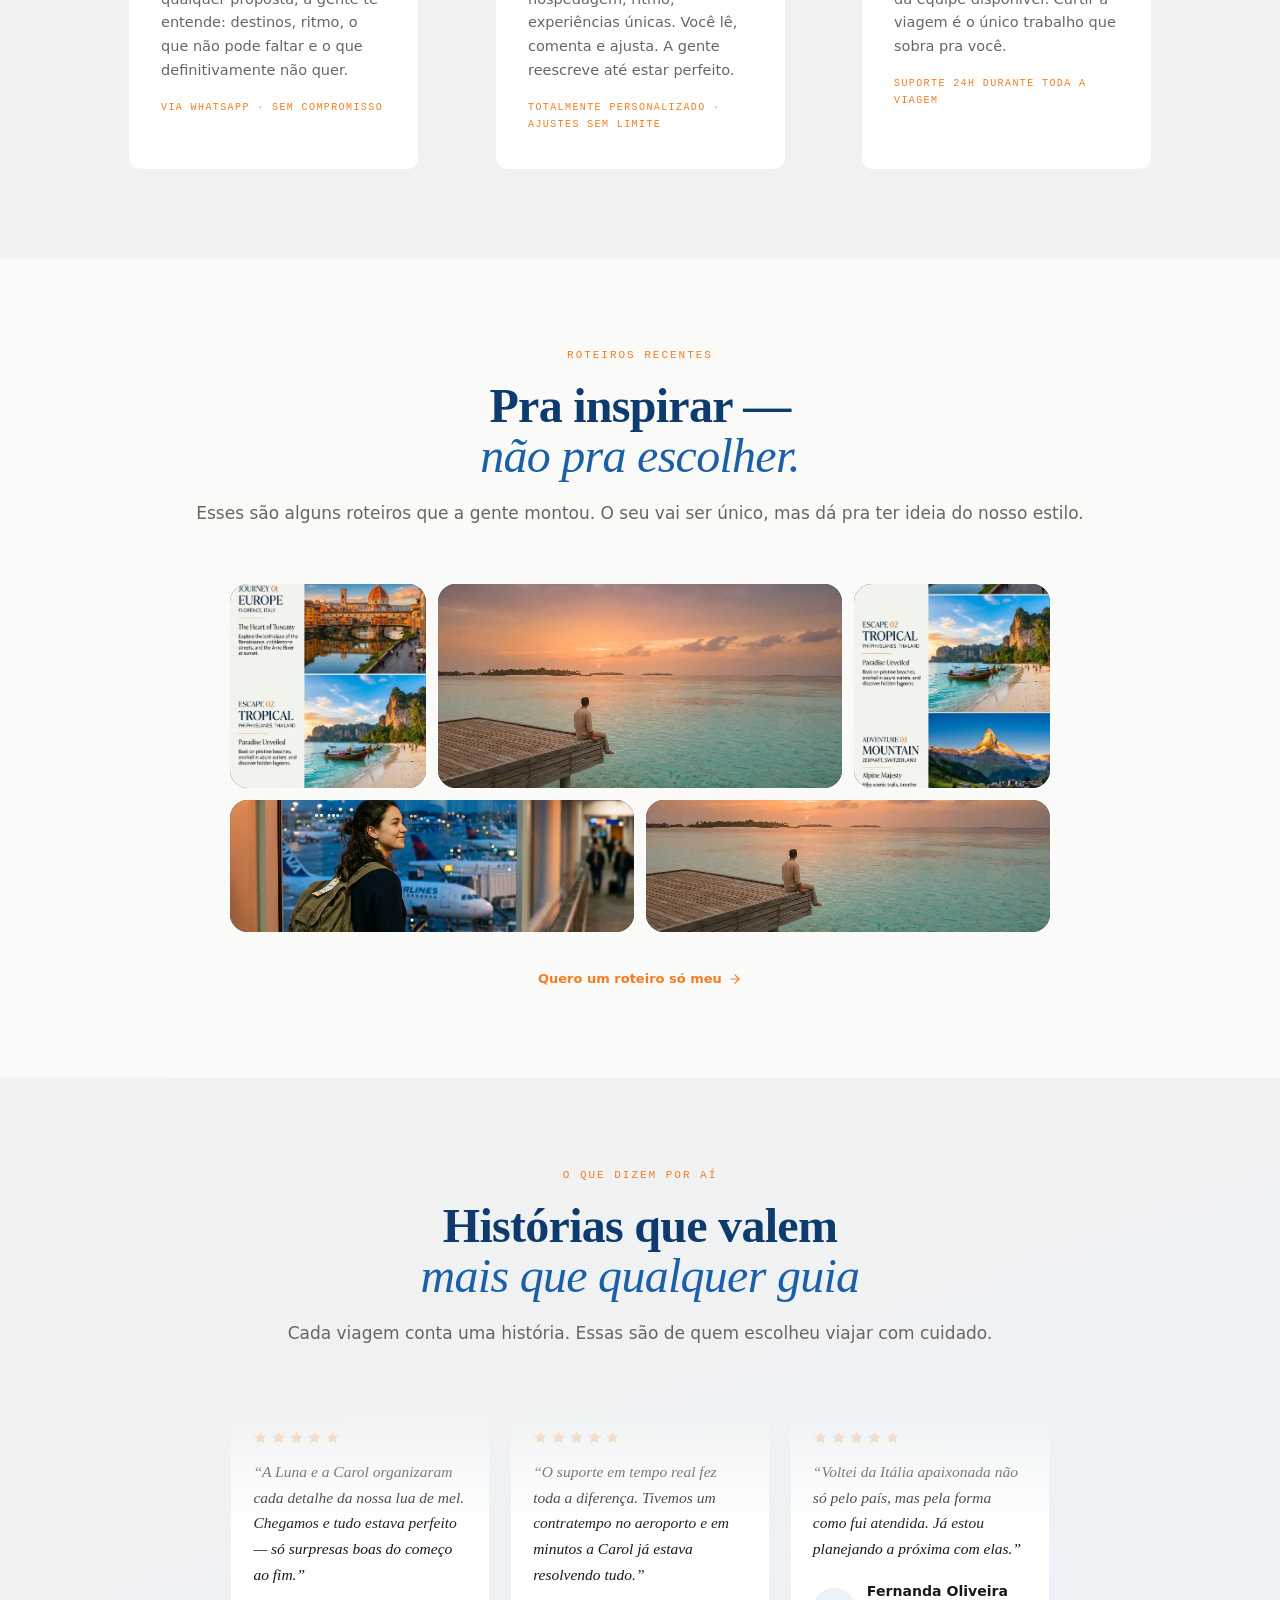
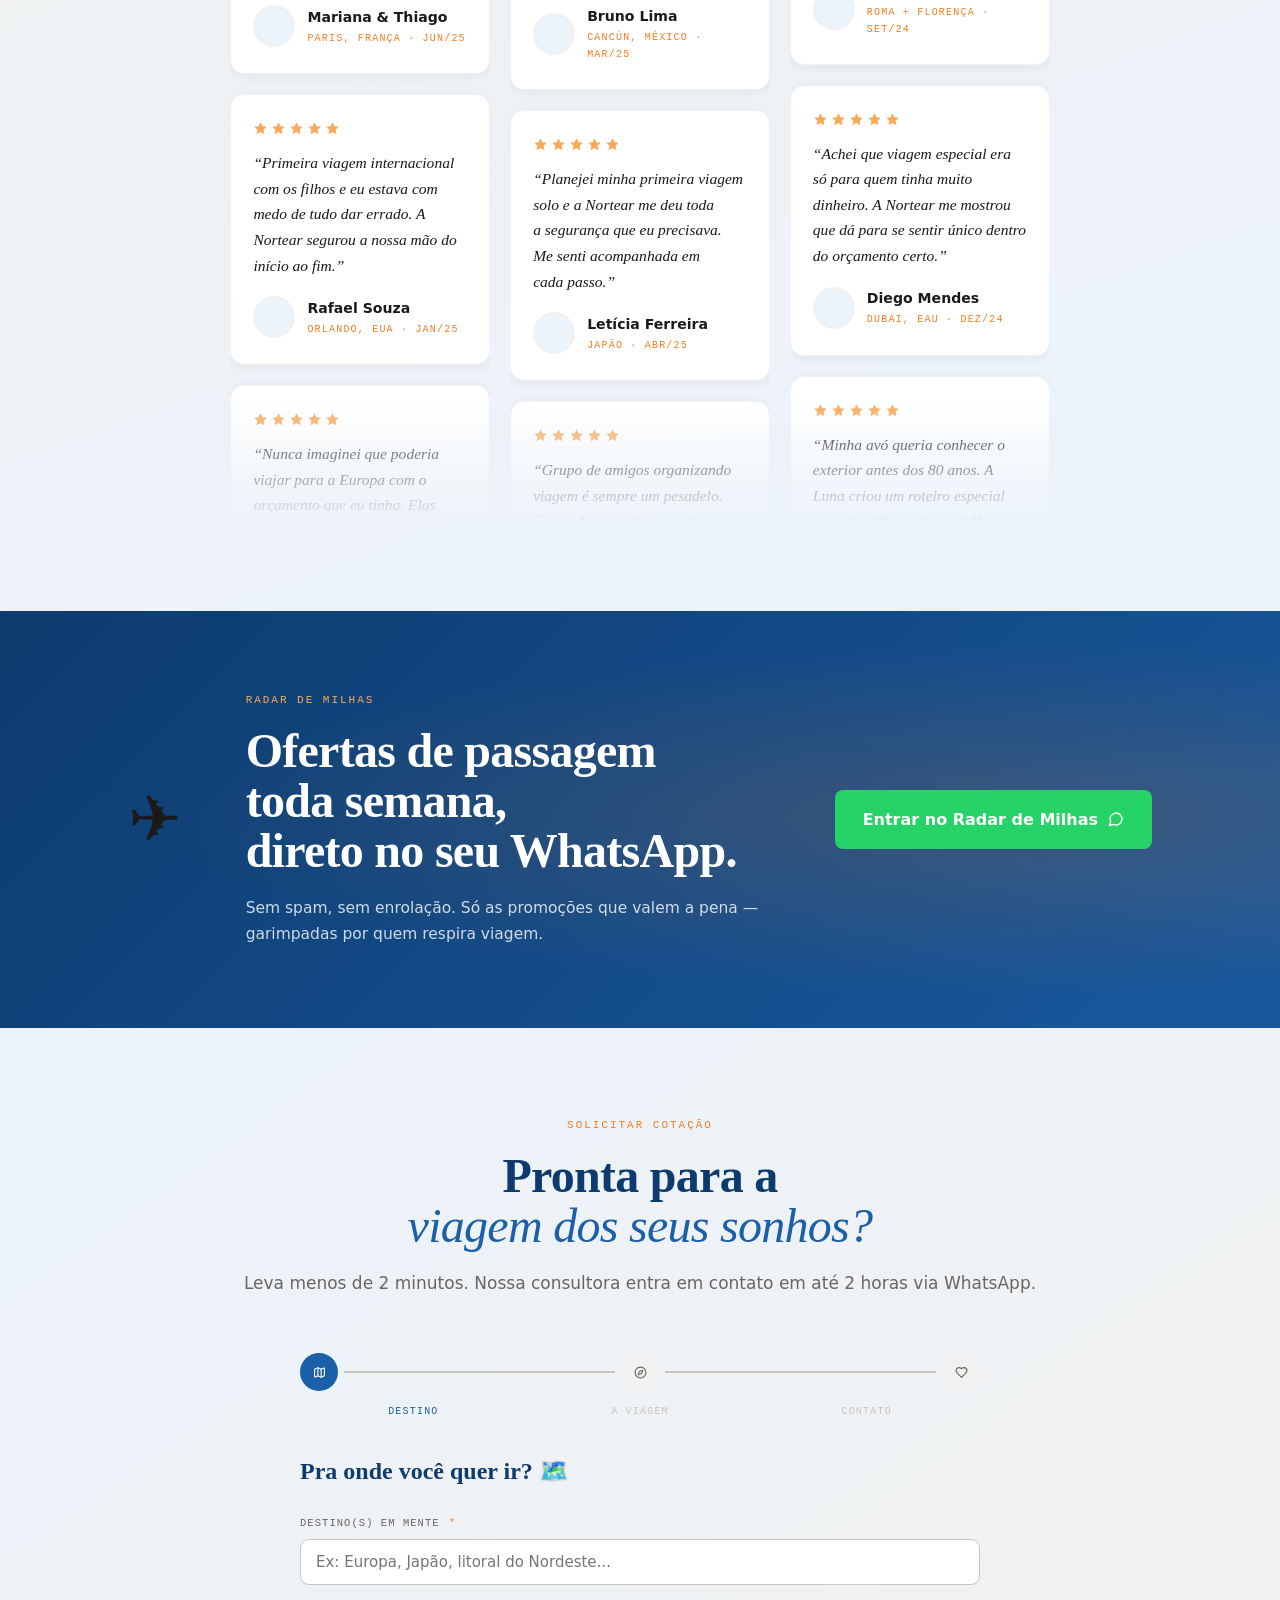
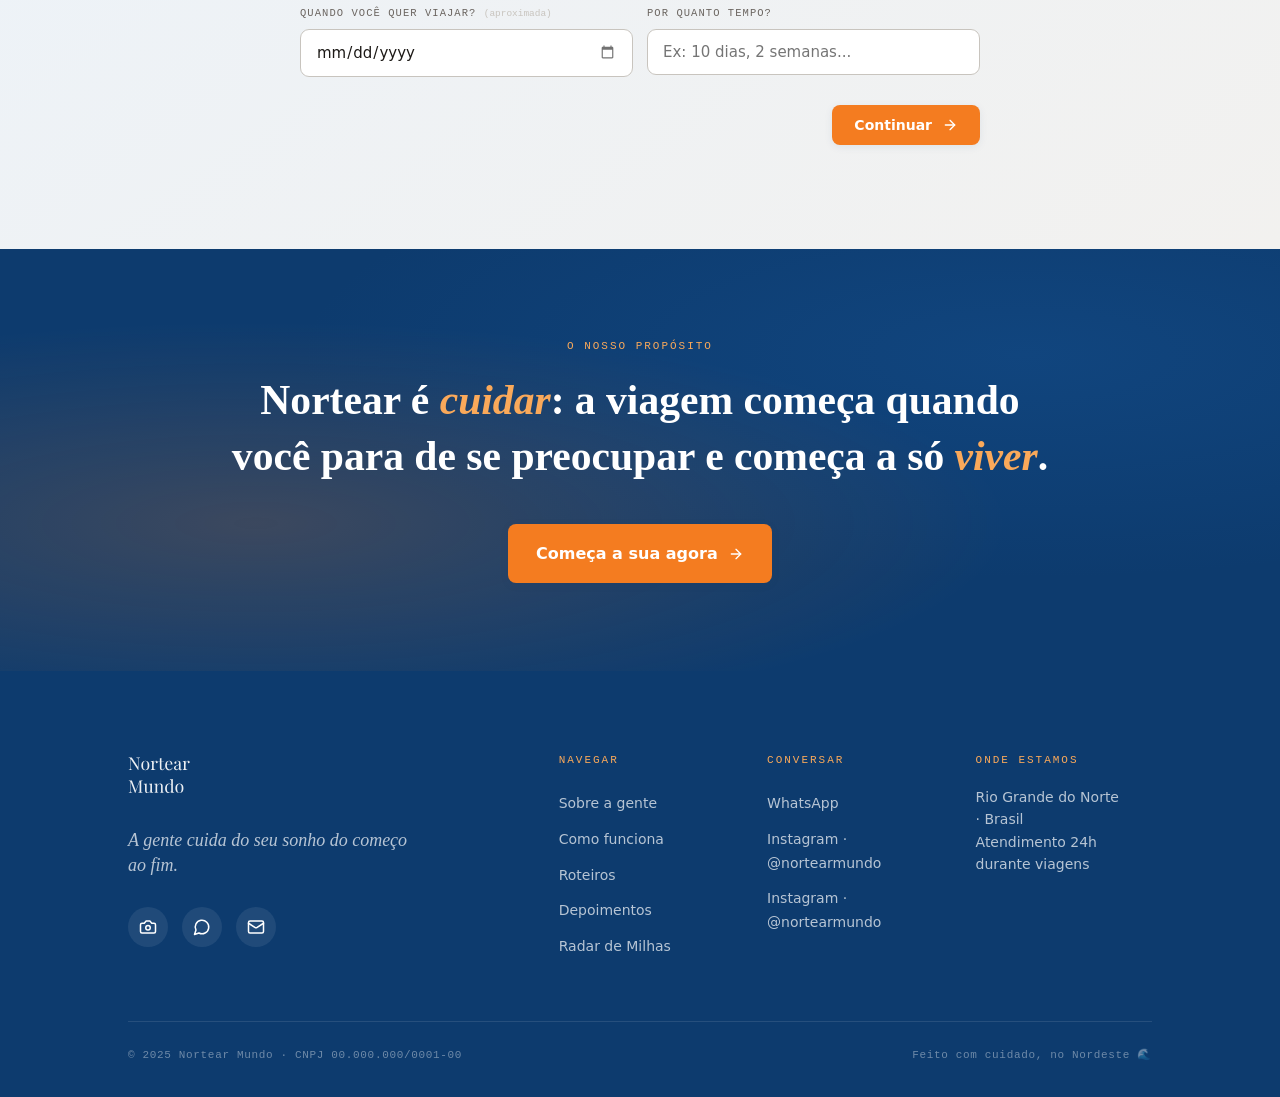
==== commit dd9c1bcb: "perf: elimina render-blocking CSS, acelera LCP e corta payload mobile PageSpeed mobile (baseline 78)" ====
--- a/index.html
+++ b/index.html
@@ -8,15 +8,1475 @@
 <meta name="theme-color" content="#0D3B6E">
 
 <!-- Fonts: self-hosted woff2 — zero requisição para o Google -->
-<link rel="preload" href="fonts/playfair-700.woff2" as="font" type="font/woff2" crossorigin>
+<!-- Preload das DUAS fontes do LCP: título hero = Playfair 900, corpo = DM Sans 400 -->
+<link rel="preload" href="fonts/playfair-900.woff2" as="font" type="font/woff2" crossorigin>
 <link rel="preload" href="fonts/dmsans-400.woff2"   as="font" type="font/woff2" crossorigin>
-<link rel="stylesheet" href="fonts.css">
 
 <!-- LCP poster: carrega antes de qualquer coisa -->
 <link rel="preload" as="image" href="assets/photo-tropical-sunset.webp" fetchpriority="high">
 
-<link rel="stylesheet" href="colors_and_type.css">
-<link rel="stylesheet" href="styles.css">
+<!-- CSS 100% inline = ZERO render-blocking. Fonte: fonts.css + colors_and_type.css + styles.css.
+     NÃO editar o bloco abaixo à mão — regenerar com: python build_inline_css.py -->
+<!-- BUILD:CSS-INLINE-START -->
+<style>
+/* ===== fonts.css ===== */
+/* Self-hosted brand fonts (latin subset, woff2). No external requests. */
+
+@font-face{font-family:'DM Mono';font-style:normal;font-weight:400;font-display:swap;src:url('fonts/dmmono-400.woff2') format('woff2');unicode-range:U+0000-00FF, U+0131, U+0152-0153, U+02BB-02BC, U+02C6, U+02DA, U+02DC, U+0304, U+0308, U+0329, U+2000-206F, U+20AC, U+2122, U+2191, U+2193, U+2212, U+2215, U+FEFF, U+FFFD;}
+@font-face{font-family:'DM Mono';font-style:normal;font-weight:500;font-display:swap;src:url('fonts/dmmono-500.woff2') format('woff2');unicode-range:U+0000-00FF, U+0131, U+0152-0153, U+02BB-02BC, U+02C6, U+02DA, U+02DC, U+0304, U+0308, U+0329, U+2000-206F, U+20AC, U+2122, U+2191, U+2193, U+2212, U+2215, U+FEFF, U+FFFD;}
+@font-face{font-family:'DM Sans';font-style:normal;font-weight:400;font-display:swap;src:url('fonts/dmsans-400.woff2') format('woff2');unicode-range:U+0000-00FF, U+0131, U+0152-0153, U+02BB-02BC, U+02C6, U+02DA, U+02DC, U+0304, U+0308, U+0329, U+2000-206F, U+20AC, U+2122, U+2191, U+2193, U+2212, U+2215, U+FEFF, U+FFFD;}
+@font-face{font-family:'DM Sans';font-style:normal;font-weight:500;font-display:swap;src:url('fonts/dmsans-500.woff2') format('woff2');unicode-range:U+0000-00FF, U+0131, U+0152-0153, U+02BB-02BC, U+02C6, U+02DA, U+02DC, U+0304, U+0308, U+0329, U+2000-206F, U+20AC, U+2122, U+2191, U+2193, U+2212, U+2215, U+FEFF, U+FFFD;}
+@font-face{font-family:'DM Sans';font-style:normal;font-weight:600;font-display:swap;src:url('fonts/dmsans-600.woff2') format('woff2');unicode-range:U+0000-00FF, U+0131, U+0152-0153, U+02BB-02BC, U+02C6, U+02DA, U+02DC, U+0304, U+0308, U+0329, U+2000-206F, U+20AC, U+2122, U+2191, U+2193, U+2212, U+2215, U+FEFF, U+FFFD;}
+@font-face{font-family:'DM Sans';font-style:normal;font-weight:700;font-display:swap;src:url('fonts/dmsans-700.woff2') format('woff2');unicode-range:U+0000-00FF, U+0131, U+0152-0153, U+02BB-02BC, U+02C6, U+02DA, U+02DC, U+0304, U+0308, U+0329, U+2000-206F, U+20AC, U+2122, U+2191, U+2193, U+2212, U+2215, U+FEFF, U+FFFD;}
+@font-face{font-family:'Playfair Display';font-style:italic;font-weight:400;font-display:swap;src:url('fonts/playfair-400i.woff2') format('woff2');unicode-range:U+0000-00FF, U+0131, U+0152-0153, U+02BB-02BC, U+02C6, U+02DA, U+02DC, U+0304, U+0308, U+0329, U+2000-206F, U+20AC, U+2122, U+2191, U+2193, U+2212, U+2215, U+FEFF, U+FFFD;}
+@font-face{font-family:'Playfair Display';font-style:normal;font-weight:400;font-display:swap;src:url('fonts/playfair-400.woff2') format('woff2');unicode-range:U+0000-00FF, U+0131, U+0152-0153, U+02BB-02BC, U+02C6, U+02DA, U+02DC, U+0304, U+0308, U+0329, U+2000-206F, U+20AC, U+2122, U+2191, U+2193, U+2212, U+2215, U+FEFF, U+FFFD;}
+@font-face{font-family:'Playfair Display';font-style:normal;font-weight:700;font-display:swap;src:url('fonts/playfair-700.woff2') format('woff2');unicode-range:U+0000-00FF, U+0131, U+0152-0153, U+02BB-02BC, U+02C6, U+02DA, U+02DC, U+0304, U+0308, U+0329, U+2000-206F, U+20AC, U+2122, U+2191, U+2193, U+2212, U+2215, U+FEFF, U+FFFD;}
+@font-face{font-family:'Playfair Display';font-style:normal;font-weight:900;font-display:swap;src:url('fonts/playfair-900.woff2') format('woff2');unicode-range:U+0000-00FF, U+0131, U+0152-0153, U+02BB-02BC, U+02C6, U+02DA, U+02DC, U+0304, U+0308, U+0329, U+2000-206F, U+20AC, U+2122, U+2191, U+2193, U+2212, U+2215, U+FEFF, U+FFFD;}
+
+/* ===== colors_and_type.css ===== */
+/* ============================================================
+   NORTEAR MUNDO — Design System Tokens
+   colors_and_type.css
+   ============================================================
+   Use this as the single source of truth for visual foundations.
+   - Brand palette (azul-led, laranja accent)
+   - Typography scale (Playfair Display + DM Sans + DM Mono)
+   - Semantic aliases (fg, bg, h1..h6, p, mono…)
+   ============================================================ */
+
+/* As fontes (@font-face) e todo o CSS são inlinados no <head> do index.html
+   via build_inline_css.py — zero CSS render-blocking, zero @import serial. */
+
+:root {
+  /* ──────────────────────────────────────────
+     COLORS — PRIMARY (Portuguese names preserved
+     from the brandbook; English aliases below)
+     ────────────────────────────────────────── */
+  --azul-nortear:    #1A5FA8;   /* Cor dominante — confiança, horizonte */
+  --azul-profundo:   #0D3B6E;   /* Contraste e peso — âncora */
+  --azul-ceu:        #4A8FD4;   /* Gradientes, hover */
+  --azul-nevoa:      #EBF3FB;   /* Cards, inputs, separadores suaves */
+
+  --laranja-nortear: #F47C20;   /* Acento — CTAs, destaques */
+  --laranja-ambar:   #FAA95A;   /* Hover de CTAs, decorativo */
+  --laranja-suave:   #FEF0E3;   /* Fundo de copy-exemplo */
+
+  --branco-areia:    #FAFAF8;   /* Off-white — fundo padrão */
+  --cinza-claro:     #F2F1EF;   /* Cards alternados, divisores */
+  --cinza-medio:     #C8C4BE;   /* Bordas, hairlines */
+  --cinza-baunilha:  #6B6560;   /* Texto secundário */
+  --grafite:         #1C1916;   /* Texto principal (NUNCA #000) */
+
+  /* Status (sparingly used — territory ✓/✗ only) */
+  --sucesso:         #27AE60;
+  --erro:            #C0392B;
+
+  /* ──────────────────────────────────────────
+     SEMANTIC COLOR ALIASES
+     ────────────────────────────────────────── */
+  --bg:              var(--branco-areia);
+  --bg-soft:         var(--cinza-claro);
+  --bg-tint:         var(--azul-nevoa);
+  --bg-inverse:      var(--azul-profundo);
+
+  --fg:              var(--grafite);
+  --fg-muted:        var(--cinza-baunilha);
+  --fg-on-dark:      #FFFFFF;
+  --fg-on-dark-soft: rgba(255,255,255,0.65);
+  --fg-on-dark-faint:rgba(255,255,255,0.30);
+
+  --accent:          var(--laranja-nortear);
+  --accent-hover:    var(--laranja-ambar);
+  --accent-soft:     var(--laranja-suave);
+
+  --primary:         var(--azul-nortear);
+  --primary-deep:    var(--azul-profundo);
+  --primary-light:   var(--azul-ceu);
+  --primary-tint:    var(--azul-nevoa);
+
+  --border:          var(--cinza-claro);
+  --border-strong:   var(--cinza-medio);
+
+  /* Hero gradient — used on covers / capa */
+  --gradient-deep:   linear-gradient(145deg, var(--azul-profundo) 0%, var(--azul-nortear) 60%, #2A7CC7 100%);
+  --gradient-warm:   linear-gradient(135deg, var(--azul-profundo), var(--azul-nortear));
+
+  /* ──────────────────────────────────────────
+     TYPOGRAPHY — FAMILIES
+     ────────────────────────────────────────── */
+  --font-display: 'Playfair Display', Georgia, 'Times New Roman', serif;
+  --font-body:    'DM Sans', system-ui, -apple-system, BlinkMacSystemFont, sans-serif;
+  --font-mono:    'DM Mono', ui-monospace, 'SFMono-Regular', Menlo, monospace;
+
+  /* ──────────────────────────────────────────
+     TYPE SCALE — modular, mobile-first
+     ────────────────────────────────────────── */
+  --fs-xs:   0.72rem;   /* 11.5px — mono labels, metadados */
+  --fs-sm:   0.825rem;  /* 13.2px — small body, captions */
+  --fs-base: 0.95rem;   /* 15.2px — body padrão */
+  --fs-md:   1.05rem;   /* 16.8px — body lead */
+  --fs-lg:   1.25rem;   /* 20px — subtítulos pequenos */
+  --fs-xl:   1.6rem;    /* 25.6px */
+  --fs-2xl:  2.2rem;    /* 35.2px */
+  --fs-3xl:  3rem;      /* 48px */
+  --fs-4xl:  4rem;      /* 64px */
+  --fs-5xl:  5.5rem;    /* 88px — capa / hero */
+
+  /* Line heights */
+  --lh-tight:   1.05;
+  --lh-snug:    1.2;
+  --lh-normal:  1.45;
+  --lh-relaxed: 1.7;   /* DM Sans body — sempre 1.7 */
+
+  /* Tracking */
+  --ls-tight:   -0.02em;
+  --ls-snug:    -0.01em;
+  --ls-normal:   0;
+  --ls-wide:     0.04em;
+  --ls-mono:     0.12em;   /* DM Mono labels */
+  --ls-mono-wide:0.18em;   /* Eyebrows, capa-tag */
+
+  /* ──────────────────────────────────────────
+     SPACING SCALE (4pt baseline)
+     ────────────────────────────────────────── */
+  --space-0:  0;
+  --space-1:  0.25rem;   /* 4 */
+  --space-2:  0.5rem;    /* 8 */
+  --space-3:  0.75rem;   /* 12 */
+  --space-4:  1rem;      /* 16 */
+  --space-5:  1.5rem;    /* 24 */
+  --space-6:  2rem;      /* 32 */
+  --space-7:  2.5rem;    /* 40 */
+  --space-8:  3rem;      /* 48 */
+  --space-9:  4rem;      /* 64 */
+  --space-10: 5rem;      /* 80 */
+  --space-11: 6rem;      /* 96 */
+
+  /* ──────────────────────────────────────────
+     RADII — generous, never sharp
+     ────────────────────────────────────────── */
+  --radius-xs:  4px;    /* hex swatches, badges */
+  --radius-sm:  8px;    /* inputs, copy callouts */
+  --radius-md:  10px;   /* cards default */
+  --radius-lg:  12px;   /* destaque, principio-grande */
+  --radius-xl:  20px;   /* large overlays */
+  --radius-pill: 999px;
+
+  /* ──────────────────────────────────────────
+     SHADOWS — soft, warm, never harsh
+     Tinted with the deep blue rather than neutral
+     ────────────────────────────────────────── */
+  --shadow-xs: 0 1px 2px rgba(13, 59, 110, 0.06);
+  --shadow-sm: 0 2px 8px rgba(13, 59, 110, 0.08);
+  --shadow-md: 0 8px 24px rgba(13, 59, 110, 0.10), 0 2px 6px rgba(13, 59, 110, 0.05);
+  --shadow-lg: 0 18px 48px rgba(13, 59, 110, 0.14), 0 4px 12px rgba(13, 59, 110, 0.06);
+  --shadow-focus: 0 0 0 3px rgba(244, 124, 32, 0.30);
+
+  /* ──────────────────────────────────────────
+     MOTION
+     ────────────────────────────────────────── */
+  --ease-out:   cubic-bezier(0.22, 1, 0.36, 1);
+  --ease-in-out:cubic-bezier(0.65, 0, 0.35, 1);
+  --dur-fast:   140ms;
+  --dur-base:   220ms;
+  --dur-slow:   420ms;
+
+  /* ──────────────────────────────────────────
+     LAYOUT TOKENS
+     ────────────────────────────────────────── */
+  --max-w-prose:    62ch;
+  --max-w-content:  1180px;
+  --max-w-wide:     1360px;
+}
+
+/* ============================================================
+   BASE RESET + ELEMENT DEFAULTS
+   ============================================================ */
+*, *::before, *::after { box-sizing: border-box; }
+
+body {
+  margin: 0;
+  font-family: var(--font-body);
+  font-size: var(--fs-base);
+  line-height: var(--lh-relaxed);
+  color: var(--fg);
+  background: var(--bg);
+  -webkit-font-smoothing: antialiased;
+  text-rendering: optimizeLegibility;
+}
+
+/* ============================================================
+   SEMANTIC TYPE — drop-in defaults
+   ============================================================ */
+h1, .h1 {
+  font-family: var(--font-display);
+  font-weight: 900;
+  font-size: clamp(var(--fs-3xl), 6vw, var(--fs-5xl));
+  line-height: var(--lh-tight);
+  letter-spacing: var(--ls-tight);
+  color: var(--primary-deep);
+  margin: 0 0 var(--space-5);
+  text-wrap: balance;
+}
+
+h2, .h2 {
+  font-family: var(--font-display);
+  font-weight: 700;
+  font-size: clamp(var(--fs-xl), 3vw, var(--fs-2xl));
+  line-height: var(--lh-snug);
+  letter-spacing: var(--ls-snug);
+  color: var(--primary-deep);
+  margin: 0 0 var(--space-4);
+  text-wrap: balance;
+}
+
+h3, .h3 {
+  font-family: var(--font-display);
+  font-weight: 700;
+  font-size: var(--fs-lg);
+  line-height: 1.3;
+  color: var(--primary-deep);
+  margin: 0 0 var(--space-3);
+}
+
+h4, .h4 {
+  font-family: var(--font-body);
+  font-weight: 600;
+  font-size: var(--fs-md);
+  letter-spacing: 0.01em;
+  color: var(--primary-deep);
+  margin: 0 0 var(--space-2);
+}
+
+p {
+  margin: 0 0 var(--space-4);
+  max-width: var(--max-w-prose);
+  text-wrap: pretty;
+}
+
+a {
+  color: var(--primary);
+  text-decoration: underline;
+  text-decoration-thickness: 1px;
+  text-underline-offset: 3px;
+  transition: color var(--dur-fast) var(--ease-out);
+}
+a:hover { color: var(--accent); }
+
+strong, b { font-weight: 600; color: var(--fg); }
+em, i    { font-style: italic; }
+
+/* Italic Playfair for taglines / italic display */
+.italic-display {
+  font-family: var(--font-display);
+  font-style: italic;
+  font-weight: 400;
+  color: var(--fg-on-dark-soft);
+}
+
+/* Mono utility — labels, eyebrows, hex codes, metadata */
+.eyebrow, .mono-label {
+  font-family: var(--font-mono);
+  font-size: var(--fs-xs);
+  font-weight: 500;
+  letter-spacing: var(--ls-mono-wide);
+  text-transform: uppercase;
+  color: var(--accent);
+}
+
+code, kbd, pre, .mono {
+  font-family: var(--font-mono);
+  font-size: 0.9em;
+}
+
+/* Selection */
+::selection { background: var(--accent); color: #fff; }
+
+/* ===== styles.css ===== */
+/* ============================================================
+   Nortear Mundo — Website UI kit styles
+   Consumes tokens from /colors_and_type.css
+   ============================================================ */
+
+body { background: var(--bg); }
+
+/* ===== Cursor pointer global — todo clicável ===== */
+a, button, [data-contact], .nm-link-arrow, .nm-nav-toggle,
+[role="button"], label, summary, select,
+input[type="radio"], input[type="checkbox"] { cursor: pointer; }
+
+/* ===== Shared button primitives ===== */
+.nm-btn {
+  display: inline-flex; align-items: center; gap: 10px;
+  font-family: var(--font-body); font-weight: 600; font-size: 14px;
+  padding: 12px 22px; border-radius: 8px; border: none; cursor: pointer;
+  transition: background 180ms var(--ease-out), box-shadow 180ms var(--ease-out),
+              transform 180ms var(--ease-out);
+  text-decoration: none; white-space: nowrap;
+}
+/* Icon arrow slides on hover */
+.nm-btn .ico { width: 16px; height: 16px; stroke-width: 1.75; transition: transform 180ms var(--ease-out); }
+.nm-btn:hover .ico { transform: translateX(3px); }
+
+/* Inline-SVG icon base */
+.ico { display: inline-block; flex: none; width: 16px; height: 16px; vertical-align: middle; }
+
+/* CTA pulse loop — viés de saliência */
+@keyframes nm-cta-pulse {
+  0%,100% { box-shadow: var(--shadow-sm), 0 0 0 0 rgba(244,124,32,0.40); }
+  55%     { box-shadow: var(--shadow-sm), 0 0 0 10px rgba(244,124,32,0); }
+}
+.nm-btn-primary {
+  background: var(--accent); color: #fff;
+  box-shadow: var(--shadow-sm);
+  animation: nm-cta-pulse 2.8s ease-in-out infinite;
+}
+.nm-btn-primary:hover {
+  animation: none;
+  background: #D96A10;
+  color: #fff;
+  box-shadow: var(--shadow-md), 0 6px 20px rgba(217,106,16,.35);
+  transform: translateY(-2px);
+}
+.nm-btn-ghost { background: transparent; color: var(--primary-deep); border: 1.5px solid var(--primary-deep); }
+.nm-btn-ghost:hover { background: var(--azul-nevoa); }
+.nm-btn-ghost-dark { background: transparent; color: #fff; border: 1.5px solid rgba(255,255,255,.6); }
+.nm-btn-ghost-dark:hover { background: rgba(255,255,255,.1); border-color: #fff; }
+.nm-btn-large { padding: 16px 28px; font-size: 16px; }
+
+/* ===== Shared eyebrow & headings ===== */
+.nm-eyebrow {
+  font-family: var(--font-mono);
+  font-size: 11px;
+  font-weight: 500;
+  letter-spacing: 0.18em;
+  text-transform: uppercase;
+  color: var(--accent);
+  margin-bottom: 16px;
+}
+.nm-eyebrow-dark { color: var(--accent); }
+.nm-h2 {
+  font-family: var(--font-display); font-weight: 700;
+  font-size: clamp(1.7rem, 5.5vw, 3rem); line-height: 1.05; letter-spacing: -0.015em;
+  color: var(--primary-deep); margin: 0 0 18px; text-wrap: balance;
+}
+.nm-h2 em { font-style: italic; font-weight: 400; color: var(--primary); }
+.nm-lede {
+  font-family: var(--font-body); font-size: 17px; line-height: 1.65;
+  color: var(--cinza-baunilha); max-width: 60ch; margin: 0;
+}
+
+/* ===== HEADER ===== */
+.nm-header {
+  position: sticky; top: 0; z-index: 50;
+  display: flex; align-items: center; justify-content: space-between;
+  gap: 24px;
+  padding: 16px 10%;
+  background: var(--bg);
+  border-bottom: 1px solid var(--border);
+  transition: background 300ms var(--ease-out), box-shadow 300ms var(--ease-out),
+              border-color 300ms, backdrop-filter 300ms;
+}
+/* Frosted glass quando scrollado */
+.nm-header.is-scrolled {
+  background: rgba(250, 250, 248, 0.72);
+  backdrop-filter: blur(20px);
+  -webkit-backdrop-filter: blur(20px);
+  box-shadow: 0 2px 24px rgba(13,59,110,.10);
+  border-bottom-color: transparent;
+}
+.nm-logo { text-decoration: none; display: flex; align-items: center; }
+.nm-logo-svg { height: 44px; width: auto; color: var(--primary-deep); display: block; }
+.nm-nav {
+  display: flex; gap: 36px;
+  font-family: var(--font-body); font-size: 14px; font-weight: 500;
+}
+.nm-nav a {
+  color: var(--fg); text-decoration: none;
+  transition: color 200ms var(--ease-out);
+  position: relative; padding-bottom: 2px;
+}
+.nm-nav a::after {
+  content: ''; position: absolute; bottom: -2px; left: 0; right: 0;
+  height: 2px; background: var(--accent);
+  transform: scaleX(0); transform-origin: left;
+  transition: transform 220ms var(--ease-out);
+}
+.nm-nav a:hover { color: var(--accent); }
+.nm-nav a:hover::after { transform: scaleX(1); }
+
+/* ===== HERO ===== */
+.nm-hero {
+  position: relative; min-height: clamp(620px, 88vh, 880px);
+  display: flex; flex-direction: column; justify-content: flex-end;
+  padding: 80px 10% 0;
+  color: #fff; overflow: hidden;
+}
+.nm-hero-bg {
+  position: absolute; inset: 0;
+  width: 100%; height: 100%; max-width: 100%; object-fit: cover;
+  background-size: cover; background-position: center;
+  filter: brightness(0.82) saturate(1.05);
+}
+/* Camada-base do hero: o poster como <img> (LCP). O <video> fica por cima. */
+.nm-hero-poster {
+  position: absolute; inset: 0;
+  width: 100%; height: 100%; object-fit: cover;
+  filter: brightness(0.82) saturate(1.05);
+}
+.nm-hero-overlay {
+  position: absolute; inset: 0;
+  background:
+    linear-gradient(180deg, rgba(13,59,110,.35) 0%, rgba(13,59,110,.15) 40%, rgba(13,59,110,.85) 100%),
+    linear-gradient(90deg, rgba(13,59,110,.55) 0%, rgba(13,59,110,0) 60%);
+}
+.nm-hero-inner {
+  position: relative; width: 100%; padding-bottom: 80px;
+  display: flex; flex-direction: column; align-items: flex-start;
+}
+.nm-hero .nm-eyebrow {
+  color: var(--laranja-ambar);
+  margin-bottom: 20px;
+}
+.nm-display {
+  font-family: var(--font-display); font-weight: 900;
+  font-size: clamp(2rem, 8.5vw, 5.5rem); line-height: 0.98;
+  letter-spacing: -0.025em; color: #fff; margin: 0 0 24px;
+  text-wrap: balance;
+}
+.nm-hero-sub {
+  font-family: var(--font-display); font-weight: 400; font-style: italic;
+  font-size: clamp(1.1rem, 1.8vw, 1.4rem); line-height: 1.5;
+  color: rgba(255,255,255,.85); max-width: 560px;
+  margin: 0 0 36px; padding-left: 20px;
+  border-left: 3px solid var(--accent);
+}
+.nm-hero-sub em { font-style: normal; color: #fff; font-weight: 400; }
+.nm-hero-cta { display: flex; gap: 14px; flex-wrap: wrap; }
+.nm-hero-foot {
+  position: relative; display: flex; gap: 40px;
+  padding: 24px 0; margin-top: 40px;
+  border-top: 1px solid rgba(255,255,255,.15);
+  font-family: var(--font-body); font-size: 13px;
+  color: rgba(255,255,255,.75);
+}
+.nm-hero-foot > div { display: flex; align-items: center; gap: 10px; }
+.nm-hero-foot .ico { width: 18px; height: 18px; stroke-width: 1.5; color: var(--laranja-ambar); }
+
+/* ===== BLOCKS / SECTIONS ===== */
+.nm-block {
+  padding: 96px 10%;
+  position: relative;
+  display: flex; flex-direction: column; align-items: center;
+}
+.nm-block-light { background: var(--bg); }
+.nm-block-soft { background: var(--cinza-claro); }
+.nm-section-head {
+  width: 100%; margin: 0 0 56px; text-align: center;
+  display: flex; flex-direction: column; align-items: center;
+}
+.nm-section-head .nm-eyebrow { justify-content: center; }
+
+/* ===== DIFFERENTIATOR ===== */
+.nm-grid-4 {
+  display: flex; flex-wrap: wrap; gap: 20px; width: 100%;
+}
+.nm-grid-4 > * { flex: 1 1 240px; }
+.nm-feature {
+  background: #fff; border: 1px solid var(--border); border-radius: 12px;
+  padding: 28px 24px 24px; position: relative;
+  transition: box-shadow 240ms var(--ease-out), transform 240ms var(--ease-out), border-color 240ms;
+}
+.nm-feature:hover {
+  box-shadow: var(--shadow-md), 0 0 0 1px var(--primary-light);
+  transform: translateY(-5px);
+  border-color: var(--primary-light);
+}
+.nm-feature-num {
+  font-family: var(--font-mono); font-size: 11px; letter-spacing: 0.18em;
+  color: var(--accent); margin-bottom: 14px;
+}
+.nm-feature-icon {
+  width: 44px; height: 44px; border-radius: 10px;
+  background: var(--azul-nevoa);
+  display: flex; align-items: center; justify-content: center;
+  margin-bottom: 16px;
+}
+.nm-feature-icon .ico { width: 22px; height: 22px; stroke-width: 1.5; color: var(--primary-deep); }
+.nm-feature-title {
+  font-family: var(--font-display); font-weight: 700;
+  font-size: 19px; line-height: 1.25; color: var(--primary-deep);
+  margin: 0 0 10px;
+}
+.nm-feature-body {
+  font-family: var(--font-body); font-size: 14px; line-height: 1.6;
+  color: var(--cinza-baunilha); margin: 0;
+}
+
+/* ===== PROCESS ===== */
+.nm-process {
+  display: flex; flex-wrap: wrap; gap: 24px; width: 100%;
+  align-items: stretch; justify-content: center;
+}
+.nm-process .nm-step { flex: 1 1 260px; }
+.nm-process .nm-step-connector { flex: 0 0 auto; align-self: center; }
+.nm-step {
+  background: #fff; border-radius: 12px; padding: 36px 32px;
+  border: 1px solid var(--border);
+}
+.nm-step-num {
+  font-family: var(--font-mono); font-size: 56px; font-weight: 500;
+  color: var(--accent); opacity: 0.35; line-height: 1; margin-bottom: 18px;
+}
+.nm-step-title {
+  font-family: var(--font-display); font-weight: 700;
+  font-size: 26px; color: var(--primary-deep); margin: 0 0 12px;
+}
+.nm-step-body {
+  font-family: var(--font-body); font-size: 14px; line-height: 1.65;
+  color: var(--cinza-baunilha); margin: 0;
+}
+.nm-step-connector {
+  display: flex; align-items: center; justify-content: center;
+  color: var(--cinza-medio);
+}
+.nm-step-connector .ico { width: 22px; height: 22px; stroke-width: 1.5; }
+
+/* ===== ITINERARIES ===== */
+.nm-grid-3 {
+  display: flex; flex-wrap: wrap; gap: 24px; width: 100%;
+}
+.nm-grid-3 > * { flex: 1 1 300px; }
+.nm-roteiro {
+  background: #fff; border-radius: 14px; overflow: hidden;
+  border: 1px solid var(--border);
+  display: flex; flex-direction: column;
+  transition: box-shadow 240ms var(--ease-out), transform 240ms var(--ease-out);
+}
+.nm-roteiro:hover { box-shadow: var(--shadow-lg); transform: translateY(-5px); }
+.nm-roteiro-photo { overflow: hidden; }
+.nm-roteiro-photo > .nm-roteiro-photo-inner { transition: transform 400ms var(--ease-out); }
+.nm-roteiro:hover .nm-roteiro-photo-inner { transform: scale(1.04); }
+.nm-roteiro-photo {
+  height: 240px; position: relative;
+  background-size: cover;
+}
+.nm-roteiro-badge {
+  position: absolute; top: 16px; left: 16px;
+  background: rgba(13,59,110,.92);
+  color: #fff;
+  font-family: var(--font-mono); font-size: 11px;
+  letter-spacing: 0.12em; text-transform: uppercase; font-weight: 500;
+  padding: 6px 12px; border-radius: 999px;
+  backdrop-filter: blur(8px);
+}
+.nm-roteiro-body { padding: 24px 24px 22px; display: flex; flex-direction: column; flex: 1; }
+.nm-roteiro-title {
+  font-family: var(--font-display); font-weight: 700; font-size: 26px;
+  line-height: 1.1; color: var(--primary-deep); margin: 0 0 4px;
+}
+.nm-roteiro-sub {
+  font-family: var(--font-display); font-style: italic; font-weight: 400;
+  font-size: 14px; color: var(--cinza-baunilha); margin-bottom: 14px;
+}
+.nm-roteiro-text {
+  font-family: var(--font-body); font-size: 14px; line-height: 1.6;
+  color: var(--fg); margin: 0 0 20px;
+}
+.nm-roteiro-foot {
+  display: flex; align-items: flex-end; justify-content: space-between;
+  margin-top: auto; padding-top: 16px; border-top: 1px solid var(--border);
+  gap: 12px;
+}
+.nm-roteiro-price { display: flex; align-items: baseline; gap: 4px; }
+.nm-price-prefix {
+  font-family: var(--font-mono); font-size: 10px; letter-spacing: 0.12em;
+  text-transform: uppercase; color: var(--accent); margin-right: 4px;
+}
+.nm-price-value {
+  font-family: var(--font-display); font-weight: 900; font-size: 28px;
+  color: var(--primary-deep); line-height: 1;
+}
+.nm-price-suffix { font-family: var(--font-body); font-size: 12px; color: var(--cinza-baunilha); }
+.nm-link-arrow {
+  display: inline-flex; align-items: center; gap: 6px;
+  font-family: var(--font-body); font-size: 13px; font-weight: 600;
+  color: var(--accent); text-decoration: none;
+  transition: gap 200ms var(--ease-out), color 200ms;
+}
+.nm-link-arrow:hover { gap: 12px; color: var(--accent-hover); }
+.nm-link-arrow .ico { width: 14px; height: 14px; stroke-width: 2; transition: transform 200ms var(--ease-out); }
+.nm-link-arrow:hover .ico { transform: translateX(2px); }
+
+/* ===== BENTO GALLERY (roteiros) ===== */
+.nm-bento {
+  display: grid;
+  grid-template-columns: repeat(4, 1fr);
+  grid-auto-rows: 60px;
+  gap: 12px;
+  padding: 0 10%;
+  width: 100%;
+}
+/* Posicionamento explícito no desktop — 4 colunas */
+.nm-bento-card:nth-child(1) { grid-column: 1;          grid-row: 1 / span 3; }
+.nm-bento-card:nth-child(2) { grid-column: 2 / span 2; grid-row: 1 / span 3; }
+.nm-bento-card:nth-child(3) { grid-column: 4;          grid-row: 1 / span 3; }
+.nm-bento-card:nth-child(4) { grid-column: 1 / span 2; grid-row: 4 / span 2; }
+.nm-bento-card:nth-child(5) { grid-column: 3 / span 2; grid-row: 4 / span 2; }
+.nm-bento-card {
+  position: relative; overflow: hidden;
+  border-radius: 18px; cursor: pointer;
+  background: var(--primary-deep);
+}
+.nm-bento-card-img {
+  position: absolute; inset: 0;
+  background-size: cover; background-position: center;
+  transition: transform 600ms var(--ease-out);
+}
+.nm-bento-card::after {
+  content: ''; position: absolute; inset: 0;
+  background: linear-gradient(to top, rgba(13,59,110,.88) 0%, rgba(13,59,110,.26) 55%, transparent 100%);
+  opacity: 0; transition: opacity 360ms;
+  z-index: 1;
+}
+.nm-bento-card:hover::after { opacity: 1; }
+.nm-bento-card:hover .nm-bento-card-img { transform: scale(1.055); }
+.nm-bento-card-info {
+  position: absolute; bottom: 0; left: 0; right: 0;
+  padding: 20px 16px 16px; z-index: 2;
+  opacity: 0; transform: translateY(10px);
+  transition: opacity 300ms var(--ease-out), transform 300ms var(--ease-out);
+}
+.nm-bento-card:hover .nm-bento-card-info { opacity: 1; transform: none; }
+.nm-bento-badge {
+  display: inline-block;
+  font-family: var(--font-body); font-size: 10px; font-weight: 600;
+  letter-spacing: .08em; text-transform: uppercase;
+  color: var(--laranja-ambar); background: rgba(0,0,0,.40);
+  border-radius: 20px; padding: 3px 10px; margin-bottom: 6px;
+  backdrop-filter: blur(6px); -webkit-backdrop-filter: blur(6px);
+}
+.nm-bento-title {
+  font-family: var(--font-display); font-size: 1.05rem; font-weight: 700;
+  color: #fff; margin: 0 0 4px; line-height: 1.15;
+}
+.nm-bento-text { font-size: 12px; line-height: 1.5; color: rgba(255,255,255,.82); margin: 0; }
+.nm-bento-cta { display: flex; justify-content: center; margin-top: 36px; }
+
+/* ---- Modal do bento ---- */
+.nm-bento-modal {
+  position: fixed; inset: 0; z-index: 900;
+  display: flex; flex-direction: column; align-items: center; justify-content: center;
+  padding: 20px;
+  background: rgba(8,18,36,.84);
+  backdrop-filter: blur(16px); -webkit-backdrop-filter: blur(16px);
+  opacity: 0; visibility: hidden;
+  transition: opacity 280ms, visibility 0s 280ms;
+}
+.nm-bento-modal.is-open { opacity: 1; visibility: visible; transition: opacity 280ms; }
+.nm-bento-modal-img {
+  position: relative;
+  width: min(860px, 90vw); aspect-ratio: 16/9;
+  border-radius: 16px; overflow: hidden;
+  box-shadow: 0 32px 80px rgba(0,0,0,.55);
+  transform: scale(0.94) translateY(16px);
+  transition: transform 380ms var(--ease-out);
+}
+.nm-bento-modal.is-open .nm-bento-modal-img { transform: none; }
+.nm-bento-modal-img-bg {
+  position: absolute; inset: 0;
+  background-size: cover; background-position: center;
+}
+.nm-bento-modal-caption {
+  position: absolute; bottom: 0; left: 0; right: 0;
+  padding: 28px 24px 22px;
+  background: linear-gradient(to top, rgba(0,0,0,.72), transparent);
+}
+.nm-bento-modal-caption h3 {
+  font-family: var(--font-display); font-size: 1.45rem; font-weight: 700;
+  color: #fff; margin: 0 0 4px;
+}
+.nm-bento-modal-caption p { font-size: 14px; color: rgba(255,255,255,.82); margin: 0; }
+.nm-bento-modal-close {
+  position: absolute; top: 14px; right: 14px;
+  width: 36px; height: 36px; border-radius: 50%;
+  background: rgba(255,255,255,.15); border: none; cursor: pointer;
+  display: flex; align-items: center; justify-content: center; color: #fff;
+  backdrop-filter: blur(8px);
+  transition: background 200ms, transform 200ms;
+  z-index: 5;
+}
+.nm-bento-modal-close:hover { background: rgba(255,255,255,.30); transform: scale(1.1); }
+.nm-bento-modal-dock {
+  display: flex; align-items: flex-end; gap: 6px;
+  margin-top: 14px; padding: 10px 14px;
+  background: rgba(255,255,255,.10);
+  backdrop-filter: blur(12px); -webkit-backdrop-filter: blur(12px);
+  border-radius: 16px;
+}
+.nm-bento-thumb {
+  width: 44px; height: 44px; border-radius: 10px; overflow: hidden;
+  cursor: pointer; flex-shrink: 0;
+  border: 2.5px solid transparent;
+  transform: rotate(calc(var(--ti, 0) * 7deg - 14deg));
+  transition: transform 280ms var(--ease-out), border-color 220ms;
+}
+.nm-bento-thumb.is-active {
+  border-color: rgba(255,255,255,.85);
+  transform: translateY(-8px) scale(1.18) rotate(0deg);
+}
+.nm-bento-thumb:hover:not(.is-active) { transform: translateY(-10px) scale(1.12) rotate(0deg); }
+.nm-bento-thumb-img { width: 100%; height: 100%; background-size: cover; background-position: center; }
+
+@media (prefers-reduced-motion: reduce) {
+  .nm-bento-card { transition: none; }
+  .nm-bento-card-img { transition: none; }
+  .nm-bento-card-info { transition: none; opacity: 1; transform: none; }
+  .nm-bento-modal-img { transition: none; }
+  .nm-bento-thumb { transition: none; }
+}
+
+/* ===== TESTIMONIAL ===== */
+.nm-quote-block {
+  width: 100%; margin: 0; padding: 56px clamp(28px, 6%, 72px);
+  background: var(--primary-deep); border-radius: 16px;
+  position: relative; overflow: hidden;
+  color: #fff;
+}
+.nm-quote-glyph {
+  position: absolute; top: -28px; right: 36px;
+  font-family: var(--font-display); font-size: 220px; line-height: 1;
+  color: rgba(244,124,32,0.18); pointer-events: none;
+}
+.nm-quote-text {
+  font-family: var(--font-display); font-weight: 700;
+  font-size: clamp(1.4rem, 2.4vw, 2rem); line-height: 1.4;
+  color: #fff; margin: 0 0 28px; position: relative;
+}
+.nm-quote-text em { font-style: italic; font-weight: 400; color: var(--laranja-ambar); }
+.nm-quote-cite { position: relative; }
+.nm-quote-cite-name {
+  font-family: var(--font-mono); font-size: 11px; letter-spacing: 0.18em;
+  text-transform: uppercase; color: var(--laranja-ambar); margin-bottom: 4px;
+}
+.nm-quote-cite-role {
+  font-family: var(--font-body); font-size: 14px; color: rgba(255,255,255,.65);
+  font-style: italic;
+}
+
+/* ===== BIG PRINCIPLE ===== */
+.nm-principle {
+  background: var(--primary-deep);
+  text-align: center; padding: 120px 10%;
+  position: relative; overflow: hidden;
+  display: flex; flex-direction: column; align-items: center;
+}
+.nm-principle-bg {
+  position: absolute; inset: 0;
+  background:
+    radial-gradient(ellipse at 20% 65%, rgba(244,124,32,.20) 0%, transparent 52%),
+    radial-gradient(ellipse at 80% 25%, rgba(26,95,168,.28) 0%, transparent 50%);
+}
+.nm-principle-inner {
+  position: relative; width: 100%; margin: 0;
+  display: flex; flex-direction: column; align-items: center;
+}
+.nm-principle-text {
+  font-family: var(--font-display); font-weight: 700;
+  font-size: clamp(1.7rem, 3.4vw, 2.6rem); line-height: 1.35;
+  color: #fff; margin: 0 0 40px; text-wrap: balance;
+}
+.nm-principle-text em { font-style: italic; color: var(--laranja-ambar); font-weight: 700; }
+
+/* ===== FOOTER ===== */
+.nm-footer {
+  background: var(--primary-deep); color: rgba(255,255,255,.7);
+  padding: 80px 10% 32px;
+}
+.nm-footer-top {
+  display: flex; flex-wrap: wrap; gap: 64px; width: 100%;
+}
+.nm-footer-brand { flex: 1 1 280px; }
+.nm-footer-cols { flex: 2 1 420px; }
+.nm-footer-mark {
+  font-family: var(--font-display); font-weight: 700; font-size: 38px;
+  line-height: 0.95; color: #fff; letter-spacing: -0.02em; margin-bottom: 20px;
+}
+.nm-footer-tag {
+  font-family: var(--font-display); font-style: italic; font-weight: 400;
+  font-size: 18px; line-height: 1.4; color: rgba(255,255,255,.7);
+  margin: 0 0 28px; max-width: 320px;
+}
+.nm-footer-social { display: flex; gap: 14px; }
+.nm-footer-social a {
+  width: 40px; height: 40px; border-radius: 999px;
+  display: flex; align-items: center; justify-content: center;
+  background: rgba(255,255,255,.08); color: #fff;
+  text-decoration: none; transition: all 140ms var(--ease-out);
+}
+.nm-footer-social a:hover { background: var(--accent); }
+.nm-footer-social .ico { width: 18px; height: 18px; stroke-width: 1.5; }
+.nm-footer-cols { display: flex; flex-wrap: wrap; gap: 32px; }
+.nm-footer-cols > div { flex: 1 1 160px; }
+.nm-footer-col-h {
+  font-family: var(--font-mono); font-size: 11px; letter-spacing: 0.18em;
+  text-transform: uppercase; color: var(--laranja-ambar); margin-bottom: 16px; font-weight: 500;
+}
+.nm-footer-cols a {
+  display: block; font-family: var(--font-body); font-size: 14px;
+  color: rgba(255,255,255,.7); text-decoration: none; padding: 6px 0;
+  transition: color 140ms var(--ease-out);
+}
+.nm-footer-cols a:hover { color: #fff; }
+.nm-footer-addr { font-family: var(--font-body); font-size: 14px; color: rgba(255,255,255,.7); line-height: 1.6; margin: 0; }
+.nm-footer-bot {
+  display: flex; justify-content: space-between; flex-wrap: wrap; gap: 8px;
+  width: 100%; margin: 56px 0 0; padding-top: 24px;
+  border-top: 1px solid rgba(255,255,255,.1);
+  font-family: var(--font-mono); font-size: 11px; letter-spacing: 0.06em;
+  color: rgba(255,255,255,.4);
+}
+
+/* ===== TOAST (fake CTA confirm) ===== */
+.nm-toast {
+  position: fixed; bottom: 32px; right: 32px; z-index: 100;
+  background: var(--primary-deep); color: #fff;
+  padding: 16px 22px; border-radius: 12px; box-shadow: var(--shadow-lg);
+  display: flex; align-items: center; gap: 14px;
+  font-family: var(--font-body); font-size: 14px;
+  max-width: 340px;
+  animation: nm-toast-in 320ms var(--ease-out);
+}
+.nm-toast .ico { color: var(--laranja-ambar); width: 22px; height: 22px; stroke-width: 1.5; flex-shrink: 0; }
+@keyframes nm-toast-in {
+  from { transform: translateY(20px); opacity: 0; }
+  to   { transform: translateY(0); opacity: 1; }
+}
+
+/* ============================================================
+   SMOOTH SCROLL + ANCHOR OFFSET (sticky header clearance)
+   ============================================================ */
+html { scroll-behavior: smooth; }
+:where(section[id], [id].nm-block) { scroll-margin-top: 88px; }
+html, body { overflow-x: hidden; }
+img, video, svg { max-width: 100%; }
+/* Headings can never overflow their 10% gutter */
+.nm-display, .nm-h2, .nm-feature-title, .nm-roteiro-title, .nm-step-title,
+.nm-quote-text, .nm-principle-text, .nm-hero-sub, .nm-lede { overflow-wrap: break-word; max-width: 100%; }
+.nm-section-head > * { max-width: 100%; }
+
+/* ============================================================
+   MOBILE NAV (hamburger) — hidden on desktop
+   ============================================================ */
+.nm-nav-toggle {
+  display: none;
+  width: 44px; height: 44px; padding: 0;
+  border: none; background: transparent; cursor: pointer;
+  flex-direction: column; align-items: center; justify-content: center; gap: 5px;
+}
+.nm-nav-toggle span {
+  display: block; width: 24px; height: 2px; border-radius: 2px;
+  background: var(--primary-deep);
+  transition: transform 220ms var(--ease-out), opacity 160ms var(--ease-out);
+}
+.nm-header.is-open .nm-nav-toggle span:nth-child(1) { transform: translateY(7px) rotate(45deg); }
+.nm-header.is-open .nm-nav-toggle span:nth-child(2) { opacity: 0; }
+.nm-header.is-open .nm-nav-toggle span:nth-child(3) { transform: translateY(-7px) rotate(-45deg); }
+.nm-nav-cta { display: none; }
+
+/* ============================================================
+   ENTRANCE / SCROLL-REVEAL MOTION
+   ============================================================ */
+@media (prefers-reduced-motion: no-preference) {
+  /* scroll-triggered reveals */
+  .reveal { opacity: 0; transform: translateY(28px); will-change: opacity, transform;
+            transition: opacity 720ms var(--ease-out), transform 720ms var(--ease-out); }
+  .reveal.is-in { opacity: 1; transform: none; }
+  .reveal[data-delay="1"] { transition-delay: 80ms; }
+  .reveal[data-delay="2"] { transition-delay: 160ms; }
+  .reveal[data-delay="3"] { transition-delay: 240ms; }
+
+  /* hero load stagger */
+  .nm-hero-inner > * { opacity: 0; animation: nm-rise 900ms var(--ease-out) forwards; }
+  .nm-hero .nm-eyebrow { animation-delay: 150ms; }
+  /* LCP: o título tem que pintar na hora. Anima só o transform (composited),
+     sem opacity:0 nem atraso — não adia a medição do LCP. */
+  .nm-display          { opacity: 1; animation: nm-rise-tf 700ms var(--ease-out) both; }
+  .nm-hero-sub         { animation-delay: 500ms; }
+  .nm-hero-cta         { animation-delay: 660ms; }
+  .nm-hero-foot        { opacity: 0; animation: nm-rise 900ms var(--ease-out) 820ms forwards; }
+}
+@keyframes nm-rise { from { opacity: 0; transform: translateY(26px); } to { opacity: 1; transform: none; } }
+@keyframes nm-rise-tf { from { transform: translateY(22px); } to { transform: none; } }
+
+/* slow ambient zoom on the hero video */
+@media (prefers-reduced-motion: no-preference) {
+  .nm-hero-bg { animation: nm-kenburns 26s ease-in-out infinite alternate; }
+}
+@keyframes nm-kenburns { from { transform: scale(1.02); } to { transform: scale(1.10); } }
+
+/* ============================================================
+   RESPONSIVE TYPOGRAPHY — fluid by default, tuned per device.
+   Body copy scales with the viewport via clamp(); breakpoints
+   below adjust scale + alignment where a device needs it.
+   ============================================================ */
+.nm-lede          { font-size: clamp(15px, 1.5vw, 17px); }
+.nm-feature-body,
+.nm-step-body,
+.nm-roteiro-text  { font-size: clamp(13.5px, 1.3vw, 14.5px); }
+.nm-feature-title { font-size: clamp(17px, 1.7vw, 19px); }
+.nm-step-title    { font-size: clamp(22px, 2.4vw, 26px); }
+.nm-roteiro-title { font-size: clamp(22px, 2.4vw, 26px); }
+
+/* Notebook (≈1024–1366): tighten vertical rhythm a touch */
+@media (max-width: 1366px) {
+  .nm-block { padding-block: 88px; }
+}
+
+/* Tablet (≈768–1024) */
+@media (max-width: 1024px) {
+  .nm-hero-sub { font-size: clamp(1rem, 2.2vw, 1.25rem); }
+  .nm-block { padding-block: 80px; }
+  /* Tablet typography: body copy a bit larger */
+  .nm-lede { font-size: 17px; }
+  .nm-feature-body, .nm-step-body, .nm-roteiro-text { font-size: 15px; }
+  .nm-about-content p, .nm-timeline-body, .nm-radar-p { font-size: 16px; }
+  .nm-dif3-content p { font-size: 15px; }
+  .nm-dep-card-quote { font-size: 1rem; }
+}
+
+/* Mobile (<640): center the hero for balance, grow tap targets */
+@media (max-width: 640px) {
+  .nm-hero { justify-content: center; text-align: center; }
+  .nm-hero-inner { align-items: center; }
+  .nm-hero-sub {
+    padding-left: 0; border-left: none;
+    border-top: 3px solid var(--accent); padding-top: 16px;
+    text-align: center;
+  }
+  .nm-hero-foot { align-items: center; text-align: left; }
+  .nm-btn { font-size: 15px; padding: 14px 22px; }
+  .nm-nav-cta { font-size: 16px; }
+}
+
+/* ============================================================
+   RESPONSIVE — flex-based. Horizontal padding stays 10% at every
+   width; breakpoints only retune vertical rhythm + flex wrapping.
+   ============================================================ */
+@media (max-width: 1100px) {
+  .nm-step-connector { display: none; }       /* awkward once cards wrap */
+  .nm-grid-4 > * { flex-basis: 44%; }          /* 2-up, balanced */
+  .nm-grid-3 > * { flex-basis: 44%; }
+  .nm-block { padding-block: 80px; }
+  .nm-hero { padding-top: 72px; }
+}
+
+/* tablet / nav collapses to hamburger */
+@media (max-width: 820px) {
+  .nm-header { padding: 12px 10%; position: sticky; }
+  .nm-nav-toggle { display: inline-flex; }
+  .nm-header-cta { display: none; }
+  .nm-nav {
+    position: absolute; top: 100%; left: 0; right: 0;
+    flex-direction: column; gap: 4px; align-items: stretch;
+    padding: 16px 24px 22px;
+    background: rgba(250, 250, 248, 0.98);
+    backdrop-filter: blur(14px); -webkit-backdrop-filter: blur(14px);
+    border-bottom: 1px solid var(--border);
+    box-shadow: var(--shadow-md);
+    transform: translateY(-12px); opacity: 0; pointer-events: none;
+    transition: transform 220ms var(--ease-out), opacity 220ms var(--ease-out);
+  }
+  .nm-header.is-open .nm-nav { transform: none; opacity: 1; pointer-events: auto; }
+  .nm-nav a { padding: 12px 4px; font-size: 16px; border-bottom: 1px solid var(--border); }
+  .nm-nav a:last-of-type { border-bottom: none; }
+  .nm-nav-cta { display: inline-flex; justify-content: center; margin-top: 12px; }
+}
+
+/* phone — everything stacks 1-up, padding stays 10% */
+@media (max-width: 640px) {
+  .nm-display br, .nm-h2 br { display: none; }   /* let titles wrap naturally */
+  .nm-block { padding-block: 60px; }
+  .nm-section-head { margin-bottom: 40px; }
+  .nm-hero { padding-top: 64px; min-height: clamp(540px, 84vh, 760px); }
+  .nm-hero-inner { padding-bottom: 40px; }
+  .nm-hero-sub { padding-left: 16px; }
+  .nm-hero-cta { flex-direction: column; align-items: stretch; align-self: stretch; }
+  .nm-hero-cta .nm-btn { justify-content: center; }
+  .nm-hero-foot { flex-direction: column; gap: 14px; margin-top: 28px; }
+  .nm-grid-4 > *, .nm-grid-3 > *, .nm-process .nm-step { flex-basis: 100%; }
+  .nm-grid-4, .nm-grid-3 { gap: 16px; }
+  .nm-quote-glyph { font-size: 140px; top: -10px; right: 18px; }
+  .nm-principle { padding-block: 80px; }
+  .nm-footer { padding-block: 56px 28px; }
+  .nm-footer-top { gap: 40px; }
+  .nm-footer-cols > div { flex-basis: 40%; }
+  .nm-footer-bot { flex-direction: column; }
+}
+
+@media (max-width: 420px) {
+  .nm-footer-cols > div { flex-basis: 100%; }
+}
+
+
+/* ============================================================
+   LOGO SVG footer
+   ============================================================ */
+.nm-footer-logo-link { text-decoration:none; display:inline-block; margin-bottom:20px; }
+.nm-footer-logo-svg  { height:48px; width:auto; display:block; filter:brightness(0) invert(1); opacity:0.92; }
+
+/* ============================================================
+   SOBRE editorial assimetrico
+   ============================================================ */
+.nm-about {
+  background: linear-gradient(-20deg, var(--bg) 0%, var(--azul-nevoa) 55%, var(--bg) 100%);
+  background-size: 200% 200%;
+  animation: nm-soft-shift 22s ease-in-out infinite;
+}
+.nm-about-inner {
+  display:flex; gap:clamp(40px,7vw,96px); align-items:center;
+  padding:96px 10%;
+}
+.nm-about-photo-wrap { flex:0 0 42%; position:relative; max-width:480px; }
+.nm-about-photo {
+  width:100%; height:auto; aspect-ratio:3/4; object-fit:cover;
+  border-radius:16px; display:block;
+  transform:rotate(-2.5deg);
+  box-shadow:var(--shadow-lg);
+  transition:transform 500ms var(--ease-out),box-shadow 500ms;
+}
+.nm-about-photo-wrap:hover .nm-about-photo {
+  transform:rotate(0deg);
+  box-shadow:var(--shadow-lg),0 0 0 4px var(--accent-soft);
+}
+.nm-about-photo-tag {
+  position:absolute; bottom:-14px; right:-14px;
+  background:var(--accent); color:#fff;
+  font-family:var(--font-mono); font-size:10px; letter-spacing:.14em; text-transform:uppercase;
+  padding:9px 16px; border-radius:8px; box-shadow:var(--shadow-md);
+}
+.nm-about-content { flex:1; min-width:0; }
+.nm-about-content p { font-size:15.5px; line-height:1.75; margin-bottom:16px; color:var(--fg); }
+.nm-about-content em { font-style:italic; color:var(--primary); }
+.nm-about-sigs { display:flex; align-items:center; flex-wrap:wrap; gap:12px; margin:24px 0 28px; }
+.nm-about-sig { font-family:var(--font-display); font-style:italic; font-weight:400; font-size:1.15rem; color:var(--primary); }
+.nm-about-sig-sep { color:var(--cinza-medio); font-size:1.2rem; }
+
+/* ============================================================
+   DIFERENCIAIS — 3 colunas (About-Us style)
+   ============================================================ */
+.nm-diferenciais {
+  background: linear-gradient(160deg, var(--bg) 0%, var(--azul-nevoa) 45%, var(--bg) 100%);
+  background-size: 200% 200%;
+  animation: nm-soft-shift 20s ease-in-out 1s infinite;
+  position: relative; overflow: hidden;
+}
+
+@keyframes nm-soft-shift {
+  0%,100% { background-position: 0% 50%; }
+  50%     { background-position: 100% 50%; }
+}
+
+.nm-dif3-head {
+  padding: 96px 10% 0;
+  margin-bottom: 48px;
+}
+
+.nm-dif3-grid {
+  display: grid;
+  grid-template-columns: 1fr minmax(200px,260px) 1fr;
+  gap: clamp(28px,4vw,64px);
+  padding: 0 10% 8px;
+  align-items: center;
+}
+
+.nm-dif3-col {
+  display: flex;
+  flex-direction: column;
+}
+
+.nm-dif3-item {
+  display: flex;
+  flex-direction: row;
+  align-items: flex-start;
+  gap: 14px;
+  padding: 22px 0;
+  cursor: default;
+  border-bottom: 1px dashed var(--border-strong);
+}
+.nm-dif3-item:last-child { border-bottom: none; }
+.nm-dif3-col-left .nm-dif3-item { flex-direction: row-reverse; text-align: right; }
+
+.nm-dif3-check {
+  width: 28px; height: 28px; flex-shrink: 0; margin-top: 2px;
+  border-radius: 50%;
+  background: var(--accent-soft); color: var(--accent);
+  display: flex; align-items: center; justify-content: center;
+  transition: background 260ms var(--ease-out), color 260ms, transform 260ms;
+}
+.nm-dif3-check .ico { width: 15px; height: 15px; stroke-width: 3; }
+.nm-dif3-item:hover .nm-dif3-check { background: var(--accent); color: #fff; transform: scale(1.12); }
+
+.nm-dif3-item p {
+  font-size: 14.5px; line-height: 1.68;
+  color: var(--fg-muted); margin: 0;
+}
+.nm-dif3-item strong { font-family: var(--font-display); font-weight: 700; color: var(--primary-deep); }
+
+.nm-dif3-cta-wrap {
+  display: flex; justify-content: center;
+  padding: 12px 10% 96px;
+}
+
+/* Centro — logo animada */
+.nm-dif3-center {
+  position: relative;
+  align-self: center;
+}
+.nm-dif3-logo-wrap {
+  display: flex; flex-direction: column; align-items: center; gap: 28px;
+  padding: 36px 32px 32px;
+  background: rgba(255,255,255,.72);
+  border-radius: 24px;
+  border: 1px solid var(--border);
+  backdrop-filter: blur(10px);
+  box-shadow: var(--shadow-md);
+  transition: box-shadow 300ms var(--ease-out);
+}
+.nm-dif3-center:hover .nm-dif3-logo-wrap {
+  box-shadow: var(--shadow-lg);
+}
+.nm-dif3-logo-svg {
+  width: 100%; max-width: 220px; height: auto; display: block;
+  color: var(--primary-deep);
+}
+.nm-dif3-logo-svg g path {
+  opacity: 0;
+}
+@keyframes nm-logo-letter {
+  0%   { opacity: 0; transform: translateY(5px) scale(0.92); }
+  65%  { opacity: 1; transform: translateY(-1px) scale(1.01); }
+  100% { opacity: 1; transform: translateY(0) scale(1); }
+}
+.nm-dif3-center.is-in .nm-dif3-logo-svg g path {
+  animation: nm-logo-letter 0.65s var(--ease-out) both;
+}
+.nm-dif3-center.is-in .nm-dif3-logo-svg g path:nth-child(2)  { animation-delay: 0.06s; }
+.nm-dif3-center.is-in .nm-dif3-logo-svg g path:nth-child(3)  { animation-delay: 0.12s; }
+.nm-dif3-center.is-in .nm-dif3-logo-svg g path:nth-child(4)  { animation-delay: 0.18s; }
+.nm-dif3-center.is-in .nm-dif3-logo-svg g path:nth-child(5)  { animation-delay: 0.24s; }
+.nm-dif3-center.is-in .nm-dif3-logo-svg g path:nth-child(6)  { animation-delay: 0.30s; }
+.nm-dif3-center.is-in .nm-dif3-logo-svg g path:nth-child(7)  { animation-delay: 0.36s; }
+.nm-dif3-center.is-in .nm-dif3-logo-svg g path:nth-child(8)  { animation-delay: 0.50s; }
+.nm-dif3-center.is-in .nm-dif3-logo-svg g path:nth-child(9)  { animation-delay: 0.56s; }
+.nm-dif3-center.is-in .nm-dif3-logo-svg g path:nth-child(10) { animation-delay: 0.62s; }
+.nm-dif3-center.is-in .nm-dif3-logo-svg g path:nth-child(11) { animation-delay: 0.68s; }
+.nm-dif3-center.is-in .nm-dif3-logo-svg g path:nth-child(12) { animation-delay: 0.74s; }
+@media (prefers-reduced-motion: reduce) {
+  .nm-dif3-logo-svg g path { opacity: 1; }
+  .nm-dif3-center.is-in .nm-dif3-logo-svg g path { animation: none; }
+}
+.nm-dif3-cta {
+  animation: none !important;
+  font-size: 13px; padding: 11px 20px;
+  white-space: nowrap;
+}
+
+/* Orbs flutuantes */
+.nm-dif3-orb {
+  position: absolute; border-radius: 50%; pointer-events: none;
+}
+.nm-dif3-orb-1 {
+  width: 80px; height: 80px;
+  top: -28px; right: -36px;
+  background: radial-gradient(circle, rgba(244,124,32,.22), transparent 70%);
+  animation: nm-dif-float1 4.5s ease-in-out infinite;
+}
+.nm-dif3-orb-2 {
+  width: 96px; height: 96px;
+  bottom: -32px; left: -40px;
+  background: radial-gradient(circle, rgba(26,95,168,.20), transparent 70%);
+  animation: nm-dif-float2 5.5s ease-in-out 1.2s infinite;
+}
+@keyframes nm-dif-float1 { 0%,100% { transform:translateY(0); } 50% { transform:translateY(-14px); } }
+@keyframes nm-dif-float2 { 0%,100% { transform:translateY(0); } 50% { transform:translateY(18px); } }
+
+/* ============================================================
+   TIMELINE processo
+   ============================================================ */
+.nm-timeline { width:100%; max-width:720px; }
+.nm-timeline-item { display:flex; gap:28px; position:relative; padding-bottom:8px; }
+.nm-timeline-marker { display:flex; flex-direction:column; align-items:center; flex:0 0 auto; }
+.nm-timeline-dot {
+  width:52px; height:52px; border-radius:50%; flex-shrink:0;
+  background:var(--primary); color:#fff;
+  font-family:var(--font-display); font-weight:700; font-size:1rem;
+  display:flex; align-items:center; justify-content:center;
+  box-shadow:0 0 0 8px var(--primary-tint);
+  transition:background 280ms,box-shadow 280ms; position:relative; z-index:1;
+}
+.nm-timeline-item:hover .nm-timeline-dot { background:var(--accent); box-shadow:0 0 0 8px var(--accent-soft); }
+.nm-timeline-line { flex:1; width:2px; background:var(--border-strong); margin:10px auto; min-height:44px; transition:background 280ms; }
+.nm-timeline-item:hover .nm-timeline-line { background:var(--accent); }
+.nm-timeline-content { flex:1; padding:4px 0 48px; }
+.nm-timeline-title { font-family:var(--font-display); font-weight:700; font-size:clamp(1.2rem,2.2vw,1.5rem); color:var(--primary-deep); margin:0 0 10px; }
+.nm-timeline-body { font-size:15px; line-height:1.72; color:var(--fg); margin-bottom:14px; }
+.nm-timeline-tag { font-family:var(--font-mono); font-size:10px; letter-spacing:.14em; text-transform:uppercase; color:var(--accent); }
+
+/* ============================================================
+   DEPOIMENTOS — colunas de scroll infinito
+   ============================================================ */
+.nm-depoimentos {
+  background: linear-gradient(160deg, var(--bg-soft) 0%, var(--azul-nevoa) 45%, var(--bg-soft) 100%);
+  background-size: 200% 200%;
+  animation: nm-soft-shift 26s ease-in-out 4s infinite;
+}
+
+/* Container das colunas com fade mask nos extremos */
+.nm-dep-columns {
+  display:flex;
+  gap:20px;
+  padding:0 10%;
+  max-height:720px;
+  overflow:hidden;
+  -webkit-mask-image:linear-gradient(to bottom,transparent,black 18%,black 82%,transparent);
+  mask-image:linear-gradient(to bottom,transparent,black 18%,black 82%,transparent);
+}
+
+/* Cada coluna ocupa 1 fração e esconde o overflow do track */
+.nm-dep-col { flex:1; min-width:0; overflow:hidden; }
+.nm-dep-col-md { display:none; }
+.nm-dep-col-lg { display:none; }
+@media(min-width:641px)  { .nm-dep-col-md { display:block; } }
+@media(min-width:1024px) { .nm-dep-col-lg { display:block; } }
+
+/* Track: coluna flex vertical com os cards duplicados */
+.nm-dep-track {
+  display:flex;
+  flex-direction:column;
+  gap:20px;
+  padding-bottom:20px; /* iguala o gap para o loop ser seamless */
+}
+
+@keyframes nm-dep-scroll { to { transform:translateY(-50%); } }
+
+/* Velocidades diferentes = parecem orgânicas */
+.nm-dep-track-1 { animation:nm-dep-scroll 22s linear infinite; }
+.nm-dep-track-2 { animation:nm-dep-scroll 28s linear infinite; }
+.nm-dep-track-3 { animation:nm-dep-scroll 25s linear infinite; }
+
+/* Pausa ao passar o mouse sobre a coluna */
+.nm-dep-col:hover .nm-dep-track { animation-play-state:paused; }
+
+/* Respeita preferência de movimento reduzido */
+@media(prefers-reduced-motion:reduce) { .nm-dep-track { animation:none; } }
+
+/* Card individual */
+.nm-dep-card {
+  background:#fff;
+  border-radius:14px;
+  padding:26px 22px;
+  border:1px solid var(--border);
+  box-shadow:0 2px 12px rgba(0,0,0,.06);
+  display:flex;
+  flex-direction:column;
+  transition:box-shadow 240ms var(--ease-out),transform 240ms var(--ease-out);
+  flex-shrink:0; /* impede compressão dentro do flex-col */
+}
+.nm-dep-card:hover { box-shadow:var(--shadow-md); transform:translateY(-4px); }
+
+.nm-dep-stars { display:flex; gap:3px; margin-bottom:14px; color:var(--laranja-ambar); }
+.nm-dep-stars .ico { width:15px; height:15px; }
+.nm-dep-card-quote { font-family:var(--font-display); font-size:.97rem; font-style:italic; line-height:1.65; color:var(--fg); flex:1; margin:0 0 18px; }
+.nm-dep-card-foot { display:flex; align-items:center; gap:12px; }
+.nm-dep-card-avatar { width:42px; height:42px; border-radius:50%; flex-shrink:0; background:var(--primary-tint); border:2px solid var(--border); }
+.nm-dep-card-name { font-weight:600; font-size:.88rem; color:var(--fg); }
+.nm-dep-card-dest { font-family:var(--font-mono); font-size:10px; letter-spacing:.12em; text-transform:uppercase; color:var(--accent); }
+
+/* ============================================================
+   RADAR DE MILHAS
+   ============================================================ */
+.nm-radar {
+  background: linear-gradient(135deg,
+    var(--azul-profundo) 0%,
+    var(--azul-nortear) 40%,
+    #1A6DB8 65%,
+    var(--azul-profundo) 100%
+  );
+  background-size: 300% 300%;
+  animation: nm-radar-bg 18s ease-in-out infinite;
+  padding:80px 10%; position:relative; overflow:hidden;
+}
+@keyframes nm-radar-bg {
+  0%,100% { background-position: 0% 50%; }
+  50%     { background-position: 100% 50%; }
+}
+.nm-radar::before {
+  content:''; position:absolute; inset:0;
+  background:radial-gradient(ellipse at 80% 50%,rgba(244,124,32,.18) 0%,transparent 60%);
+  pointer-events:none;
+}
+.nm-radar-inner { display:flex; gap:clamp(28px,5vw,64px); align-items:center; flex-wrap:wrap; position:relative; z-index:1; }
+.nm-radar-icon { font-size:clamp(2.5rem,5vw,4rem); flex-shrink:0; line-height:1; }
+.nm-radar-text { flex:1; min-width:240px; }
+.nm-radar-h2 { color:#fff !important; }
+.nm-radar-p { color:rgba(255,255,255,.80); font-size:15.5px; line-height:1.7; margin:0; max-width:54ch; }
+@keyframes nm-radar-pulse {
+  0%,100% { box-shadow:var(--shadow-sm),0 0 0 0 rgba(37,211,102,.50); }
+  55%     { box-shadow:var(--shadow-sm),0 0 0 12px rgba(37,211,102,0); }
+}
+.nm-btn-radar { background:#25D366; color:#fff; flex-shrink:0; font-weight:700; box-shadow:var(--shadow-sm); animation:nm-radar-pulse 2.8s ease-in-out infinite; }
+.nm-btn-radar:hover { animation:none; background:#1EBE5A; color:#fff; box-shadow:0 8px 28px rgba(37,211,102,.45); transform:translateY(-2px); }
+
+/* ============================================================
+   FORMULARIO MULTI-STEP
+   ============================================================ */
+.nm-cotacao {
+  background: linear-gradient(145deg, var(--bg-tint) 0%, var(--bg-soft) 50%, var(--bg-tint) 100%);
+  background-size: 200% 200%;
+  animation: nm-soft-shift 18s ease-in-out 2s infinite;
+}
+.nm-form-wrap { width:100%; max-width:680px; margin:0 auto; padding:0 0 16px; }
+.nm-form-progress { display:flex; align-items:center; margin-bottom:12px; }
+.nm-form-step-dot { width:38px; height:38px; border-radius:50%; flex-shrink:0; background:var(--border); color:var(--fg-muted); display:flex; align-items:center; justify-content:center; transition:background 280ms,color 280ms,box-shadow 280ms; }
+.nm-form-step-dot.active { background:var(--primary); color:#fff; box-shadow:0 0 0 6px var(--primary-tint); }
+.nm-form-step-dot.done  { background:var(--accent); color:#fff; }
+.nm-form-step-line { flex:1; height:2px; background:var(--border-strong); margin:0 6px; transition:background 280ms; }
+.nm-form-step-line.done { background:var(--accent); }
+.nm-form-progress-labels { display:flex; justify-content:space-between; margin-bottom:36px; }
+.nm-form-progress-labels span { font-family:var(--font-mono); font-size:10px; letter-spacing:.12em; text-transform:uppercase; color:var(--cinza-medio); flex:1; text-align:center; transition:color 280ms; }
+.nm-form-progress-labels span.active { color:var(--primary); }
+.nm-form-step-h { font-family:var(--font-display); font-weight:700; font-size:clamp(1.2rem,2.4vw,1.5rem); color:var(--primary-deep); margin:0 0 28px; }
+.nm-field { display:flex; flex-direction:column; gap:6px; margin-bottom:20px; }
+.nm-field label { font-family:var(--font-mono); font-size:10.5px; font-weight:500; letter-spacing:.1em; text-transform:uppercase; color:var(--fg-muted); }
+.nm-req { color:var(--accent); margin-left:2px; }
+.nm-opt { color:var(--cinza-medio); font-size:.9em; letter-spacing:0; text-transform:none; }
+.nm-field input,.nm-field select,.nm-field textarea {
+  padding:13px 15px; border:1.5px solid var(--border-strong); border-radius:9px;
+  font-family:var(--font-body); font-size:15px; color:var(--fg); background:#fff;
+  width:100%; box-sizing:border-box; transition:border-color 150ms,box-shadow 150ms;
+}
+.nm-field input:focus,.nm-field select:focus,.nm-field textarea:focus { outline:none; border-color:var(--primary); box-shadow:var(--shadow-focus); }
+.nm-field-error { font-size:12px; color:var(--erro); margin-top:2px; }
+.nm-field-row { display:flex; gap:14px; }
+.nm-field-row .nm-field { flex:1; }
+.nm-radio-group { display:flex; flex-wrap:wrap; gap:10px; }
+.nm-radio-opt { display:flex; align-items:center; gap:8px; padding:10px 16px; border:1.5px solid var(--border-strong); border-radius:9px; font-size:14px; font-family:var(--font-body); user-select:none; transition:border-color 150ms,background 150ms; }
+.nm-radio-opt input { display:none; }
+.nm-radio-opt:has(input:checked) { border-color:var(--primary); background:var(--primary-tint); color:var(--primary-deep); }
+.nm-form-nav { display:flex; justify-content:flex-end; margin-top:8px; }
+.nm-form-nav-2 { justify-content:space-between; }
+.nm-check-opt { display:flex; align-items:flex-start; gap:10px; font-size:14px; line-height:1.55; margin-bottom:24px; user-select:none; }
+.nm-check-opt input { margin-top:2px; accent-color:var(--primary); flex-shrink:0; }
+.nm-field input[type="date"] { accent-color:var(--primary); color:var(--fg); }
+.nm-field input[type="date"]:invalid { color:var(--cinza-medio); }
+.nm-field input[type="date"]::-webkit-calendar-picker-indicator { cursor:pointer; opacity:.55; transition:opacity 150ms; }
+.nm-field input[type="date"]::-webkit-calendar-picker-indicator:hover { opacity:1; }
+.nm-form-ok { text-align:center; padding:48px 24px; display:flex; flex-direction:column; align-items:center; gap:16px; }
+.nm-form-ok-ico { width:52px; height:52px; color:var(--accent); background:var(--accent-soft); border-radius:50%; padding:12px; box-sizing:border-box; }
+.nm-form-ok h3 { font-family:var(--font-display); font-size:1.6rem; color:var(--primary-deep); margin:0; }
+.nm-form-ok p { color:var(--fg-muted); font-size:15px; margin:0; max-width:46ch; }
+
+
+/* ============================================================
+   PRINCIPLE CTA — entrada por scroll com spring easing
+   ============================================================ */
+/* Cada filho de .nm-principle-stagger tem .reveal individual.
+   Apenas o timing-function é sobrescrito para efeito de mola. */
+@media (prefers-reduced-motion: no-preference) {
+  .nm-principle-stagger .reveal {
+    transition-timing-function: cubic-bezier(0.34, 1.56, 0.64, 1);
+  }
+}
+
+/* ============================================================
+   FAB WHATSAPP
+   ============================================================ */
+@keyframes nm-fab-pulse {
+  0%,100% { box-shadow:0 4px 18px rgba(37,211,102,.38),0 0 0 0 rgba(37,211,102,.32); }
+  55%     { box-shadow:0 4px 18px rgba(37,211,102,.38),0 0 0 14px rgba(37,211,102,0); }
+}
+.nm-fab {
+  position:fixed; bottom:24px; right:24px; z-index:200;
+  width:58px; height:58px; border-radius:50%;
+  background:#25D366; color:#fff;
+  display:flex; align-items:center; justify-content:center;
+  text-decoration:none; animation:nm-fab-pulse 3s ease-in-out infinite;
+  transition:transform 200ms var(--ease-out),box-shadow 200ms;
+}
+.nm-fab:hover { animation:none; transform:scale(1.12) translateY(-2px); box-shadow:0 8px 28px rgba(37,211,102,.55); color:#fff; }
+.nm-fab .ico { width:26px; height:26px; stroke-width:1.75; }
+
+/* ============================================================
+   FAB VOLTAR AO TOPO
+   ============================================================ */
+.nm-fab-top {
+  position:fixed; bottom:24px; left:24px; z-index:200;
+  width:58px; height:58px; border-radius:50%;
+  background:var(--primary-deep); color:#fff;
+  display:flex; align-items:center; justify-content:center;
+  text-decoration:none;
+  box-shadow:0 4px 18px rgba(13,59,110,.38);
+  opacity:0; visibility:hidden;
+  transition:opacity 300ms var(--ease-out), visibility 0s 300ms, transform 200ms var(--ease-out);
+}
+.nm-fab-top.is-visible {
+  opacity:1; visibility:visible;
+  transition:opacity 300ms var(--ease-out), transform 200ms var(--ease-out);
+}
+.nm-fab-top:hover { transform:scale(1.12) translateY(-2px); box-shadow:0 8px 28px rgba(13,59,110,.55); color:#fff; }
+.nm-fab-top .ico { width:24px; height:24px; stroke-width:2; }
+
+/* ============================================================
+   RESPONSIVIDADE novas secoes
+   ============================================================ */
+@media (max-width:1024px) {
+  .nm-about-inner { flex-direction:column; align-items:flex-start; padding-block:72px; }
+  .nm-about-photo-wrap { flex:none; width:min(420px,80%); align-self:center; }
+  /* Diferenciais 3-col → 2 colunas de items + imagem no topo */
+  .nm-dif3-grid {
+    grid-template-columns: 1fr 1fr;
+    grid-template-rows: auto auto;
+    row-gap: 48px;
+  }
+  .nm-dif3-center {
+    grid-column: 1 / -1;
+    width: min(340px, 60%);
+    margin: 0 auto;
+    order: -1;
+  }
+  .nm-dif3-col-left .nm-dif3-item { flex-direction: row; text-align: left; }
+}
+@media (max-width:820px) {
+  .nm-dep-columns { gap:14px; padding:0 5%; }
+  /* Bento: 2 colunas em mobile/tablet */
+  .nm-bento { grid-template-columns: 1fr 1fr; grid-auto-rows: 80px; padding: 0 4%; gap: 10px; }
+  .nm-bento-card { grid-column: auto !important; grid-row: span 3 !important; }
+  .nm-bento-card-info { opacity: 1; transform: none; }
+  .nm-bento-card::after { opacity: .55; }
+  .nm-radar-inner { flex-direction:column; align-items:flex-start; gap:24px; }
+  .nm-btn-radar { width:100%; justify-content:center; }
+  .nm-field-row { flex-direction:column; gap:0; }
+  .nm-form-nav-2 { flex-wrap:wrap; gap:10px; }
+}
+@media (max-width:640px) {
+  .nm-about-photo-wrap { width:80vw; max-width:360px; align-self:center; }
+  .nm-about-photo-tag { right:0; }
+  /* Diferenciais: coluna única */
+  .nm-dif3-grid { grid-template-columns: 1fr; padding-bottom:60px; }
+  .nm-dif3-center { width: 75vw; max-width:300px; margin:0 auto 8px; }
+  .nm-dif3-col { gap:0; }
+  .nm-timeline { max-width:100%; }
+  .nm-timeline-dot { width:44px; height:44px; font-size:.9rem; }
+  .nm-radio-opt { flex:1 1 calc(50% - 8px); justify-content:center; }
+  .nm-fab { bottom:16px; right:16px; width:52px; height:52px; }
+  /* Bento: 1 coluna no mobile */
+  .nm-bento { grid-template-columns: 1fr; grid-auto-rows: 180px; padding: 0 16px; }
+  .nm-bento-card { grid-column: 1 !important; grid-row: auto !important; }
+  .nm-fab-top { bottom:16px; left:16px; width:52px; height:52px; }
+}
+</style>
+<!-- BUILD:CSS-INLINE-END -->
 </head>
 <body>
 
@@ -60,6 +1520,10 @@
 
 <!-- ===== HERO ===== -->
 <section class="nm-hero">
+  <!-- Poster do LCP como <img> real (eager, alta prioridade) — pinta rápido e é bem
+       atribuído pelo Lighthouse. O vídeo entra por cima quando carrega (só no desktop). -->
+  <img class="nm-hero-poster" src="assets/photo-tropical-sunset.webp" alt="" aria-hidden="true"
+       fetchpriority="high" decoding="async" width="1600" height="893">
   <video class="nm-hero-bg" autoplay muted loop playsinline preload="none"
          poster="assets/photo-tropical-sunset.webp"
          data-src="assets/hero-drone-sea.mp4"></video>
@@ -79,7 +1543,7 @@
         Montar minha viagem <svg class="ico"><use href="#i-arrow-right"></use></svg>
       </a>
       <a class="nm-btn nm-btn-ghost-dark" href="#radar">
-        ✈️ Entrar no Radar de Milhas
+        ✈️ Conhecer o Radar de Milhas
       </a>
     </div>
   </div>
@@ -531,7 +1995,7 @@
 
   <div class="nm-form-wrap reveal">
     <!-- Barra de progresso -->
-    <div class="nm-form-progress" role="progressbar" aria-valuemin="1" aria-valuemax="3" aria-valuenow="1">
+    <div class="nm-form-progress" role="progressbar" aria-label="Progresso do formulário de cotação" aria-valuemin="1" aria-valuemax="3" aria-valuenow="1">
       <div class="nm-form-step-dot active" data-step="1"><svg class="ico" style="width:13px;height:13px;stroke-width:2.5"><use href="#i-map"></use></svg></div>
       <div class="nm-form-step-line"></div>
       <div class="nm-form-step-dot" data-step="2"><svg class="ico" style="width:13px;height:13px;stroke-width:2.5"><use href="#i-compass"></use></svg></div>
@@ -815,37 +2279,6 @@
       }
     };
     window.nmBentoInit();
-
-    /* ------- remove bloco antigo abaixo (substituído acima) ------- */
-    var cards = _cards; // alias para o código legado abaixo não quebrar
-    var current = _cur;
-    var overlay = _overlay;
-    var dock    = _dock;
-    if (false) {
-
-    function openModal(idx) {
-      current = idx;
-      var card = cards[idx];
-      var bg   = card.getAttribute('data-bento-bg');
-      var img  = card.querySelector('.nm-bento-card-img');
-      var pos  = (img && img.style.backgroundPosition) || 'center';
-      modalBg.style.backgroundImage   = 'url(' + bg + ')';
-      modalBg.style.backgroundPosition = pos;
-      modalTitle.textContent = card.getAttribute('data-bento-title') || '';
-      modalText.textContent  = card.getAttribute('data-bento-text')  || '';
-      Array.from(dock.children).forEach(function (t, i) {
-        t.classList.toggle('is-active', i === idx);
-      });
-      overlay.classList.add('is-open');
-      document.body.style.overflow = 'hidden';
-    }
-
-    function closeModal() {
-      overlay.classList.remove('is-open');
-      document.body.style.overflow = '';
-    }
-
-    } /* fim if(false) */
   }());
 
   /* ---- Voltar ao topo FAB ---- */
@@ -912,6 +2345,17 @@
   function loadHeroVideo() {
     var v = document.querySelector(".nm-hero-bg[data-src]");
     if (!v) return;
+    /* Não baixa o vídeo (~1,7 MB) onde não compensa: tela pequena (celular),
+       modo economia de dados, conexão lenta ou movimento reduzido.
+       O poster .webp (72 KB) já cobre o hero nesses casos. */
+    var conn = navigator.connection || navigator.webkitConnection || navigator.mozConnection;
+    if ((conn && conn.saveData) ||
+        (conn && /(^|\b)2g$/.test(conn.effectiveType || "")) ||
+        window.matchMedia("(max-width: 760px)").matches ||
+        window.matchMedia("(prefers-reduced-motion: reduce)").matches) {
+      v.removeAttribute("data-src");
+      return;
+    }
     v.src = v.dataset.src;
     v.removeAttribute("data-src");
     v.load();
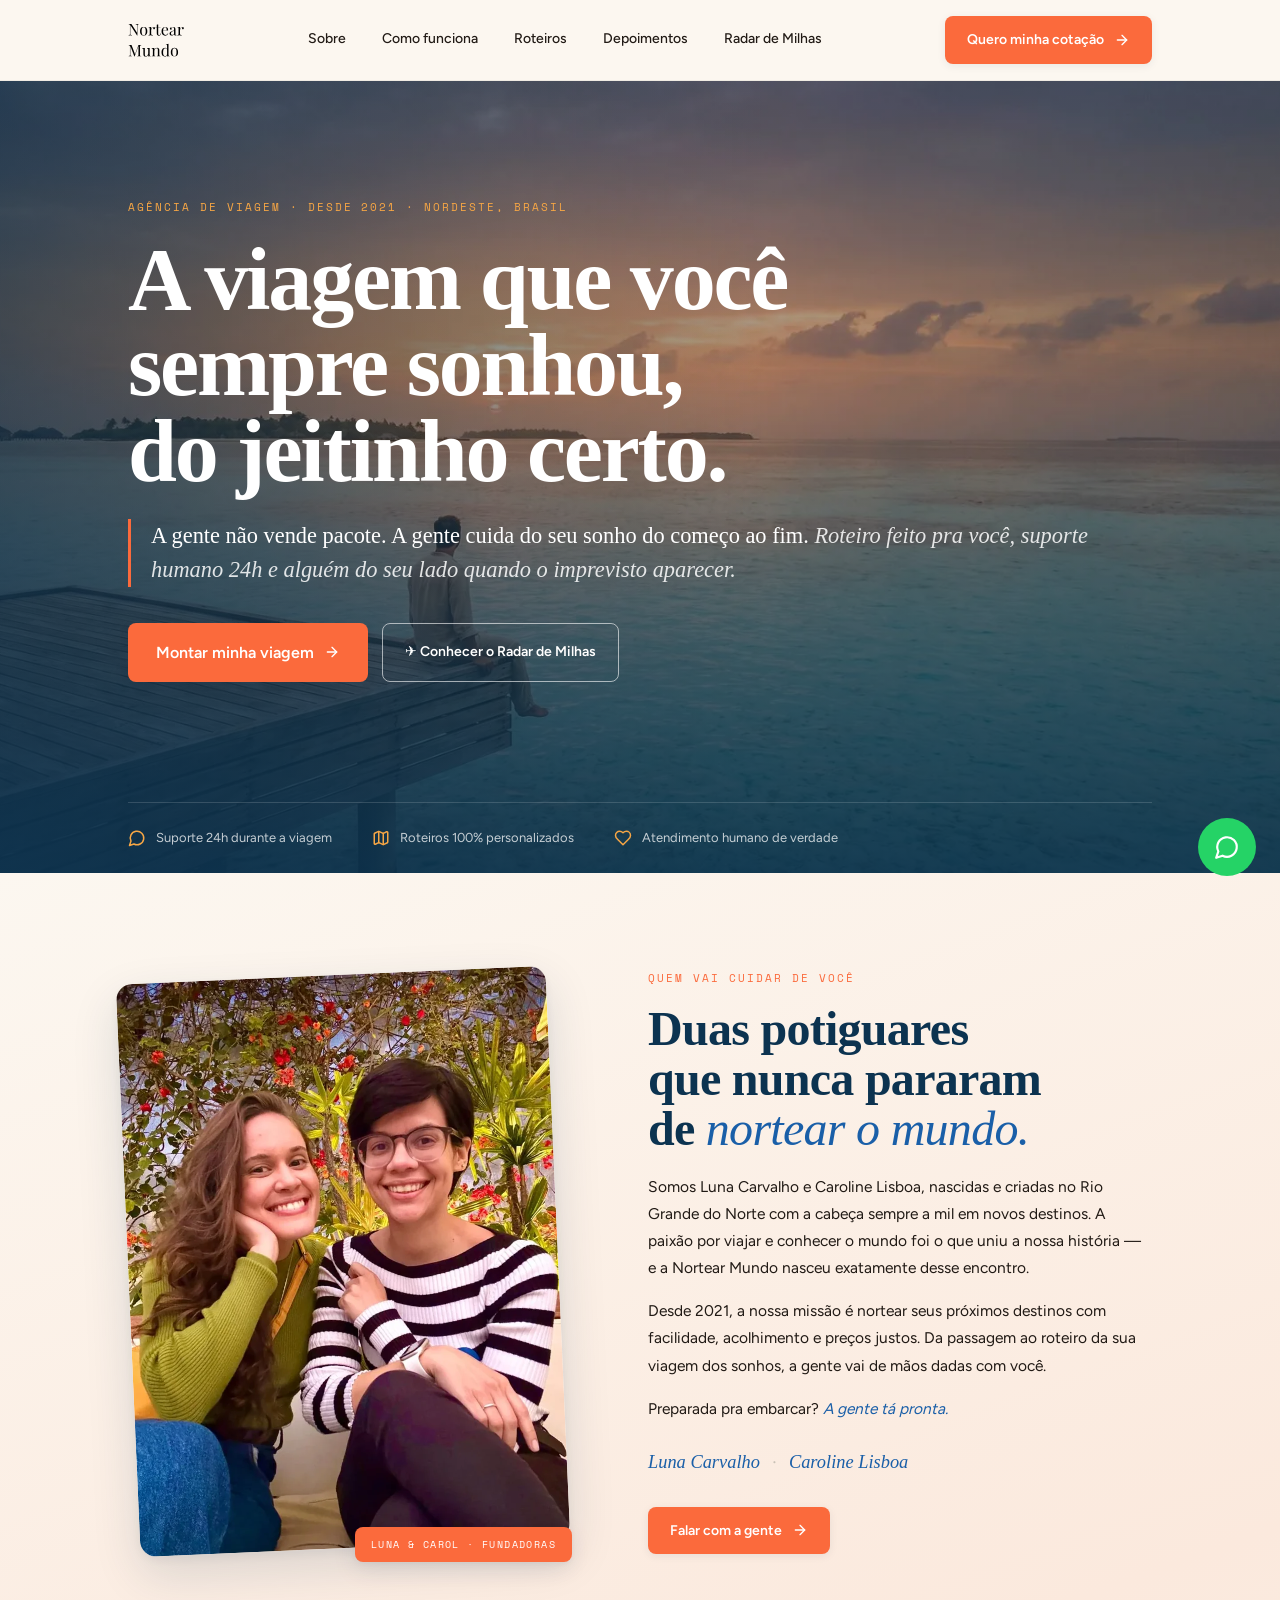
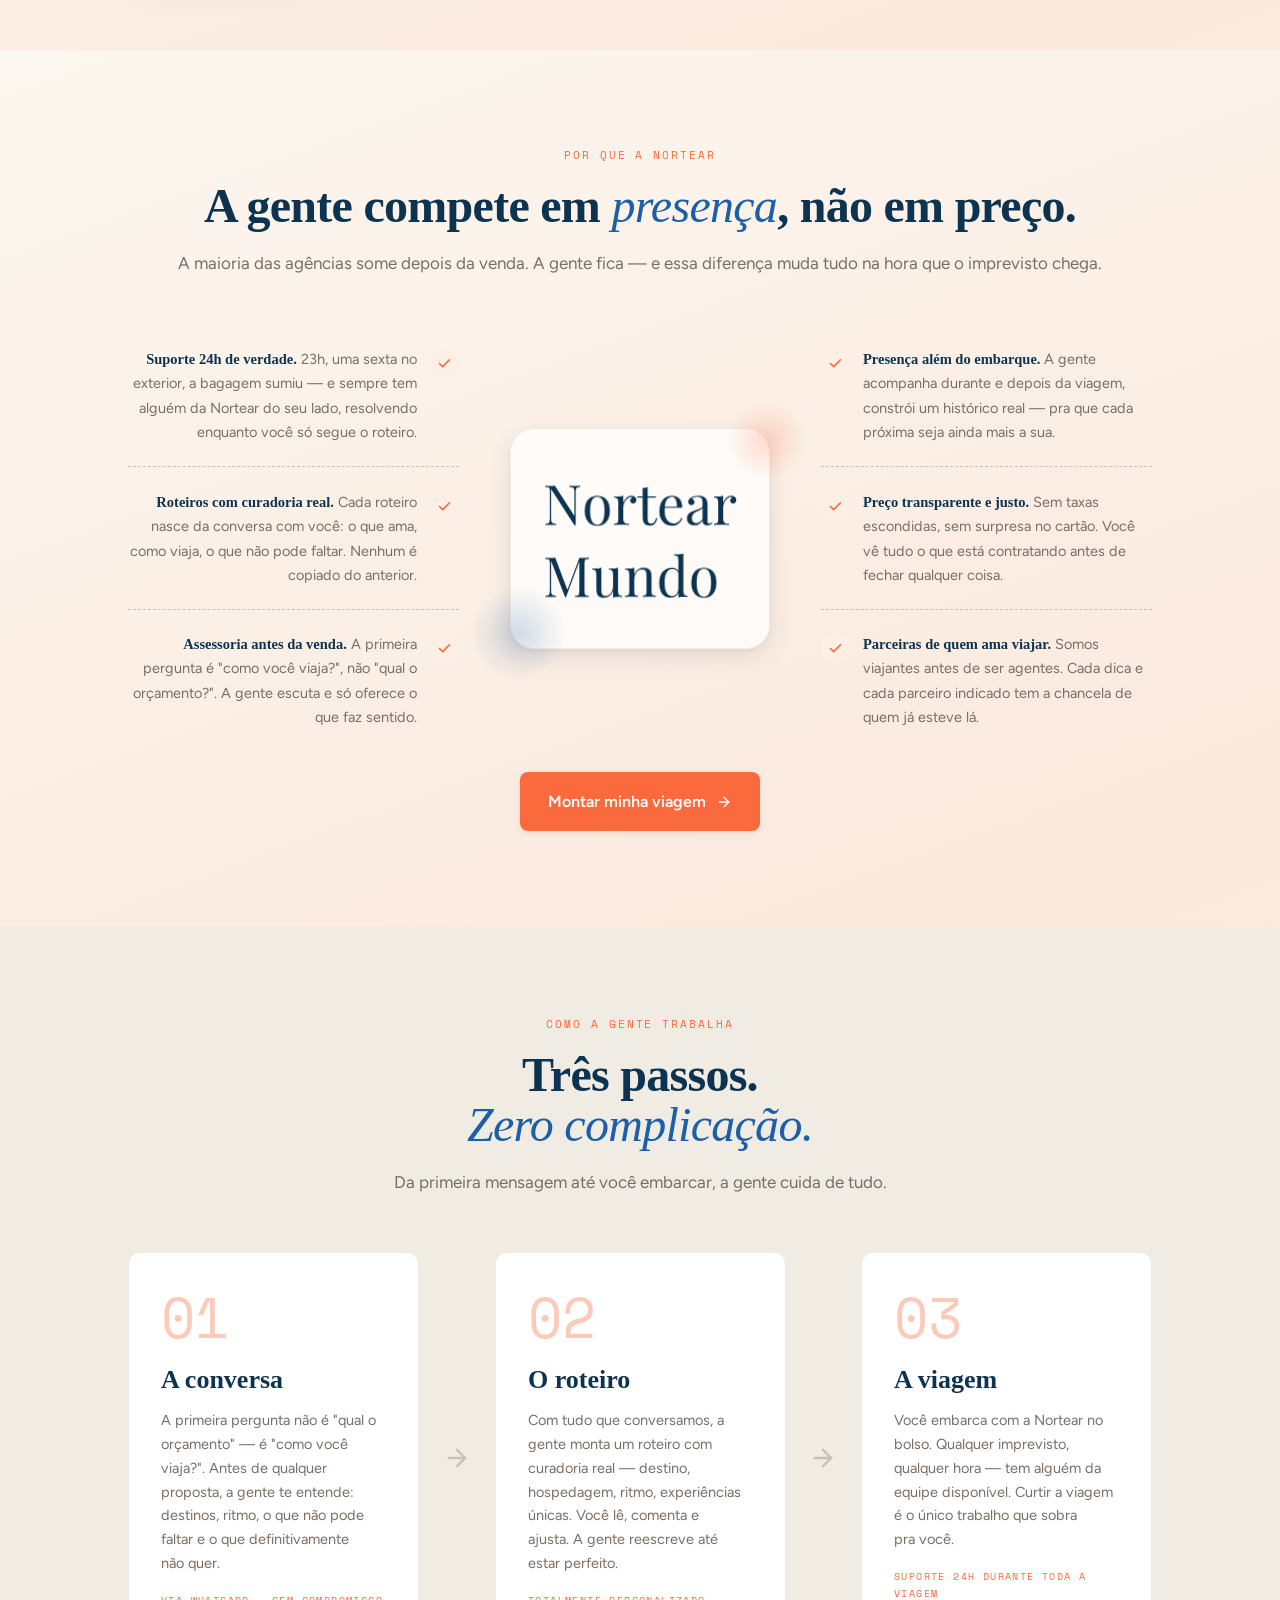
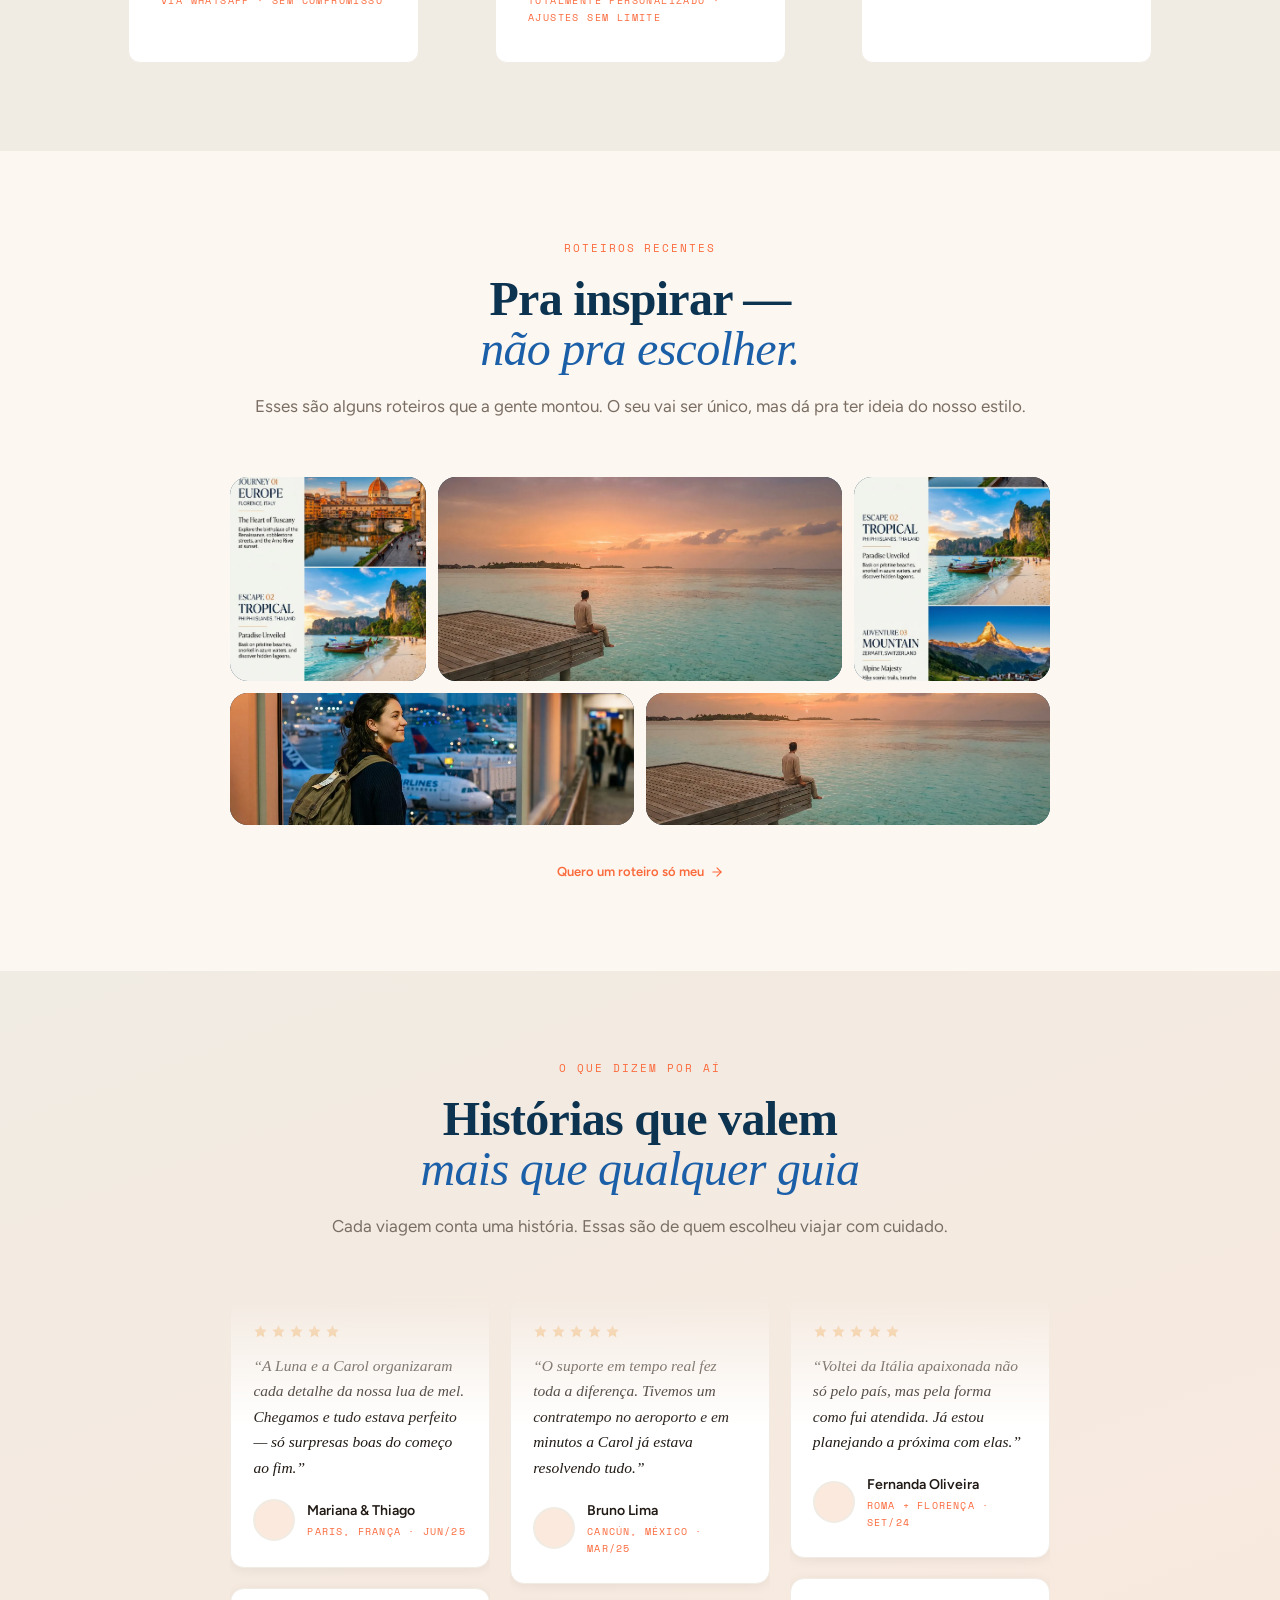
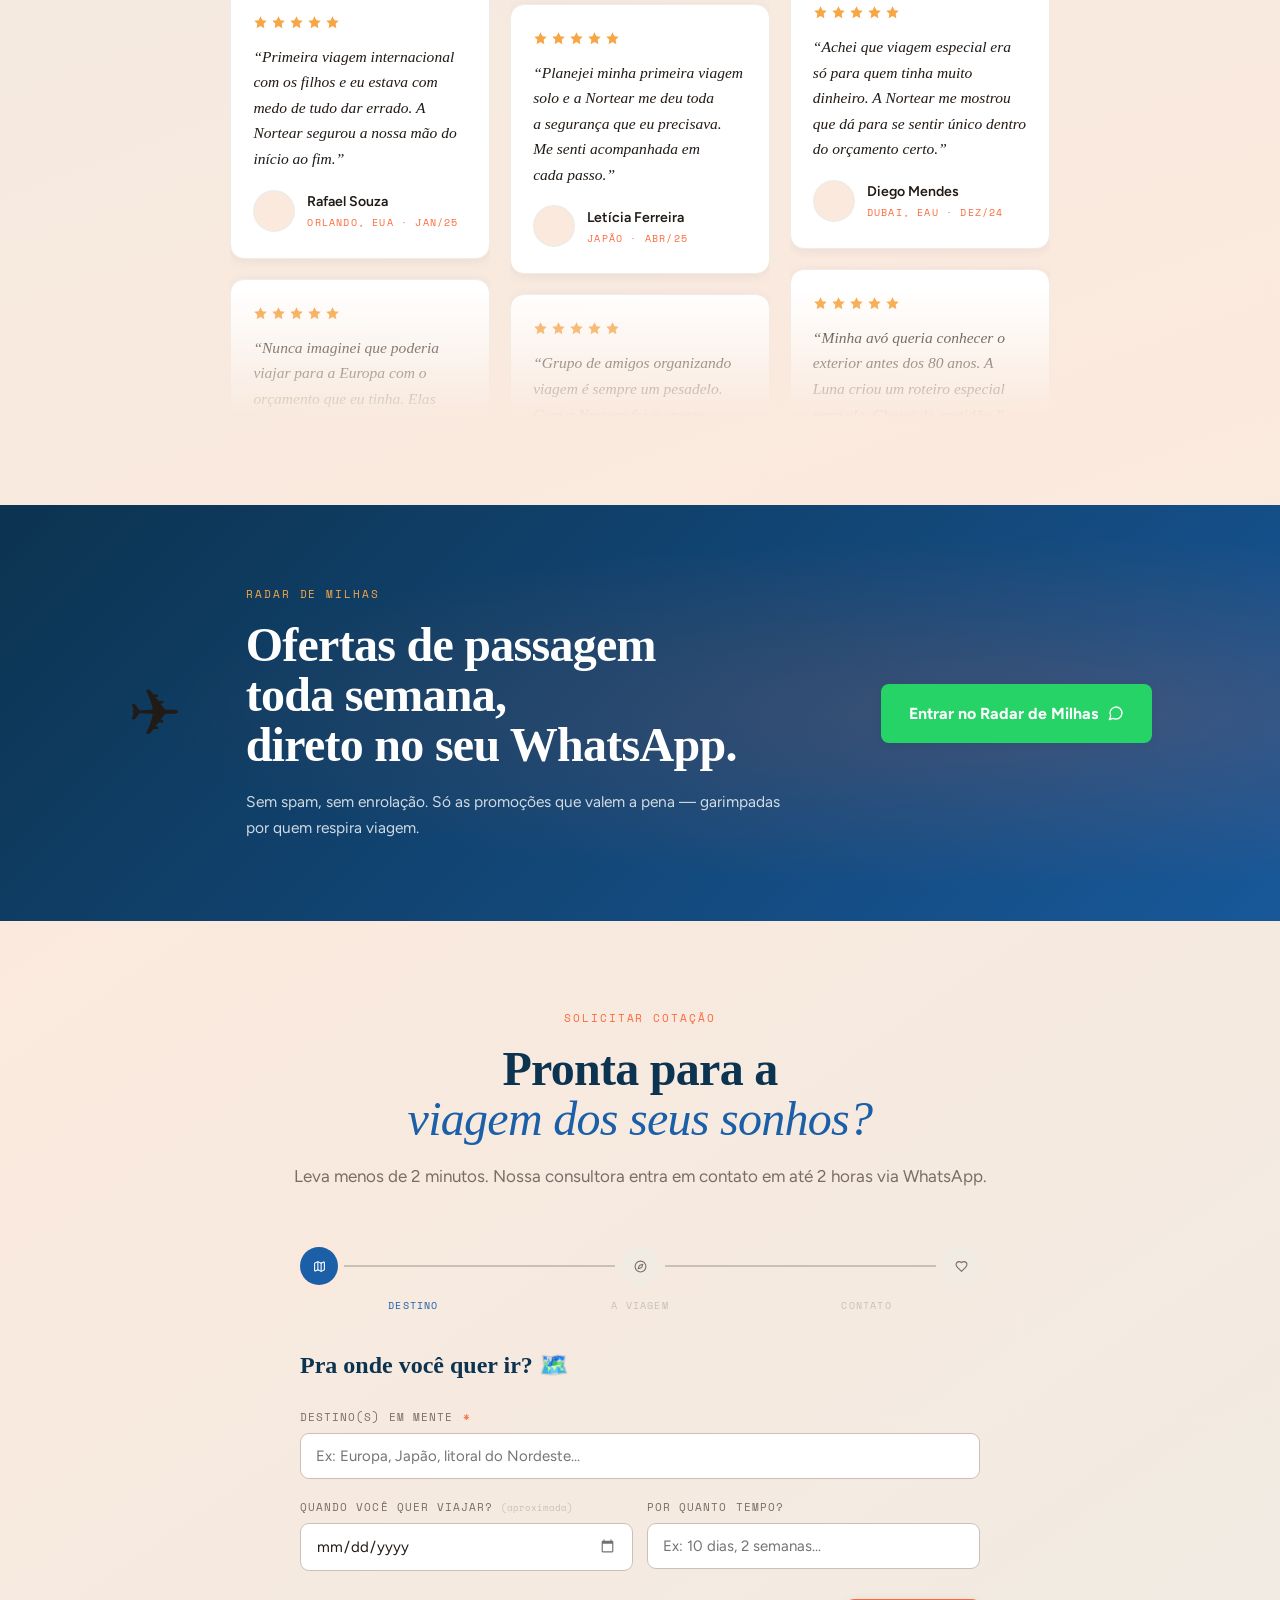
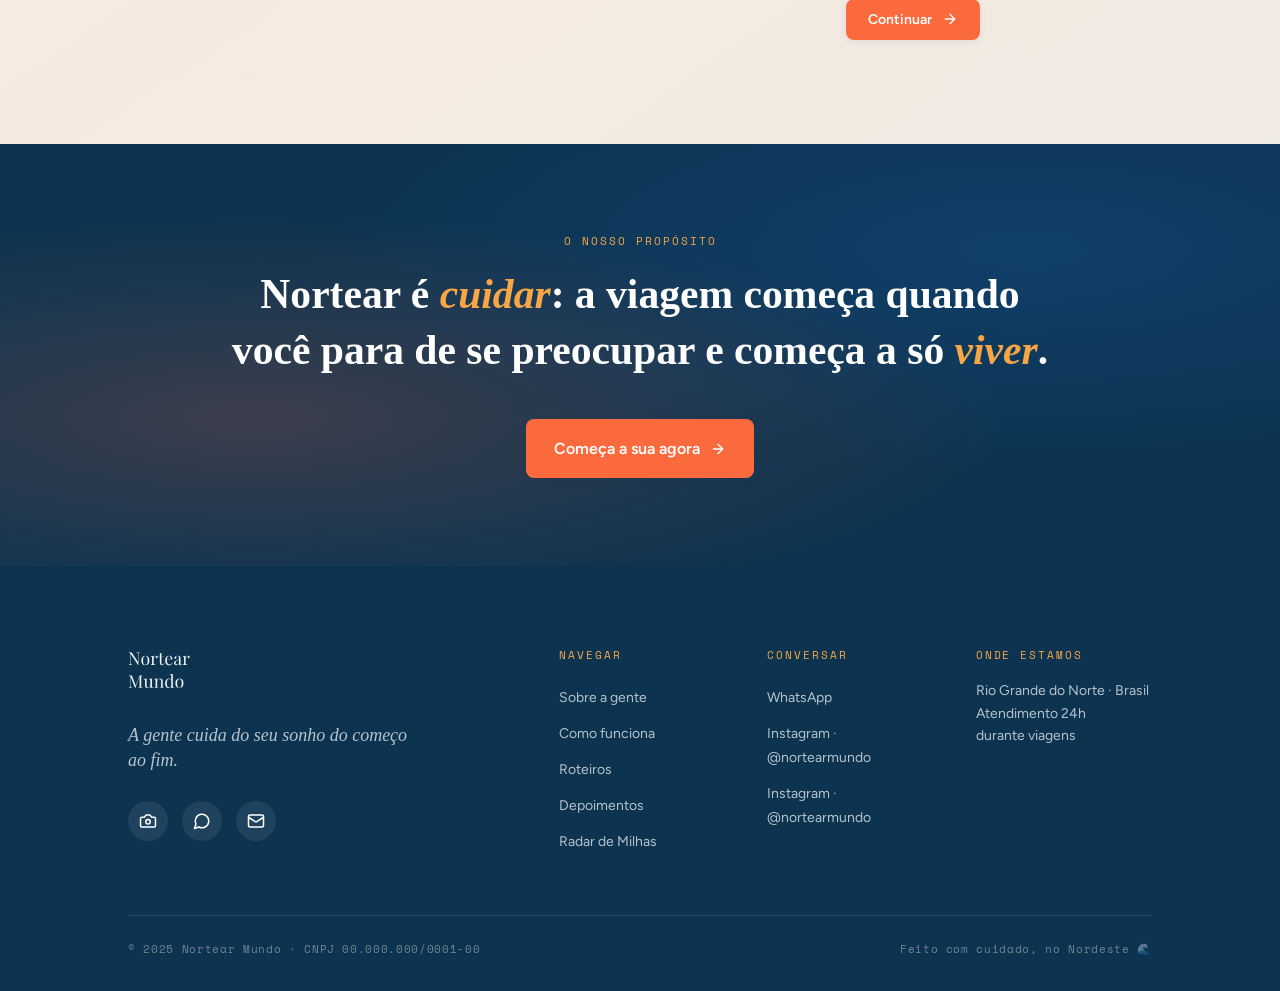
==== commit 6d9a7e9c: "Re-sync identidade: Pôr do Sol Tropical + Newsreader/Figtree/Space Mono Migra o site da paleta Horiz" ====
--- a/index.html
+++ b/index.html
@@ -5,12 +5,12 @@
 <meta name="viewport" content="width=device-width,initial-scale=1">
 <title>Nortear Mundo — Agência de viagem que cuida de você</title>
 <meta name="description" content="Roteiros personalizados, suporte 24h e o cuidado de quem faz da sua viagem uma história. Fale com a Nortear Mundo e realize o destino que você sempre sonhou.">
-<meta name="theme-color" content="#0D3B6E">
+<meta name="theme-color" content="#0C3350">
 
 <!-- Fonts: self-hosted woff2 — zero requisição para o Google -->
-<!-- Preload das DUAS fontes do LCP: título hero = Playfair 900, corpo = DM Sans 400 -->
-<link rel="preload" href="fonts/playfair-900.woff2" as="font" type="font/woff2" crossorigin>
-<link rel="preload" href="fonts/dmsans-400.woff2"   as="font" type="font/woff2" crossorigin>
+<!-- Preload das DUAS fontes do LCP: título hero = Newsreader 600, corpo = Figtree 400 -->
+<link rel="preload" href="fonts/newsreader-600.woff2" as="font" type="font/woff2" crossorigin>
+<link rel="preload" href="fonts/figtree-400.woff2"    as="font" type="font/woff2" crossorigin>
 
 <!-- LCP poster: carrega antes de qualquer coisa -->
 <link rel="preload" as="image" href="assets/photo-tropical-sunset.webp" fetchpriority="high">
@@ -21,17 +21,19 @@
 <style>
 /* ===== fonts.css ===== */
 /* Self-hosted brand fonts (latin subset, woff2). No external requests. */
-
-@font-face{font-family:'DM Mono';font-style:normal;font-weight:400;font-display:swap;src:url('fonts/dmmono-400.woff2') format('woff2');unicode-range:U+0000-00FF, U+0131, U+0152-0153, U+02BB-02BC, U+02C6, U+02DA, U+02DC, U+0304, U+0308, U+0329, U+2000-206F, U+20AC, U+2122, U+2191, U+2193, U+2212, U+2215, U+FEFF, U+FFFD;}
-@font-face{font-family:'DM Mono';font-style:normal;font-weight:500;font-display:swap;src:url('fonts/dmmono-500.woff2') format('woff2');unicode-range:U+0000-00FF, U+0131, U+0152-0153, U+02BB-02BC, U+02C6, U+02DA, U+02DC, U+0304, U+0308, U+0329, U+2000-206F, U+20AC, U+2122, U+2191, U+2193, U+2212, U+2215, U+FEFF, U+FFFD;}
-@font-face{font-family:'DM Sans';font-style:normal;font-weight:400;font-display:swap;src:url('fonts/dmsans-400.woff2') format('woff2');unicode-range:U+0000-00FF, U+0131, U+0152-0153, U+02BB-02BC, U+02C6, U+02DA, U+02DC, U+0304, U+0308, U+0329, U+2000-206F, U+20AC, U+2122, U+2191, U+2193, U+2212, U+2215, U+FEFF, U+FFFD;}
-@font-face{font-family:'DM Sans';font-style:normal;font-weight:500;font-display:swap;src:url('fonts/dmsans-500.woff2') format('woff2');unicode-range:U+0000-00FF, U+0131, U+0152-0153, U+02BB-02BC, U+02C6, U+02DA, U+02DC, U+0304, U+0308, U+0329, U+2000-206F, U+20AC, U+2122, U+2191, U+2193, U+2212, U+2215, U+FEFF, U+FFFD;}
-@font-face{font-family:'DM Sans';font-style:normal;font-weight:600;font-display:swap;src:url('fonts/dmsans-600.woff2') format('woff2');unicode-range:U+0000-00FF, U+0131, U+0152-0153, U+02BB-02BC, U+02C6, U+02DA, U+02DC, U+0304, U+0308, U+0329, U+2000-206F, U+20AC, U+2122, U+2191, U+2193, U+2212, U+2215, U+FEFF, U+FFFD;}
-@font-face{font-family:'DM Sans';font-style:normal;font-weight:700;font-display:swap;src:url('fonts/dmsans-700.woff2') format('woff2');unicode-range:U+0000-00FF, U+0131, U+0152-0153, U+02BB-02BC, U+02C6, U+02DA, U+02DC, U+0304, U+0308, U+0329, U+2000-206F, U+20AC, U+2122, U+2191, U+2193, U+2212, U+2215, U+FEFF, U+FFFD;}
-@font-face{font-family:'Playfair Display';font-style:italic;font-weight:400;font-display:swap;src:url('fonts/playfair-400i.woff2') format('woff2');unicode-range:U+0000-00FF, U+0131, U+0152-0153, U+02BB-02BC, U+02C6, U+02DA, U+02DC, U+0304, U+0308, U+0329, U+2000-206F, U+20AC, U+2122, U+2191, U+2193, U+2212, U+2215, U+FEFF, U+FFFD;}
-@font-face{font-family:'Playfair Display';font-style:normal;font-weight:400;font-display:swap;src:url('fonts/playfair-400.woff2') format('woff2');unicode-range:U+0000-00FF, U+0131, U+0152-0153, U+02BB-02BC, U+02C6, U+02DA, U+02DC, U+0304, U+0308, U+0329, U+2000-206F, U+20AC, U+2122, U+2191, U+2193, U+2212, U+2215, U+FEFF, U+FFFD;}
-@font-face{font-family:'Playfair Display';font-style:normal;font-weight:700;font-display:swap;src:url('fonts/playfair-700.woff2') format('woff2');unicode-range:U+0000-00FF, U+0131, U+0152-0153, U+02BB-02BC, U+02C6, U+02DA, U+02DC, U+0304, U+0308, U+0329, U+2000-206F, U+20AC, U+2122, U+2191, U+2193, U+2212, U+2215, U+FEFF, U+FFFD;}
-@font-face{font-family:'Playfair Display';font-style:normal;font-weight:900;font-display:swap;src:url('fonts/playfair-900.woff2') format('woff2');unicode-range:U+0000-00FF, U+0131, U+0152-0153, U+02BB-02BC, U+02C6, U+02DA, U+02DC, U+0304, U+0308, U+0329, U+2000-206F, U+20AC, U+2122, U+2191, U+2193, U+2212, U+2215, U+FEFF, U+FFFD;}
+/* Tipografia oficial: Newsreader (display) + Figtree (corpo) + Space Mono (etiqueta) */
+
+@font-face{font-family:'Space Mono';font-style:normal;font-weight:400;font-display:swap;src:url('fonts/spacemono-400.woff2') format('woff2');unicode-range:U+0000-00FF, U+0131, U+0152-0153, U+02BB-02BC, U+02C6, U+02DA, U+02DC, U+0304, U+0308, U+0329, U+2000-206F, U+20AC, U+2122, U+2191, U+2193, U+2212, U+2215, U+FEFF, U+FFFD;}
+@font-face{font-family:'Space Mono';font-style:normal;font-weight:700;font-display:swap;src:url('fonts/spacemono-700.woff2') format('woff2');unicode-range:U+0000-00FF, U+0131, U+0152-0153, U+02BB-02BC, U+02C6, U+02DA, U+02DC, U+0304, U+0308, U+0329, U+2000-206F, U+20AC, U+2122, U+2191, U+2193, U+2212, U+2215, U+FEFF, U+FFFD;}
+@font-face{font-family:'Figtree';font-style:normal;font-weight:400;font-display:swap;src:url('fonts/figtree-400.woff2') format('woff2');unicode-range:U+0000-00FF, U+0131, U+0152-0153, U+02BB-02BC, U+02C6, U+02DA, U+02DC, U+0304, U+0308, U+0329, U+2000-206F, U+20AC, U+2122, U+2191, U+2193, U+2212, U+2215, U+FEFF, U+FFFD;}
+@font-face{font-family:'Figtree';font-style:normal;font-weight:500;font-display:swap;src:url('fonts/figtree-500.woff2') format('woff2');unicode-range:U+0000-00FF, U+0131, U+0152-0153, U+02BB-02BC, U+02C6, U+02DA, U+02DC, U+0304, U+0308, U+0329, U+2000-206F, U+20AC, U+2122, U+2191, U+2193, U+2212, U+2215, U+FEFF, U+FFFD;}
+@font-face{font-family:'Figtree';font-style:normal;font-weight:600;font-display:swap;src:url('fonts/figtree-600.woff2') format('woff2');unicode-range:U+0000-00FF, U+0131, U+0152-0153, U+02BB-02BC, U+02C6, U+02DA, U+02DC, U+0304, U+0308, U+0329, U+2000-206F, U+20AC, U+2122, U+2191, U+2193, U+2212, U+2215, U+FEFF, U+FFFD;}
+@font-face{font-family:'Figtree';font-style:normal;font-weight:700;font-display:swap;src:url('fonts/figtree-700.woff2') format('woff2');unicode-range:U+0000-00FF, U+0131, U+0152-0153, U+02BB-02BC, U+02C6, U+02DA, U+02DC, U+0304, U+0308, U+0329, U+2000-206F, U+20AC, U+2122, U+2191, U+2193, U+2212, U+2215, U+FEFF, U+FFFD;}
+@font-face{font-family:'Newsreader';font-style:italic;font-weight:400;font-display:swap;src:url('fonts/newsreader-400i.woff2') format('woff2');unicode-range:U+0000-00FF, U+0131, U+0152-0153, U+02BB-02BC, U+02C6, U+02DA, U+02DC, U+0304, U+0308, U+0329, U+2000-206F, U+20AC, U+2122, U+2191, U+2193, U+2212, U+2215, U+FEFF, U+FFFD;}
+@font-face{font-family:'Newsreader';font-style:normal;font-weight:400;font-display:swap;src:url('fonts/newsreader-400.woff2') format('woff2');unicode-range:U+0000-00FF, U+0131, U+0152-0153, U+02BB-02BC, U+02C6, U+02DA, U+02DC, U+0304, U+0308, U+0329, U+2000-206F, U+20AC, U+2122, U+2191, U+2193, U+2212, U+2215, U+FEFF, U+FFFD;}
+@font-face{font-family:'Newsreader';font-style:normal;font-weight:500;font-display:swap;src:url('fonts/newsreader-500.woff2') format('woff2');unicode-range:U+0000-00FF, U+0131, U+0152-0153, U+02BB-02BC, U+02C6, U+02DA, U+02DC, U+0304, U+0308, U+0329, U+2000-206F, U+20AC, U+2122, U+2191, U+2193, U+2212, U+2215, U+FEFF, U+FFFD;}
+@font-face{font-family:'Newsreader';font-style:normal;font-weight:600;font-display:swap;src:url('fonts/newsreader-600.woff2') format('woff2');unicode-range:U+0000-00FF, U+0131, U+0152-0153, U+02BB-02BC, U+02C6, U+02DA, U+02DC, U+0304, U+0308, U+0329, U+2000-206F, U+20AC, U+2122, U+2191, U+2193, U+2212, U+2215, U+FEFF, U+FFFD;}
+@font-face{font-family:'Newsreader';font-style:normal;font-weight:700;font-display:swap;src:url('fonts/newsreader-700.woff2') format('woff2');unicode-range:U+0000-00FF, U+0131, U+0152-0153, U+02BB-02BC, U+02C6, U+02DA, U+02DC, U+0304, U+0308, U+0329, U+2000-206F, U+20AC, U+2122, U+2191, U+2193, U+2212, U+2215, U+FEFF, U+FFFD;}
 
 /* ===== colors_and_type.css ===== */
 /* ============================================================
@@ -40,7 +42,7 @@
    ============================================================
    Use this as the single source of truth for visual foundations.
    - Brand palette (azul-led, laranja accent)
-   - Typography scale (Playfair Display + DM Sans + DM Mono)
+   - Typography scale (Newsreader + Figtree + Space Mono)
    - Semantic aliases (fg, bg, h1..h6, p, mono…)
    ============================================================ */
 
@@ -52,20 +54,21 @@
      COLORS — PRIMARY (Portuguese names preserved
      from the brandbook; English aliases below)
      ────────────────────────────────────────── */
-  --azul-nortear:    #1A5FA8;   /* Cor dominante — confiança, horizonte */
-  --azul-profundo:   #0D3B6E;   /* Contraste e peso — âncora */
-  --azul-ceu:        #4A8FD4;   /* Gradientes, hover */
-  --azul-nevoa:      #EBF3FB;   /* Cards, inputs, separadores suaves */
-
-  --laranja-nortear: #F47C20;   /* Acento — CTAs, destaques */
-  --laranja-ambar:   #FAA95A;   /* Hover de CTAs, decorativo */
-  --laranja-suave:   #FEF0E3;   /* Fundo de copy-exemplo */
-
-  --branco-areia:    #FAFAF8;   /* Off-white — fundo padrão */
-  --cinza-claro:     #F2F1EF;   /* Cards alternados, divisores */
-  --cinza-medio:     #C8C4BE;   /* Bordas, hairlines */
-  --cinza-baunilha:  #6B6560;   /* Texto secundário */
-  --grafite:         #1C1916;   /* Texto principal (NUNCA #000) */
+  /* Tema "Pôr do Sol Tropical" — nomes preservados, valores evoluídos */
+  --azul-nortear:    #1A5FA8;   /* Azul Nortear — dominante, horizonte (mantido) */
+  --azul-profundo:   #0C3350;   /* Marinho Maré — âncora */
+  --azul-ceu:        #4A8FD4;   /* Azul Céu — gradientes, hover (mantido) */
+  --azul-nevoa:      #FBE9DD;   /* Rosa Aurora — cards, inputs, separadores (apoio quente) */
+
+  --laranja-nortear: #FB6A3C;   /* Coral Poente — acento, CTAs, destaques */
+  --laranja-ambar:   #F6A645;   /* Âmbar Dourado — hover de CTAs, decorativo */
+  --laranja-suave:   #FEEFE6;   /* Coral Suave — fundo de copy-exemplo */
+
+  --branco-areia:    #FCF7F0;   /* Areia Quente — off-white, fundo padrão */
+  --cinza-claro:     #F0EBE3;   /* Areia 2 — cards alternados, divisores */
+  --cinza-medio:     #C9C1B6;   /* Borda — bordas, hairlines */
+  --cinza-baunilha:  #7A6E64;   /* Madeira — texto secundário */
+  --grafite:         #211A15;   /* Grafite Quente — texto principal (NUNCA #000) */
 
   /* Status (sparingly used — territory ✓/✗ only) */
   --sucesso:         #27AE60;
@@ -104,9 +107,9 @@
   /* ──────────────────────────────────────────
      TYPOGRAPHY — FAMILIES
      ────────────────────────────────────────── */
-  --font-display: 'Playfair Display', Georgia, 'Times New Roman', serif;
-  --font-body:    'DM Sans', system-ui, -apple-system, BlinkMacSystemFont, sans-serif;
-  --font-mono:    'DM Mono', ui-monospace, 'SFMono-Regular', Menlo, monospace;
+  --font-display: 'Newsreader', Georgia, 'Times New Roman', serif;
+  --font-body:    'Figtree', system-ui, -apple-system, BlinkMacSystemFont, sans-serif;
+  --font-mono:    'Space Mono', ui-monospace, 'SFMono-Regular', Menlo, monospace;
 
   /* ──────────────────────────────────────────
      TYPE SCALE — modular, mobile-first
@@ -126,14 +129,14 @@
   --lh-tight:   1.05;
   --lh-snug:    1.2;
   --lh-normal:  1.45;
-  --lh-relaxed: 1.7;   /* DM Sans body — sempre 1.7 */
+  --lh-relaxed: 1.7;   /* Figtree body — sempre 1.7 */
 
   /* Tracking */
   --ls-tight:   -0.02em;
   --ls-snug:    -0.01em;
   --ls-normal:   0;
   --ls-wide:     0.04em;
-  --ls-mono:     0.12em;   /* DM Mono labels */
+  --ls-mono:     0.12em;   /* Space Mono labels */
   --ls-mono-wide:0.18em;   /* Eyebrows, capa-tag */
 
   /* ──────────────────────────────────────────
@@ -166,11 +169,11 @@
      SHADOWS — soft, warm, never harsh
      Tinted with the deep blue rather than neutral
      ────────────────────────────────────────── */
-  --shadow-xs: 0 1px 2px rgba(13, 59, 110, 0.06);
-  --shadow-sm: 0 2px 8px rgba(13, 59, 110, 0.08);
-  --shadow-md: 0 8px 24px rgba(13, 59, 110, 0.10), 0 2px 6px rgba(13, 59, 110, 0.05);
-  --shadow-lg: 0 18px 48px rgba(13, 59, 110, 0.14), 0 4px 12px rgba(13, 59, 110, 0.06);
-  --shadow-focus: 0 0 0 3px rgba(244, 124, 32, 0.30);
+  --shadow-xs: 0 1px 2px rgba(12, 51, 80, 0.06);
+  --shadow-sm: 0 2px 8px rgba(12, 51, 80, 0.08);
+  --shadow-md: 0 8px 24px rgba(12, 51, 80, 0.10), 0 2px 6px rgba(12, 51, 80, 0.05);
+  --shadow-lg: 0 18px 48px rgba(12, 51, 80, 0.14), 0 4px 12px rgba(12, 51, 80, 0.06);
+  --shadow-focus: 0 0 0 3px rgba(251, 106, 60, 0.30);
 
   /* ──────────────────────────────────────────
      MOTION
@@ -210,7 +213,7 @@
    ============================================================ */
 h1, .h1 {
   font-family: var(--font-display);
-  font-weight: 900;
+  font-weight: 600;
   font-size: clamp(var(--fs-3xl), 6vw, var(--fs-5xl));
   line-height: var(--lh-tight);
   letter-spacing: var(--ls-tight);
@@ -221,7 +224,7 @@
 
 h2, .h2 {
   font-family: var(--font-display);
-  font-weight: 700;
+  font-weight: 600;
   font-size: clamp(var(--fs-xl), 3vw, var(--fs-2xl));
   line-height: var(--lh-snug);
   letter-spacing: var(--ls-snug);
@@ -232,7 +235,7 @@
 
 h3, .h3 {
   font-family: var(--font-display);
-  font-weight: 700;
+  font-weight: 600;
   font-size: var(--fs-lg);
   line-height: 1.3;
   color: var(--primary-deep);
@@ -266,7 +269,7 @@
 strong, b { font-weight: 600; color: var(--fg); }
 em, i    { font-style: italic; }
 
-/* Italic Playfair for taglines / italic display */
+/* Italic Newsreader for taglines / italic display */
 .italic-display {
   font-family: var(--font-display);
   font-style: italic;
@@ -278,7 +281,7 @@
 .eyebrow, .mono-label {
   font-family: var(--font-mono);
   font-size: var(--fs-xs);
-  font-weight: 500;
+  font-weight: 400;
   letter-spacing: var(--ls-mono-wide);
   text-transform: uppercase;
   color: var(--accent);
@@ -323,8 +326,8 @@
 
 /* CTA pulse loop — viés de saliência */
 @keyframes nm-cta-pulse {
-  0%,100% { box-shadow: var(--shadow-sm), 0 0 0 0 rgba(244,124,32,0.40); }
-  55%     { box-shadow: var(--shadow-sm), 0 0 0 10px rgba(244,124,32,0); }
+  0%,100% { box-shadow: var(--shadow-sm), 0 0 0 0 rgba(251,106,60,0.40); }
+  55%     { box-shadow: var(--shadow-sm), 0 0 0 10px rgba(251,106,60,0); }
 }
 .nm-btn-primary {
   background: var(--accent); color: #fff;
@@ -333,9 +336,9 @@
 }
 .nm-btn-primary:hover {
   animation: none;
-  background: #D96A10;
+  background: #E0531F;
   color: #fff;
-  box-shadow: var(--shadow-md), 0 6px 20px rgba(217,106,16,.35);
+  box-shadow: var(--shadow-md), 0 6px 20px rgba(224,83,31,.35);
   transform: translateY(-2px);
 }
 .nm-btn-ghost { background: transparent; color: var(--primary-deep); border: 1.5px solid var(--primary-deep); }
@@ -356,7 +359,7 @@
 }
 .nm-eyebrow-dark { color: var(--accent); }
 .nm-h2 {
-  font-family: var(--font-display); font-weight: 700;
+  font-family: var(--font-display); font-weight: 600;
   font-size: clamp(1.7rem, 5.5vw, 3rem); line-height: 1.05; letter-spacing: -0.015em;
   color: var(--primary-deep); margin: 0 0 18px; text-wrap: balance;
 }
@@ -379,10 +382,10 @@
 }
 /* Frosted glass quando scrollado */
 .nm-header.is-scrolled {
-  background: rgba(250, 250, 248, 0.72);
+  background: rgba(252, 247, 240, 0.72);
   backdrop-filter: blur(20px);
   -webkit-backdrop-filter: blur(20px);
-  box-shadow: 0 2px 24px rgba(13,59,110,.10);
+  box-shadow: 0 2px 24px rgba(12,51,80,.10);
   border-bottom-color: transparent;
 }
 .nm-logo { text-decoration: none; display: flex; align-items: center; }
@@ -427,8 +430,8 @@
 .nm-hero-overlay {
   position: absolute; inset: 0;
   background:
-    linear-gradient(180deg, rgba(13,59,110,.35) 0%, rgba(13,59,110,.15) 40%, rgba(13,59,110,.85) 100%),
-    linear-gradient(90deg, rgba(13,59,110,.55) 0%, rgba(13,59,110,0) 60%);
+    linear-gradient(180deg, rgba(12,51,80,.35) 0%, rgba(12,51,80,.15) 40%, rgba(12,51,80,.85) 100%),
+    linear-gradient(90deg, rgba(12,51,80,.55) 0%, rgba(12,51,80,0) 60%);
 }
 .nm-hero-inner {
   position: relative; width: 100%; padding-bottom: 80px;
@@ -439,7 +442,7 @@
   margin-bottom: 20px;
 }
 .nm-display {
-  font-family: var(--font-display); font-weight: 900;
+  font-family: var(--font-display); font-weight: 600;
   font-size: clamp(2rem, 8.5vw, 5.5rem); line-height: 0.98;
   letter-spacing: -0.025em; color: #fff; margin: 0 0 24px;
   text-wrap: balance;
@@ -504,7 +507,7 @@
 }
 .nm-feature-icon .ico { width: 22px; height: 22px; stroke-width: 1.5; color: var(--primary-deep); }
 .nm-feature-title {
-  font-family: var(--font-display); font-weight: 700;
+  font-family: var(--font-display); font-weight: 600;
   font-size: 19px; line-height: 1.25; color: var(--primary-deep);
   margin: 0 0 10px;
 }
@@ -529,7 +532,7 @@
   color: var(--accent); opacity: 0.35; line-height: 1; margin-bottom: 18px;
 }
 .nm-step-title {
-  font-family: var(--font-display); font-weight: 700;
+  font-family: var(--font-display); font-weight: 600;
   font-size: 26px; color: var(--primary-deep); margin: 0 0 12px;
 }
 .nm-step-body {
@@ -563,7 +566,7 @@
 }
 .nm-roteiro-badge {
   position: absolute; top: 16px; left: 16px;
-  background: rgba(13,59,110,.92);
+  background: rgba(12,51,80,.92);
   color: #fff;
   font-family: var(--font-mono); font-size: 11px;
   letter-spacing: 0.12em; text-transform: uppercase; font-weight: 500;
@@ -572,7 +575,7 @@
 }
 .nm-roteiro-body { padding: 24px 24px 22px; display: flex; flex-direction: column; flex: 1; }
 .nm-roteiro-title {
-  font-family: var(--font-display); font-weight: 700; font-size: 26px;
+  font-family: var(--font-display); font-weight: 600; font-size: 26px;
   line-height: 1.1; color: var(--primary-deep); margin: 0 0 4px;
 }
 .nm-roteiro-sub {
@@ -594,7 +597,7 @@
   text-transform: uppercase; color: var(--accent); margin-right: 4px;
 }
 .nm-price-value {
-  font-family: var(--font-display); font-weight: 900; font-size: 28px;
+  font-family: var(--font-display); font-weight: 600; font-size: 28px;
   color: var(--primary-deep); line-height: 1;
 }
 .nm-price-suffix { font-family: var(--font-body); font-size: 12px; color: var(--cinza-baunilha); }
@@ -635,7 +638,7 @@
 }
 .nm-bento-card::after {
   content: ''; position: absolute; inset: 0;
-  background: linear-gradient(to top, rgba(13,59,110,.88) 0%, rgba(13,59,110,.26) 55%, transparent 100%);
+  background: linear-gradient(to top, rgba(12,51,80,.88) 0%, rgba(12,51,80,.26) 55%, transparent 100%);
   opacity: 0; transition: opacity 360ms;
   z-index: 1;
 }
@@ -657,7 +660,7 @@
   backdrop-filter: blur(6px); -webkit-backdrop-filter: blur(6px);
 }
 .nm-bento-title {
-  font-family: var(--font-display); font-size: 1.05rem; font-weight: 700;
+  font-family: var(--font-display); font-size: 1.05rem; font-weight: 600;
   color: #fff; margin: 0 0 4px; line-height: 1.15;
 }
 .nm-bento-text { font-size: 12px; line-height: 1.5; color: rgba(255,255,255,.82); margin: 0; }
@@ -693,7 +696,7 @@
   background: linear-gradient(to top, rgba(0,0,0,.72), transparent);
 }
 .nm-bento-modal-caption h3 {
-  font-family: var(--font-display); font-size: 1.45rem; font-weight: 700;
+  font-family: var(--font-display); font-size: 1.45rem; font-weight: 600;
   color: #fff; margin: 0 0 4px;
 }
 .nm-bento-modal-caption p { font-size: 14px; color: rgba(255,255,255,.82); margin: 0; }
@@ -746,10 +749,10 @@
 .nm-quote-glyph {
   position: absolute; top: -28px; right: 36px;
   font-family: var(--font-display); font-size: 220px; line-height: 1;
-  color: rgba(244,124,32,0.18); pointer-events: none;
+  color: rgba(251,106,60,0.18); pointer-events: none;
 }
 .nm-quote-text {
-  font-family: var(--font-display); font-weight: 700;
+  font-family: var(--font-display); font-weight: 600;
   font-size: clamp(1.4rem, 2.4vw, 2rem); line-height: 1.4;
   color: #fff; margin: 0 0 28px; position: relative;
 }
@@ -774,7 +777,7 @@
 .nm-principle-bg {
   position: absolute; inset: 0;
   background:
-    radial-gradient(ellipse at 20% 65%, rgba(244,124,32,.20) 0%, transparent 52%),
+    radial-gradient(ellipse at 20% 65%, rgba(251,106,60,.20) 0%, transparent 52%),
     radial-gradient(ellipse at 80% 25%, rgba(26,95,168,.28) 0%, transparent 50%);
 }
 .nm-principle-inner {
@@ -782,11 +785,11 @@
   display: flex; flex-direction: column; align-items: center;
 }
 .nm-principle-text {
-  font-family: var(--font-display); font-weight: 700;
+  font-family: var(--font-display); font-weight: 600;
   font-size: clamp(1.7rem, 3.4vw, 2.6rem); line-height: 1.35;
   color: #fff; margin: 0 0 40px; text-wrap: balance;
 }
-.nm-principle-text em { font-style: italic; color: var(--laranja-ambar); font-weight: 700; }
+.nm-principle-text em { font-style: italic; color: var(--laranja-ambar); font-weight: 600; }
 
 /* ===== FOOTER ===== */
 .nm-footer {
@@ -799,7 +802,7 @@
 .nm-footer-brand { flex: 1 1 280px; }
 .nm-footer-cols { flex: 2 1 420px; }
 .nm-footer-mark {
-  font-family: var(--font-display); font-weight: 700; font-size: 38px;
+  font-family: var(--font-display); font-weight: 600; font-size: 38px;
   line-height: 0.95; color: #fff; letter-spacing: -0.02em; margin-bottom: 20px;
 }
 .nm-footer-tag {
@@ -980,7 +983,7 @@
     position: absolute; top: 100%; left: 0; right: 0;
     flex-direction: column; gap: 4px; align-items: stretch;
     padding: 16px 24px 22px;
-    background: rgba(250, 250, 248, 0.98);
+    background: rgba(252, 247, 240, 0.98);
     backdrop-filter: blur(14px); -webkit-backdrop-filter: blur(14px);
     border-bottom: 1px solid var(--border);
     box-shadow: var(--shadow-md);
@@ -1121,7 +1124,7 @@
   font-size: 14.5px; line-height: 1.68;
   color: var(--fg-muted); margin: 0;
 }
-.nm-dif3-item strong { font-family: var(--font-display); font-weight: 700; color: var(--primary-deep); }
+.nm-dif3-item strong { font-family: var(--font-display); font-weight: 600; color: var(--primary-deep); }
 
 .nm-dif3-cta-wrap {
   display: flex; justify-content: center;
@@ -1189,7 +1192,7 @@
 .nm-dif3-orb-1 {
   width: 80px; height: 80px;
   top: -28px; right: -36px;
-  background: radial-gradient(circle, rgba(244,124,32,.22), transparent 70%);
+  background: radial-gradient(circle, rgba(251,106,60,.22), transparent 70%);
   animation: nm-dif-float1 4.5s ease-in-out infinite;
 }
 .nm-dif3-orb-2 {
@@ -1210,7 +1213,7 @@
 .nm-timeline-dot {
   width:52px; height:52px; border-radius:50%; flex-shrink:0;
   background:var(--primary); color:#fff;
-  font-family:var(--font-display); font-weight:700; font-size:1rem;
+  font-family:var(--font-display); font-weight:600; font-size:1rem;
   display:flex; align-items:center; justify-content:center;
   box-shadow:0 0 0 8px var(--primary-tint);
   transition:background 280ms,box-shadow 280ms; position:relative; z-index:1;
@@ -1219,7 +1222,7 @@
 .nm-timeline-line { flex:1; width:2px; background:var(--border-strong); margin:10px auto; min-height:44px; transition:background 280ms; }
 .nm-timeline-item:hover .nm-timeline-line { background:var(--accent); }
 .nm-timeline-content { flex:1; padding:4px 0 48px; }
-.nm-timeline-title { font-family:var(--font-display); font-weight:700; font-size:clamp(1.2rem,2.2vw,1.5rem); color:var(--primary-deep); margin:0 0 10px; }
+.nm-timeline-title { font-family:var(--font-display); font-weight:600; font-size:clamp(1.2rem,2.2vw,1.5rem); color:var(--primary-deep); margin:0 0 10px; }
 .nm-timeline-body { font-size:15px; line-height:1.72; color:var(--fg); margin-bottom:14px; }
 .nm-timeline-tag { font-family:var(--font-mono); font-size:10px; letter-spacing:.14em; text-transform:uppercase; color:var(--accent); }
 
@@ -1313,7 +1316,7 @@
 }
 .nm-radar::before {
   content:''; position:absolute; inset:0;
-  background:radial-gradient(ellipse at 80% 50%,rgba(244,124,32,.18) 0%,transparent 60%);
+  background:radial-gradient(ellipse at 80% 50%,rgba(251,106,60,.18) 0%,transparent 60%);
   pointer-events:none;
 }
 .nm-radar-inner { display:flex; gap:clamp(28px,5vw,64px); align-items:center; flex-wrap:wrap; position:relative; z-index:1; }
@@ -1346,7 +1349,7 @@
 .nm-form-progress-labels { display:flex; justify-content:space-between; margin-bottom:36px; }
 .nm-form-progress-labels span { font-family:var(--font-mono); font-size:10px; letter-spacing:.12em; text-transform:uppercase; color:var(--cinza-medio); flex:1; text-align:center; transition:color 280ms; }
 .nm-form-progress-labels span.active { color:var(--primary); }
-.nm-form-step-h { font-family:var(--font-display); font-weight:700; font-size:clamp(1.2rem,2.4vw,1.5rem); color:var(--primary-deep); margin:0 0 28px; }
+.nm-form-step-h { font-family:var(--font-display); font-weight:600; font-size:clamp(1.2rem,2.4vw,1.5rem); color:var(--primary-deep); margin:0 0 28px; }
 .nm-field { display:flex; flex-direction:column; gap:6px; margin-bottom:20px; }
 .nm-field label { font-family:var(--font-mono); font-size:10.5px; font-weight:500; letter-spacing:.1em; text-transform:uppercase; color:var(--fg-muted); }
 .nm-req { color:var(--accent); margin-left:2px; }
@@ -1416,7 +1419,7 @@
   background:var(--primary-deep); color:#fff;
   display:flex; align-items:center; justify-content:center;
   text-decoration:none;
-  box-shadow:0 4px 18px rgba(13,59,110,.38);
+  box-shadow:0 4px 18px rgba(12,51,80,.38);
   opacity:0; visibility:hidden;
   transition:opacity 300ms var(--ease-out), visibility 0s 300ms, transform 200ms var(--ease-out);
 }
@@ -1424,7 +1427,7 @@
   opacity:1; visibility:visible;
   transition:opacity 300ms var(--ease-out), transform 200ms var(--ease-out);
 }
-.nm-fab-top:hover { transform:scale(1.12) translateY(-2px); box-shadow:0 8px 28px rgba(13,59,110,.55); color:#fff; }
+.nm-fab-top:hover { transform:scale(1.12) translateY(-2px); box-shadow:0 8px 28px rgba(12,51,80,.55); color:#fff; }
 .nm-fab-top .ico { width:24px; height:24px; stroke-width:2; }
 
 /* ============================================================
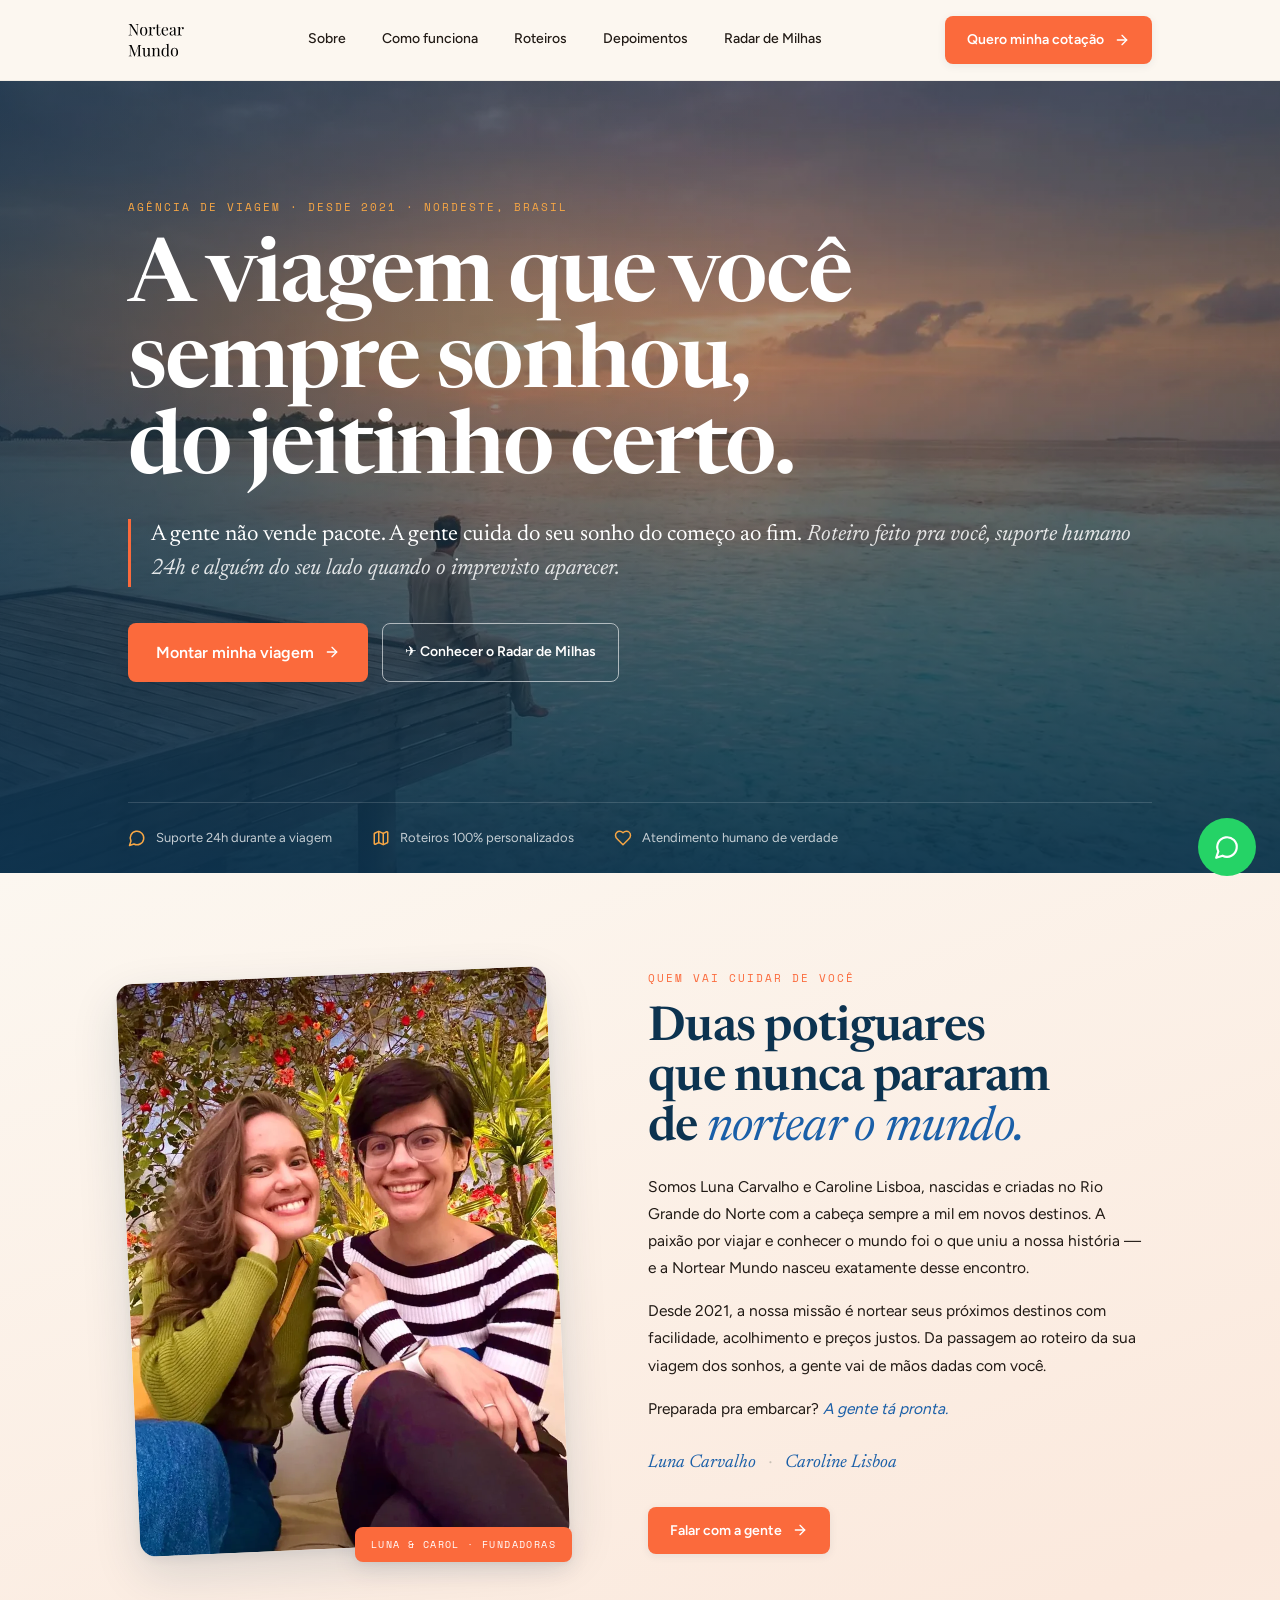
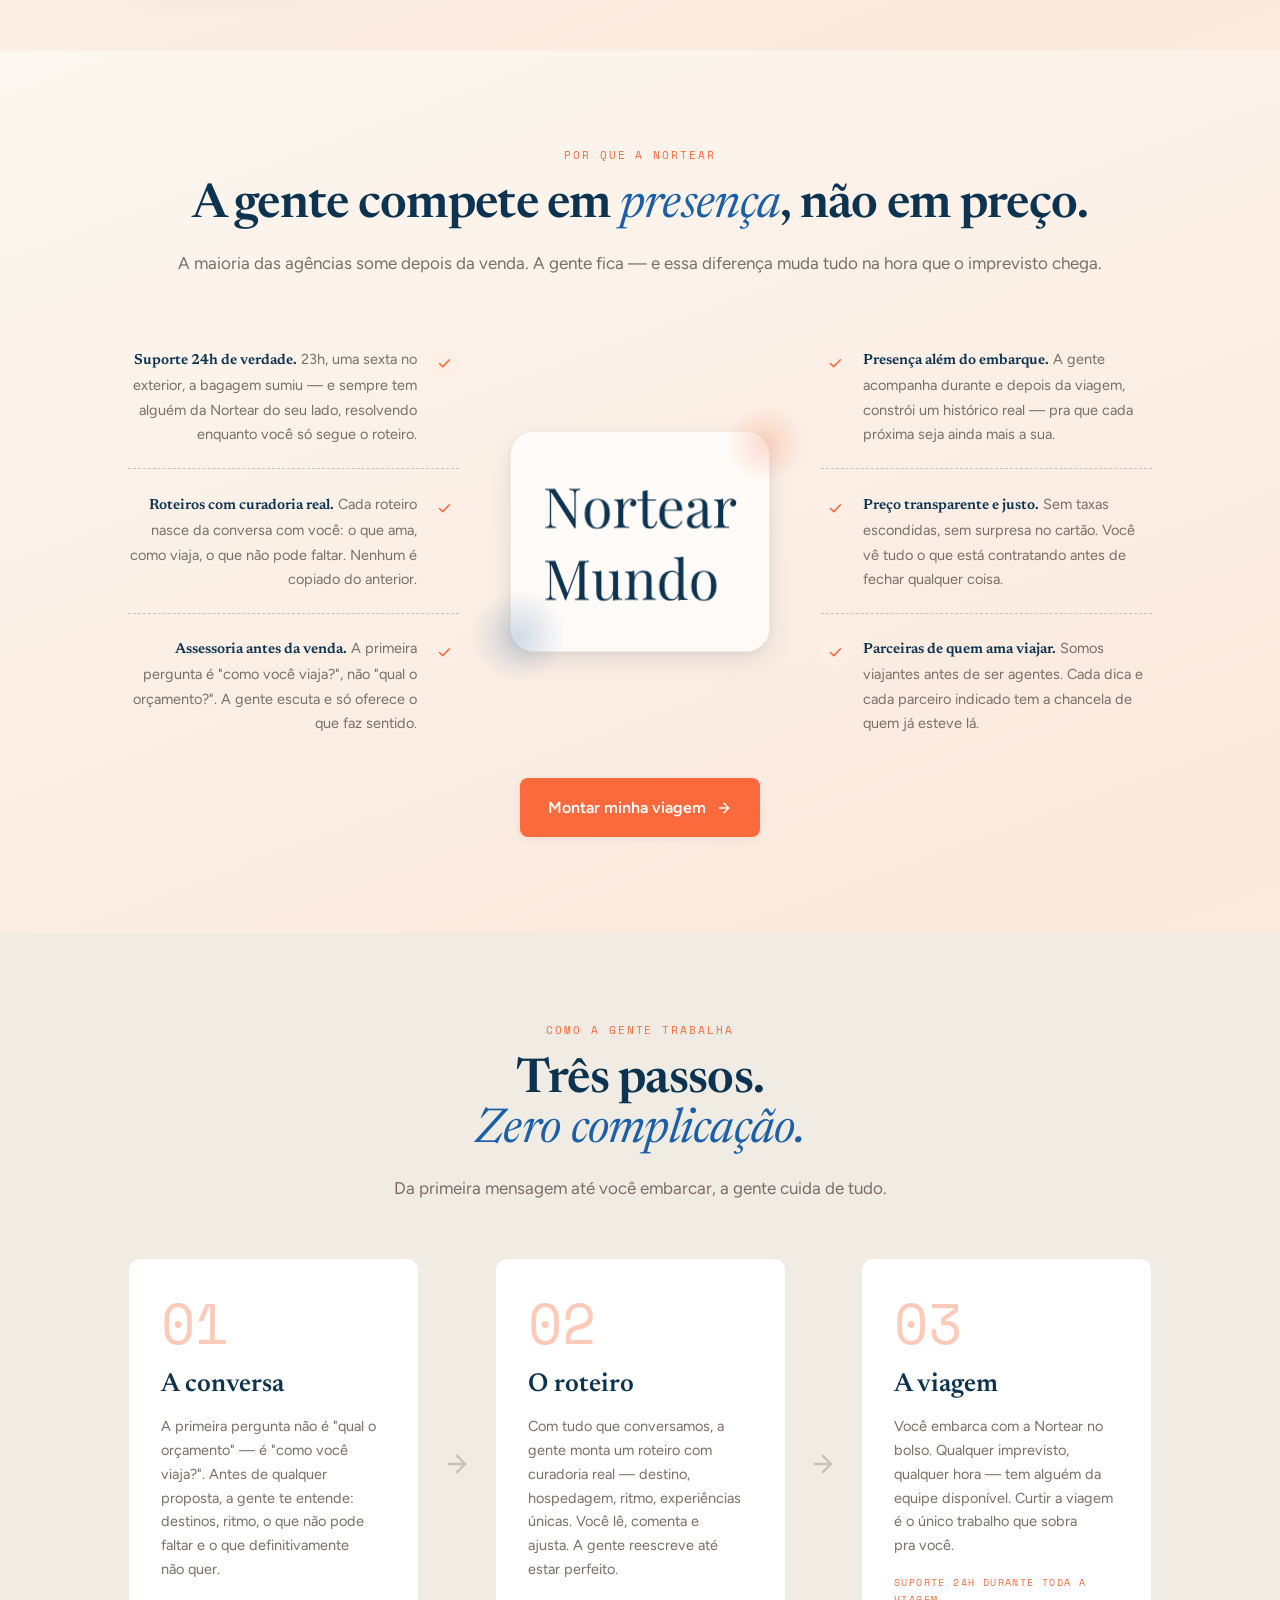
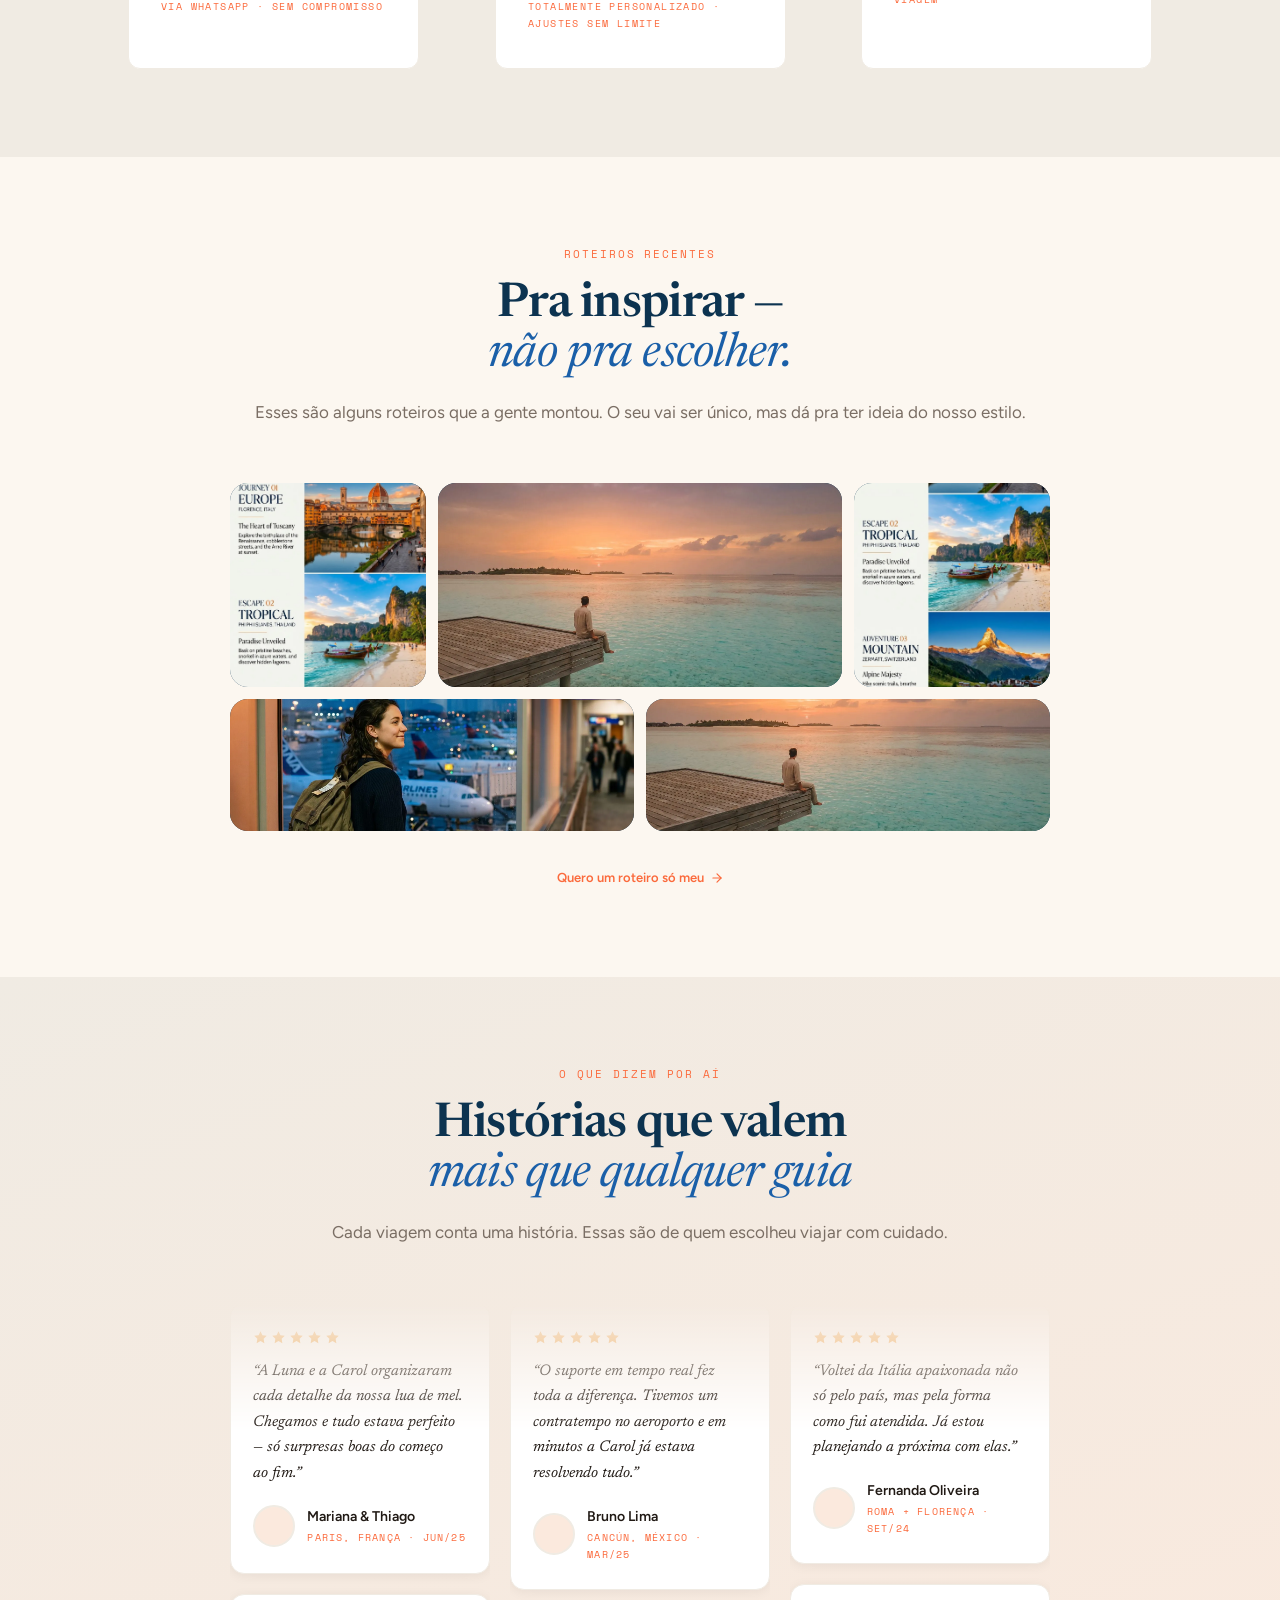
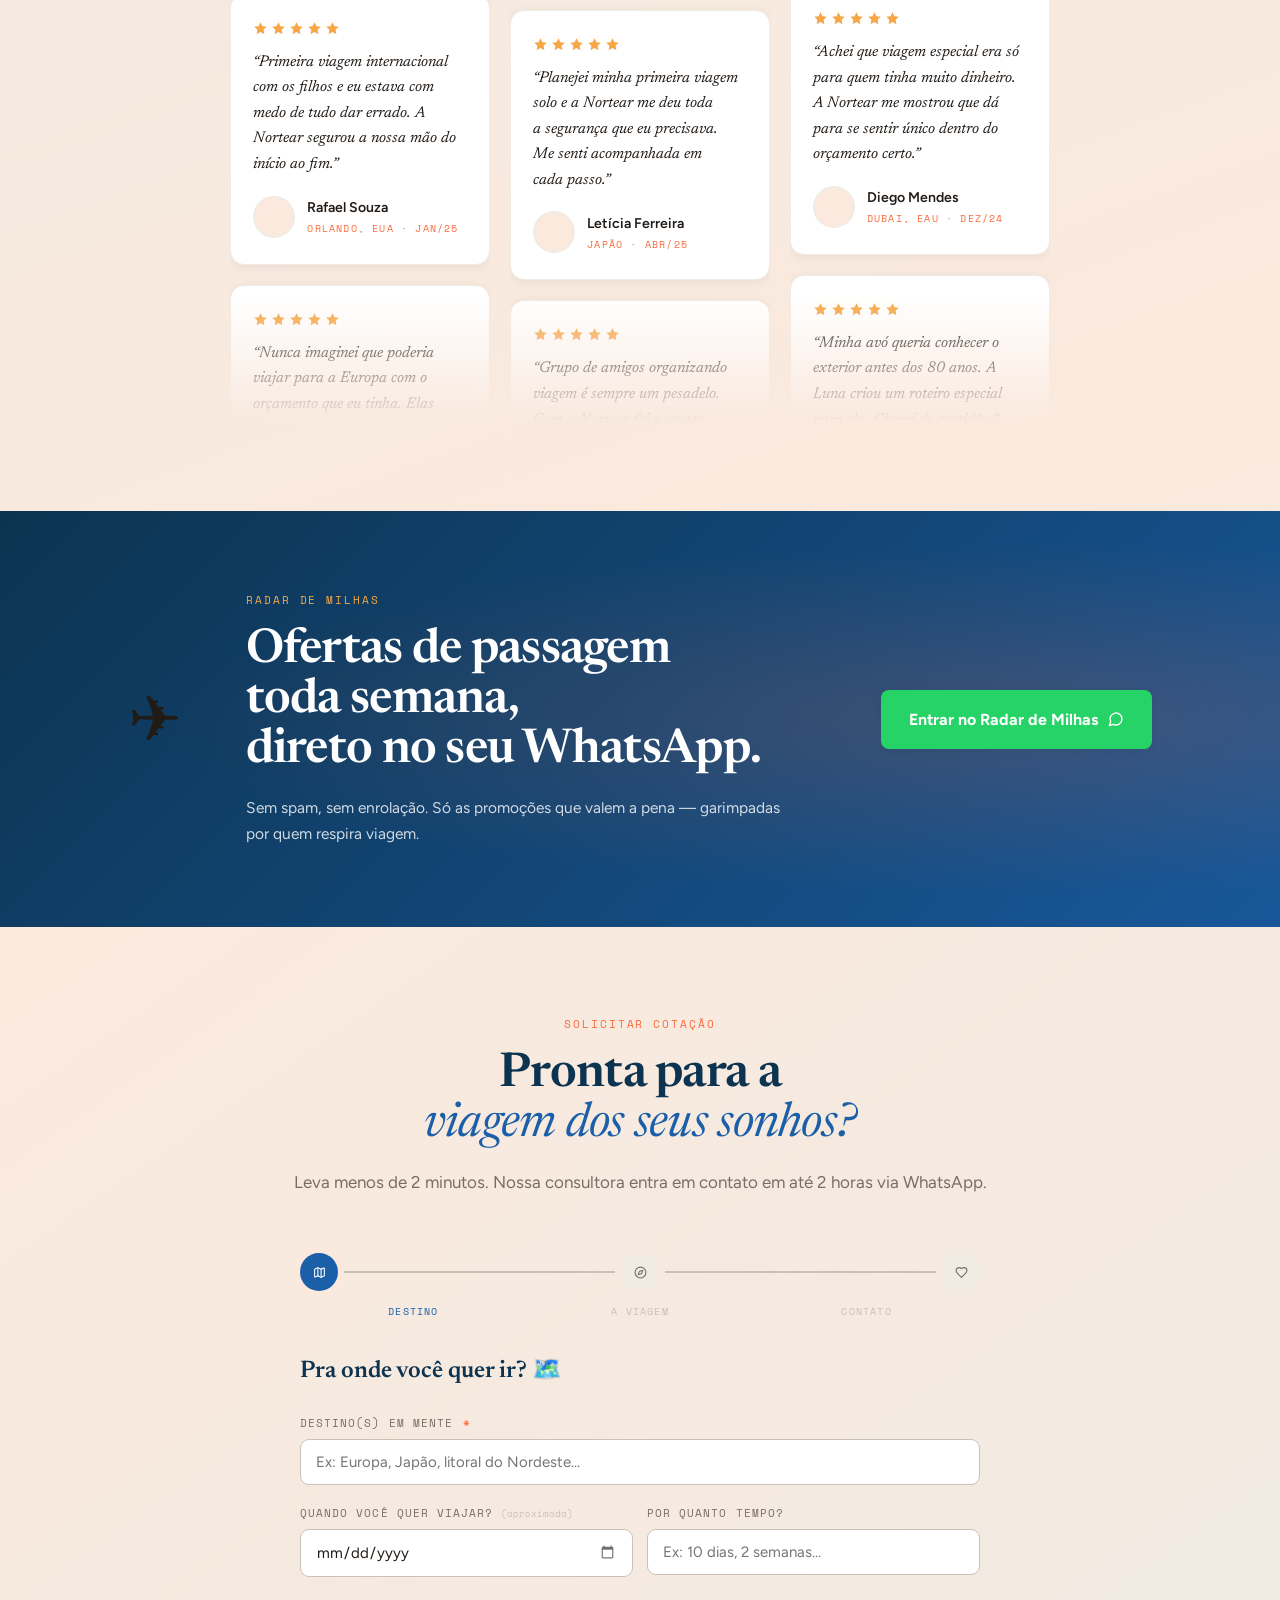
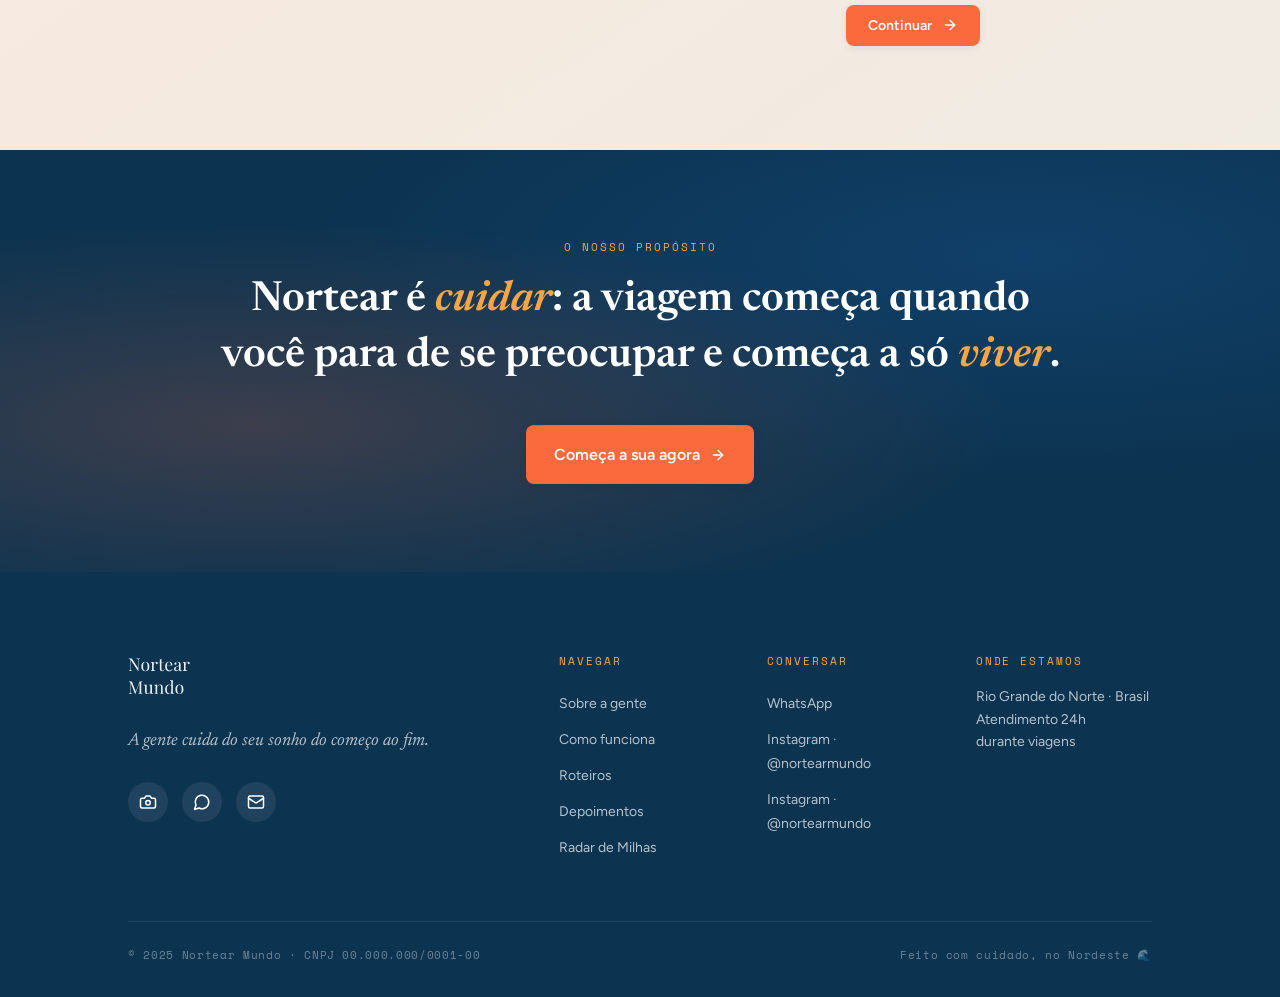
==== commit ae1502a6: "Newsreader variável (opsz+wght) no site + paletas A/B no Design.md - fonts.css: troca as 5 instância" ====
--- a/index.html
+++ b/index.html
@@ -8,8 +8,8 @@
 <meta name="theme-color" content="#0C3350">
 
 <!-- Fonts: self-hosted woff2 — zero requisição para o Google -->
-<!-- Preload das DUAS fontes do LCP: título hero = Newsreader 600, corpo = Figtree 400 -->
-<link rel="preload" href="fonts/newsreader-600.woff2" as="font" type="font/woff2" crossorigin>
+<!-- Preload das DUAS fontes do LCP: título hero = Newsreader variável (opsz+wght), corpo = Figtree 400 -->
+<link rel="preload" href="fonts/newsreader-var.woff2" as="font" type="font/woff2" crossorigin>
 <link rel="preload" href="fonts/figtree-400.woff2"    as="font" type="font/woff2" crossorigin>
 
 <!-- LCP poster: carrega antes de qualquer coisa -->
@@ -29,11 +29,10 @@
 @font-face{font-family:'Figtree';font-style:normal;font-weight:500;font-display:swap;src:url('fonts/figtree-500.woff2') format('woff2');unicode-range:U+0000-00FF, U+0131, U+0152-0153, U+02BB-02BC, U+02C6, U+02DA, U+02DC, U+0304, U+0308, U+0329, U+2000-206F, U+20AC, U+2122, U+2191, U+2193, U+2212, U+2215, U+FEFF, U+FFFD;}
 @font-face{font-family:'Figtree';font-style:normal;font-weight:600;font-display:swap;src:url('fonts/figtree-600.woff2') format('woff2');unicode-range:U+0000-00FF, U+0131, U+0152-0153, U+02BB-02BC, U+02C6, U+02DA, U+02DC, U+0304, U+0308, U+0329, U+2000-206F, U+20AC, U+2122, U+2191, U+2193, U+2212, U+2215, U+FEFF, U+FFFD;}
 @font-face{font-family:'Figtree';font-style:normal;font-weight:700;font-display:swap;src:url('fonts/figtree-700.woff2') format('woff2');unicode-range:U+0000-00FF, U+0131, U+0152-0153, U+02BB-02BC, U+02C6, U+02DA, U+02DC, U+0304, U+0308, U+0329, U+2000-206F, U+20AC, U+2122, U+2191, U+2193, U+2212, U+2215, U+FEFF, U+FFFD;}
-@font-face{font-family:'Newsreader';font-style:italic;font-weight:400;font-display:swap;src:url('fonts/newsreader-400i.woff2') format('woff2');unicode-range:U+0000-00FF, U+0131, U+0152-0153, U+02BB-02BC, U+02C6, U+02DA, U+02DC, U+0304, U+0308, U+0329, U+2000-206F, U+20AC, U+2122, U+2191, U+2193, U+2212, U+2215, U+FEFF, U+FFFD;}
-@font-face{font-family:'Newsreader';font-style:normal;font-weight:400;font-display:swap;src:url('fonts/newsreader-400.woff2') format('woff2');unicode-range:U+0000-00FF, U+0131, U+0152-0153, U+02BB-02BC, U+02C6, U+02DA, U+02DC, U+0304, U+0308, U+0329, U+2000-206F, U+20AC, U+2122, U+2191, U+2193, U+2212, U+2215, U+FEFF, U+FFFD;}
-@font-face{font-family:'Newsreader';font-style:normal;font-weight:500;font-display:swap;src:url('fonts/newsreader-500.woff2') format('woff2');unicode-range:U+0000-00FF, U+0131, U+0152-0153, U+02BB-02BC, U+02C6, U+02DA, U+02DC, U+0304, U+0308, U+0329, U+2000-206F, U+20AC, U+2122, U+2191, U+2193, U+2212, U+2215, U+FEFF, U+FFFD;}
-@font-face{font-family:'Newsreader';font-style:normal;font-weight:600;font-display:swap;src:url('fonts/newsreader-600.woff2') format('woff2');unicode-range:U+0000-00FF, U+0131, U+0152-0153, U+02BB-02BC, U+02C6, U+02DA, U+02DC, U+0304, U+0308, U+0329, U+2000-206F, U+20AC, U+2122, U+2191, U+2193, U+2212, U+2215, U+FEFF, U+FFFD;}
-@font-face{font-family:'Newsreader';font-style:normal;font-weight:700;font-display:swap;src:url('fonts/newsreader-700.woff2') format('woff2');unicode-range:U+0000-00FF, U+0131, U+0152-0153, U+02BB-02BC, U+02C6, U+02DA, U+02DC, U+0304, U+0308, U+0329, U+2000-206F, U+20AC, U+2122, U+2191, U+2193, U+2212, U+2215, U+FEFF, U+FFFD;}
+/* Newsreader VARIÁVEL (eixos opsz 6..72 + wght 200..800) — mesmo corte display
+   da página de opções e do Figma. font-optical-sizing:auto mapeia opsz pelo tamanho. */
+@font-face{font-family:'Newsreader';font-style:italic;font-weight:200 800;font-display:swap;src:url('fonts/newsreader-var-i.woff2') format('woff2');unicode-range:U+0000-00FF, U+0131, U+0152-0153, U+02BB-02BC, U+02C6, U+02DA, U+02DC, U+0304, U+0308, U+0329, U+2000-206F, U+20AC, U+2122, U+2191, U+2193, U+2212, U+2215, U+FEFF, U+FFFD;}
+@font-face{font-family:'Newsreader';font-style:normal;font-weight:200 800;font-display:swap;src:url('fonts/newsreader-var.woff2') format('woff2');unicode-range:U+0000-00FF, U+0131, U+0152-0153, U+02BB-02BC, U+02C6, U+02DA, U+02DC, U+0304, U+0308, U+0329, U+2000-206F, U+20AC, U+2122, U+2191, U+2193, U+2212, U+2215, U+FEFF, U+FFFD;}
 
 /* ===== colors_and_type.css ===== */
 /* ============================================================
@@ -442,7 +441,7 @@
   margin-bottom: 20px;
 }
 .nm-display {
-  font-family: var(--font-display); font-weight: 600;
+  font-family: var(--font-display); font-weight: 600; font-optical-sizing: auto;
   font-size: clamp(2rem, 8.5vw, 5.5rem); line-height: 0.98;
   letter-spacing: -0.025em; color: #fff; margin: 0 0 24px;
   text-wrap: balance;
